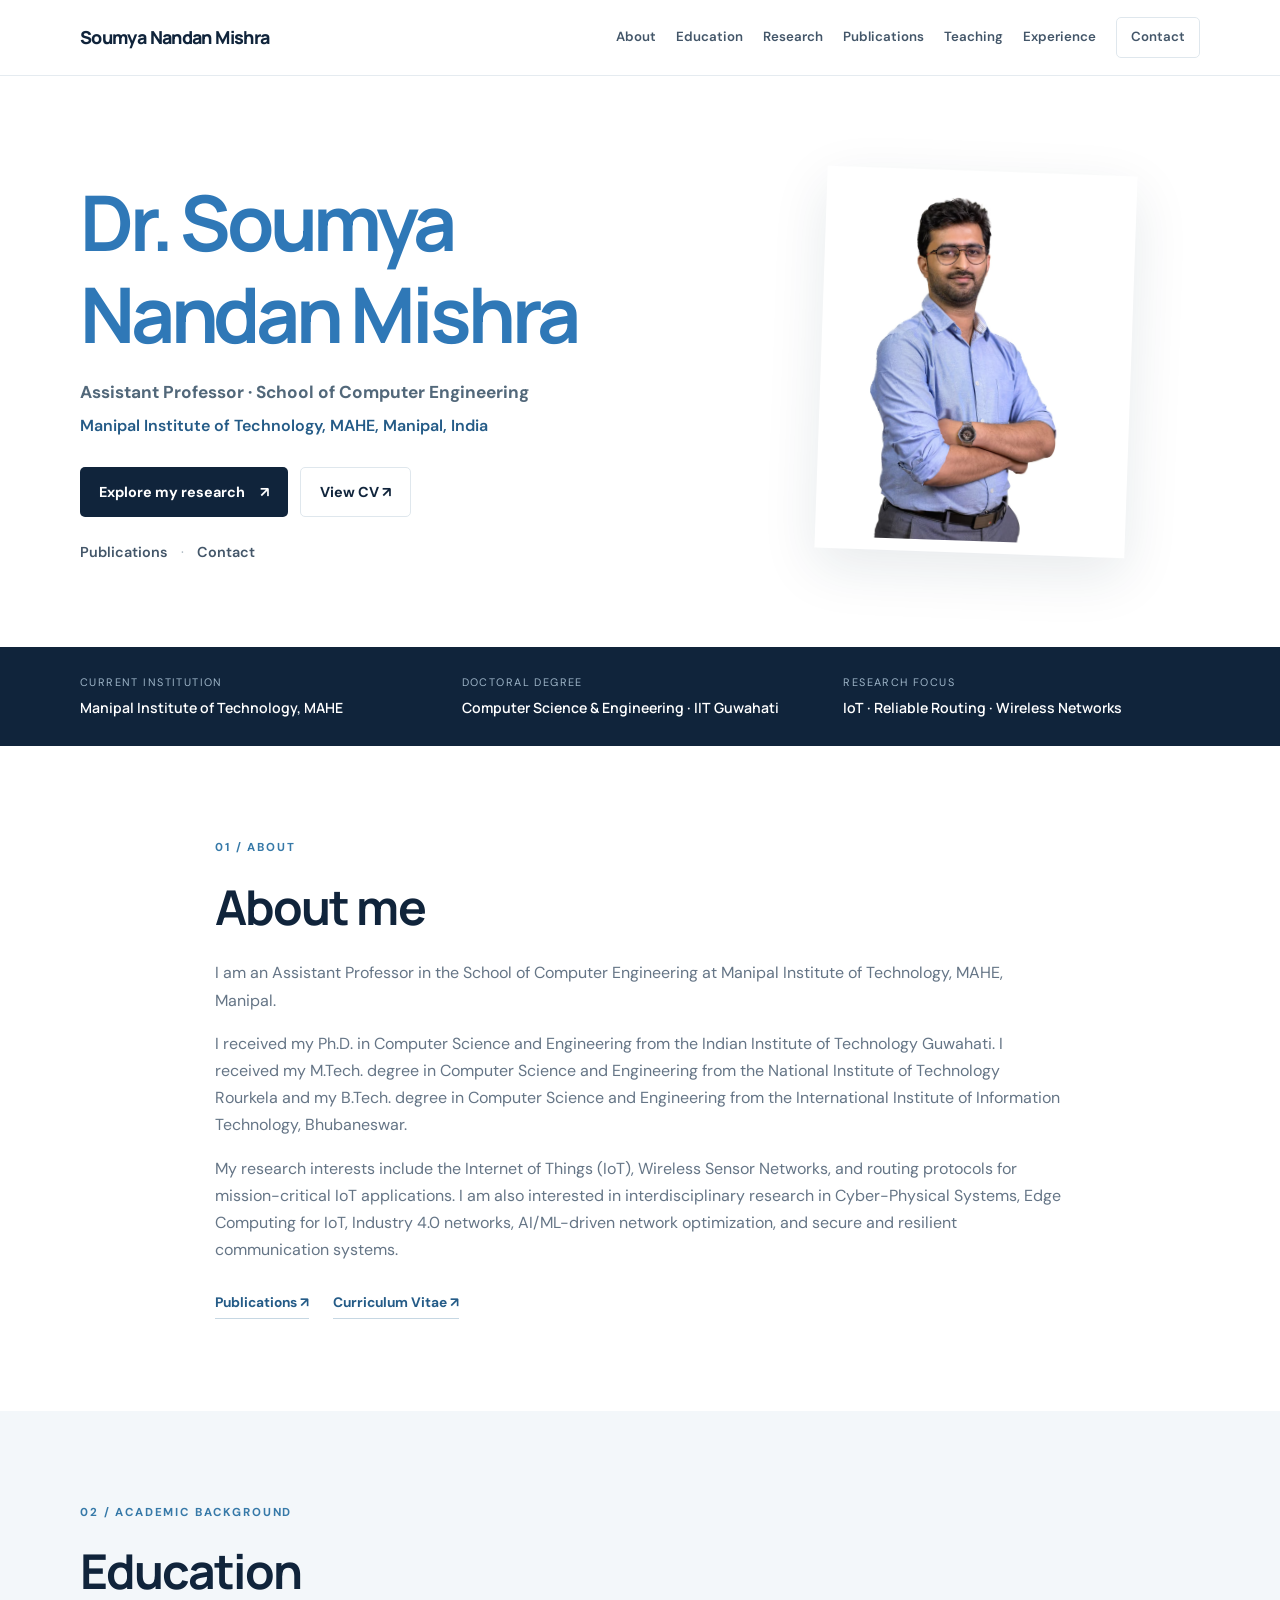
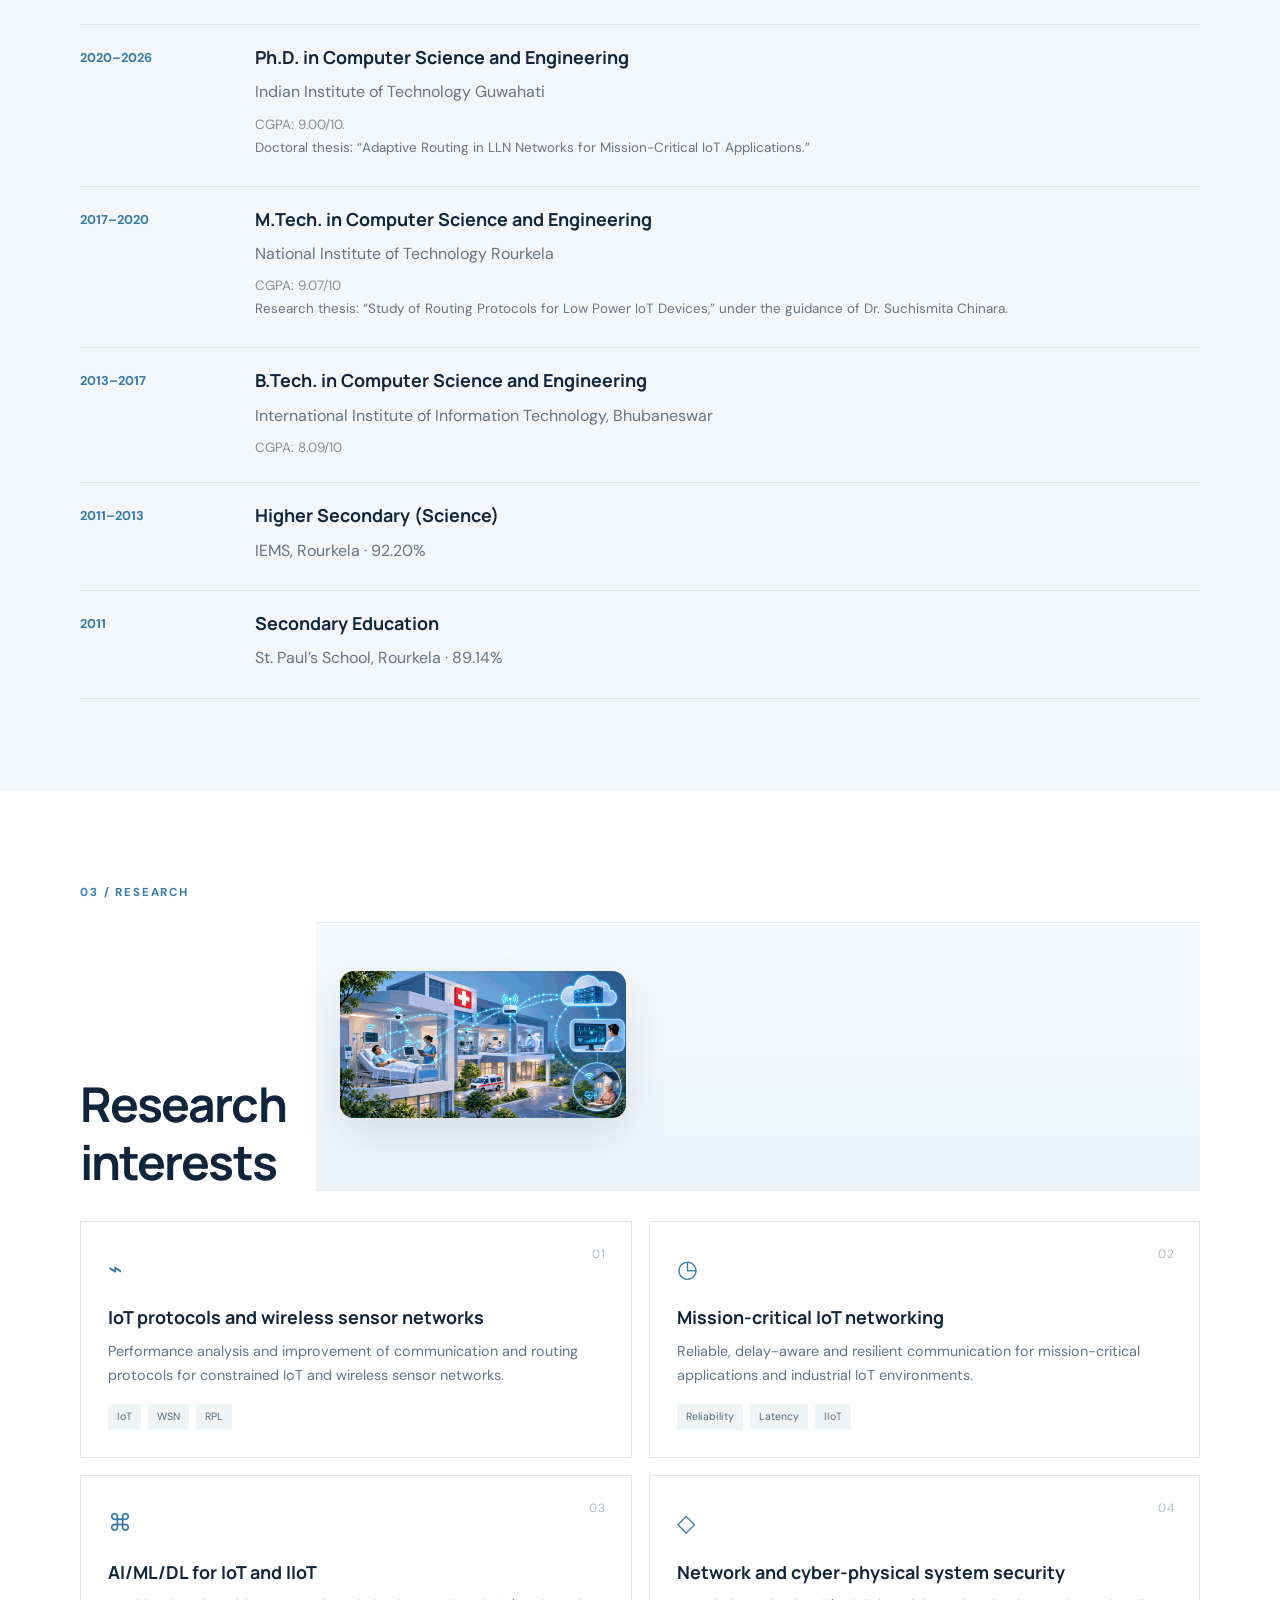
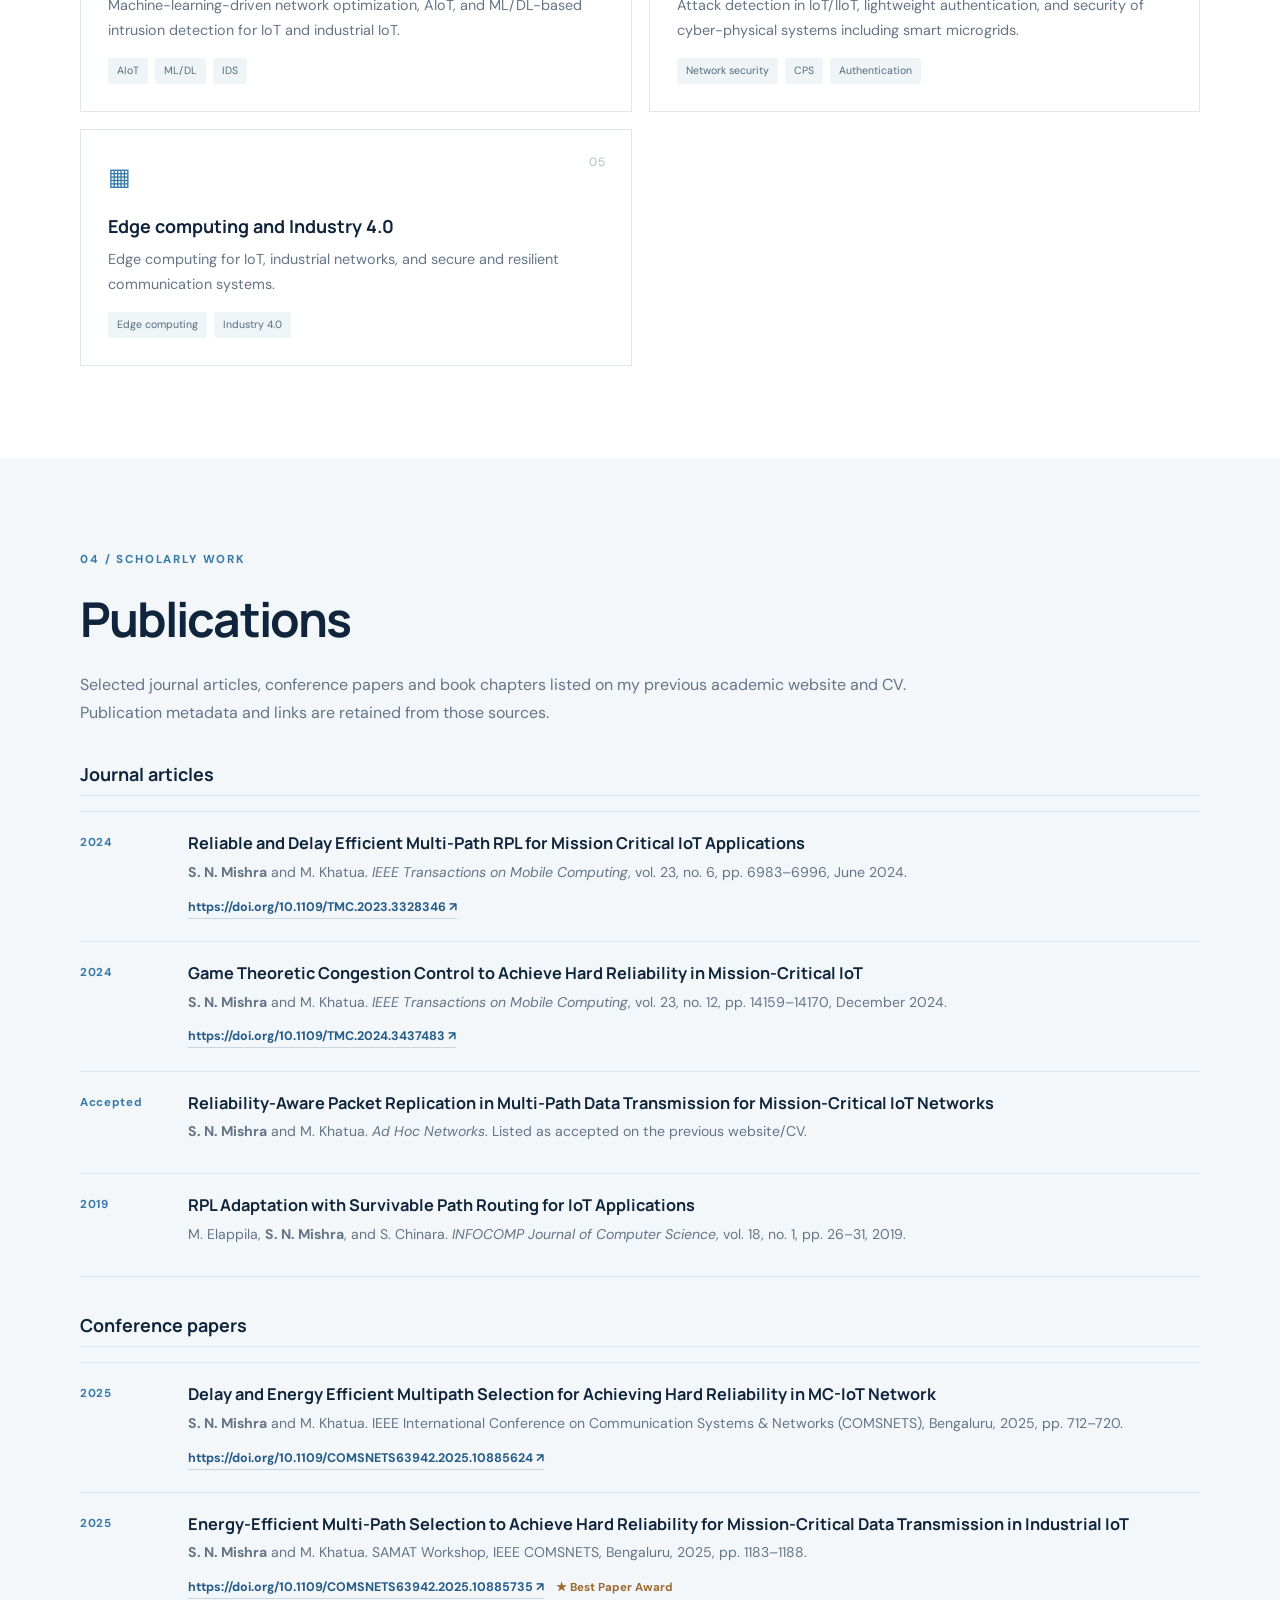
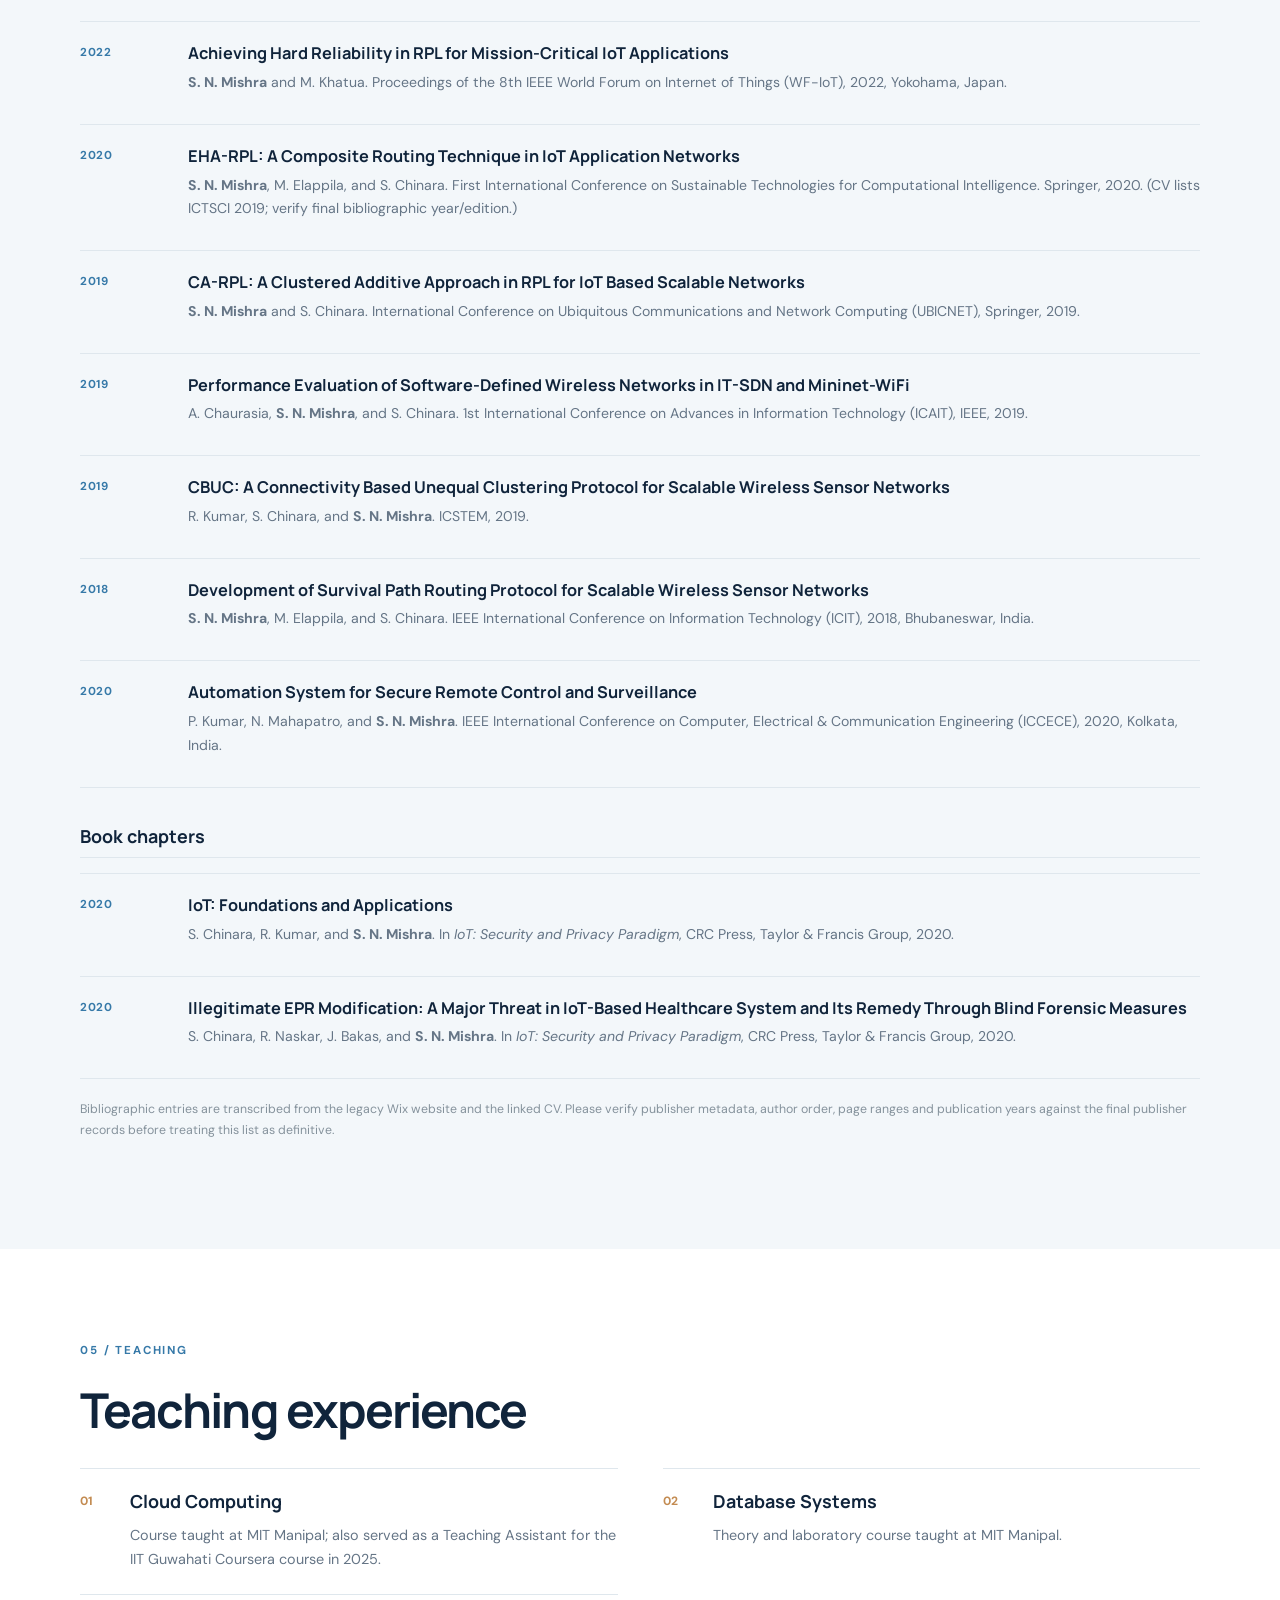
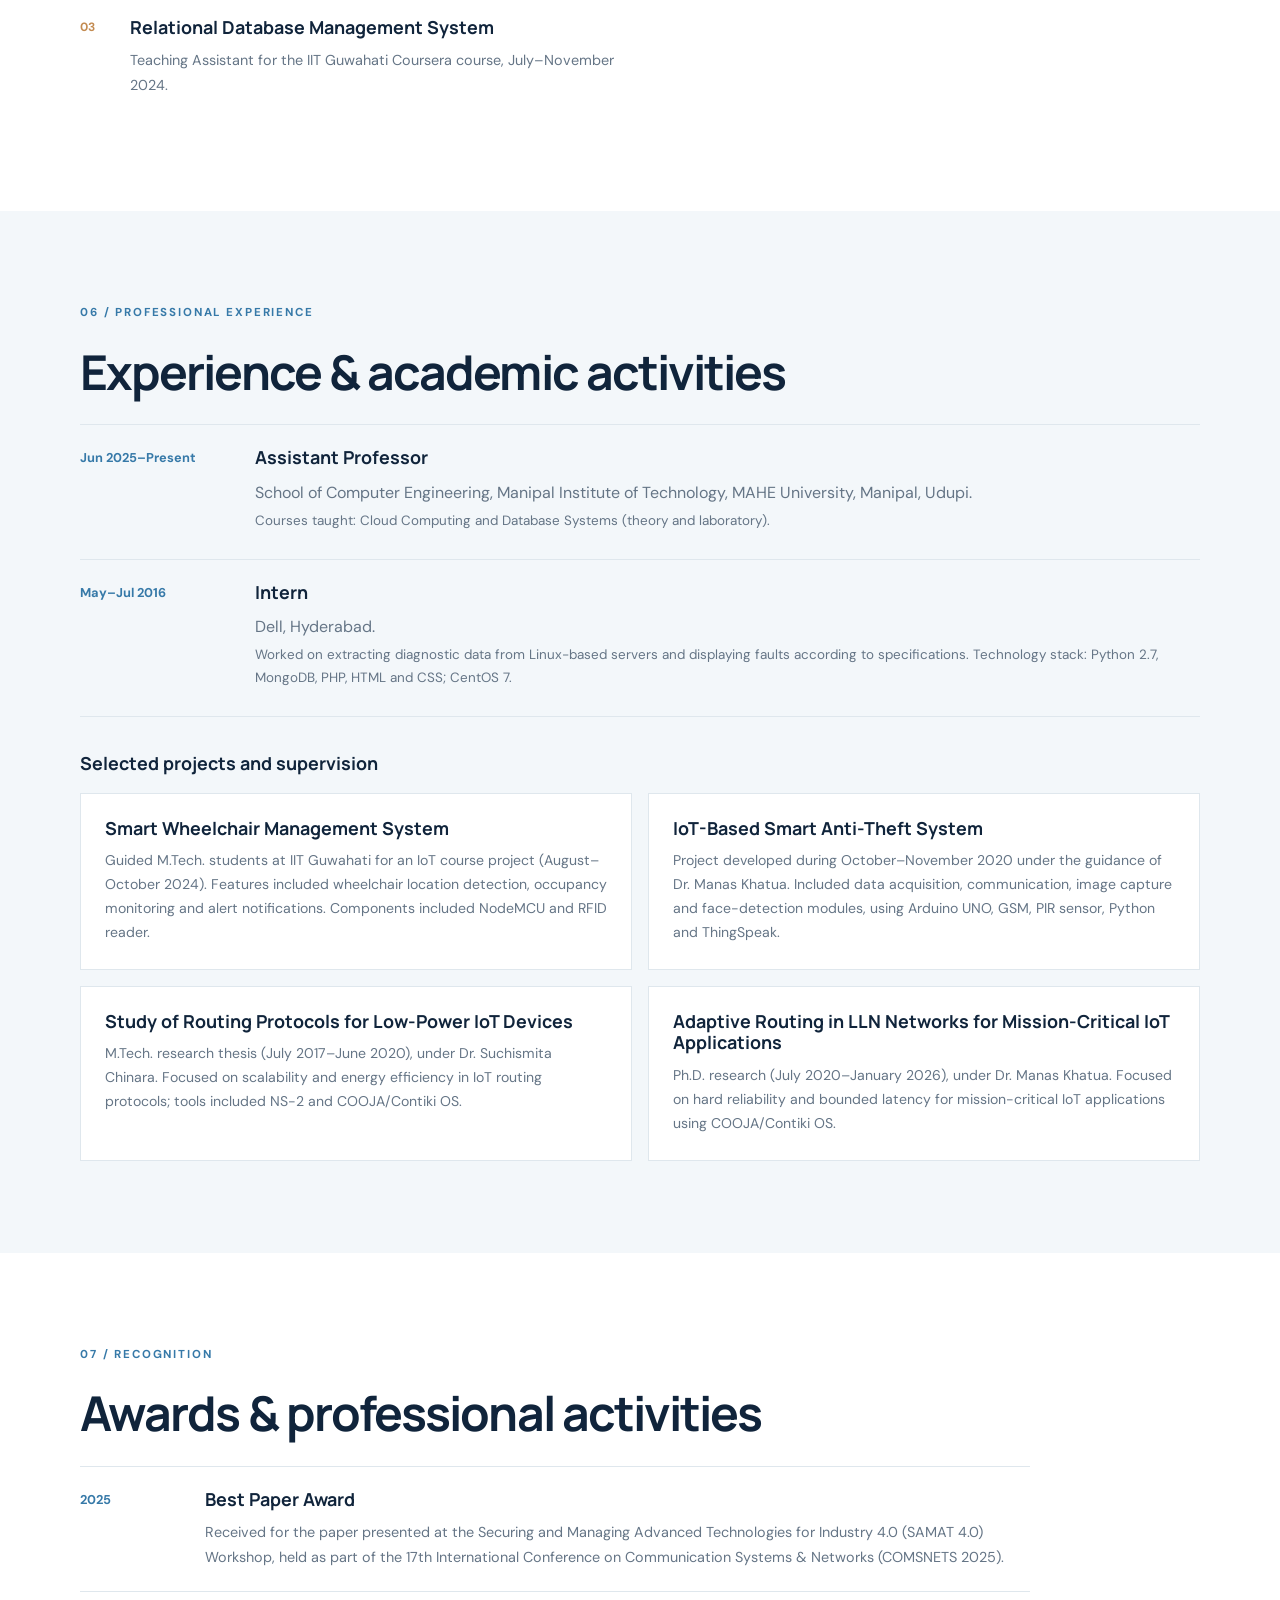
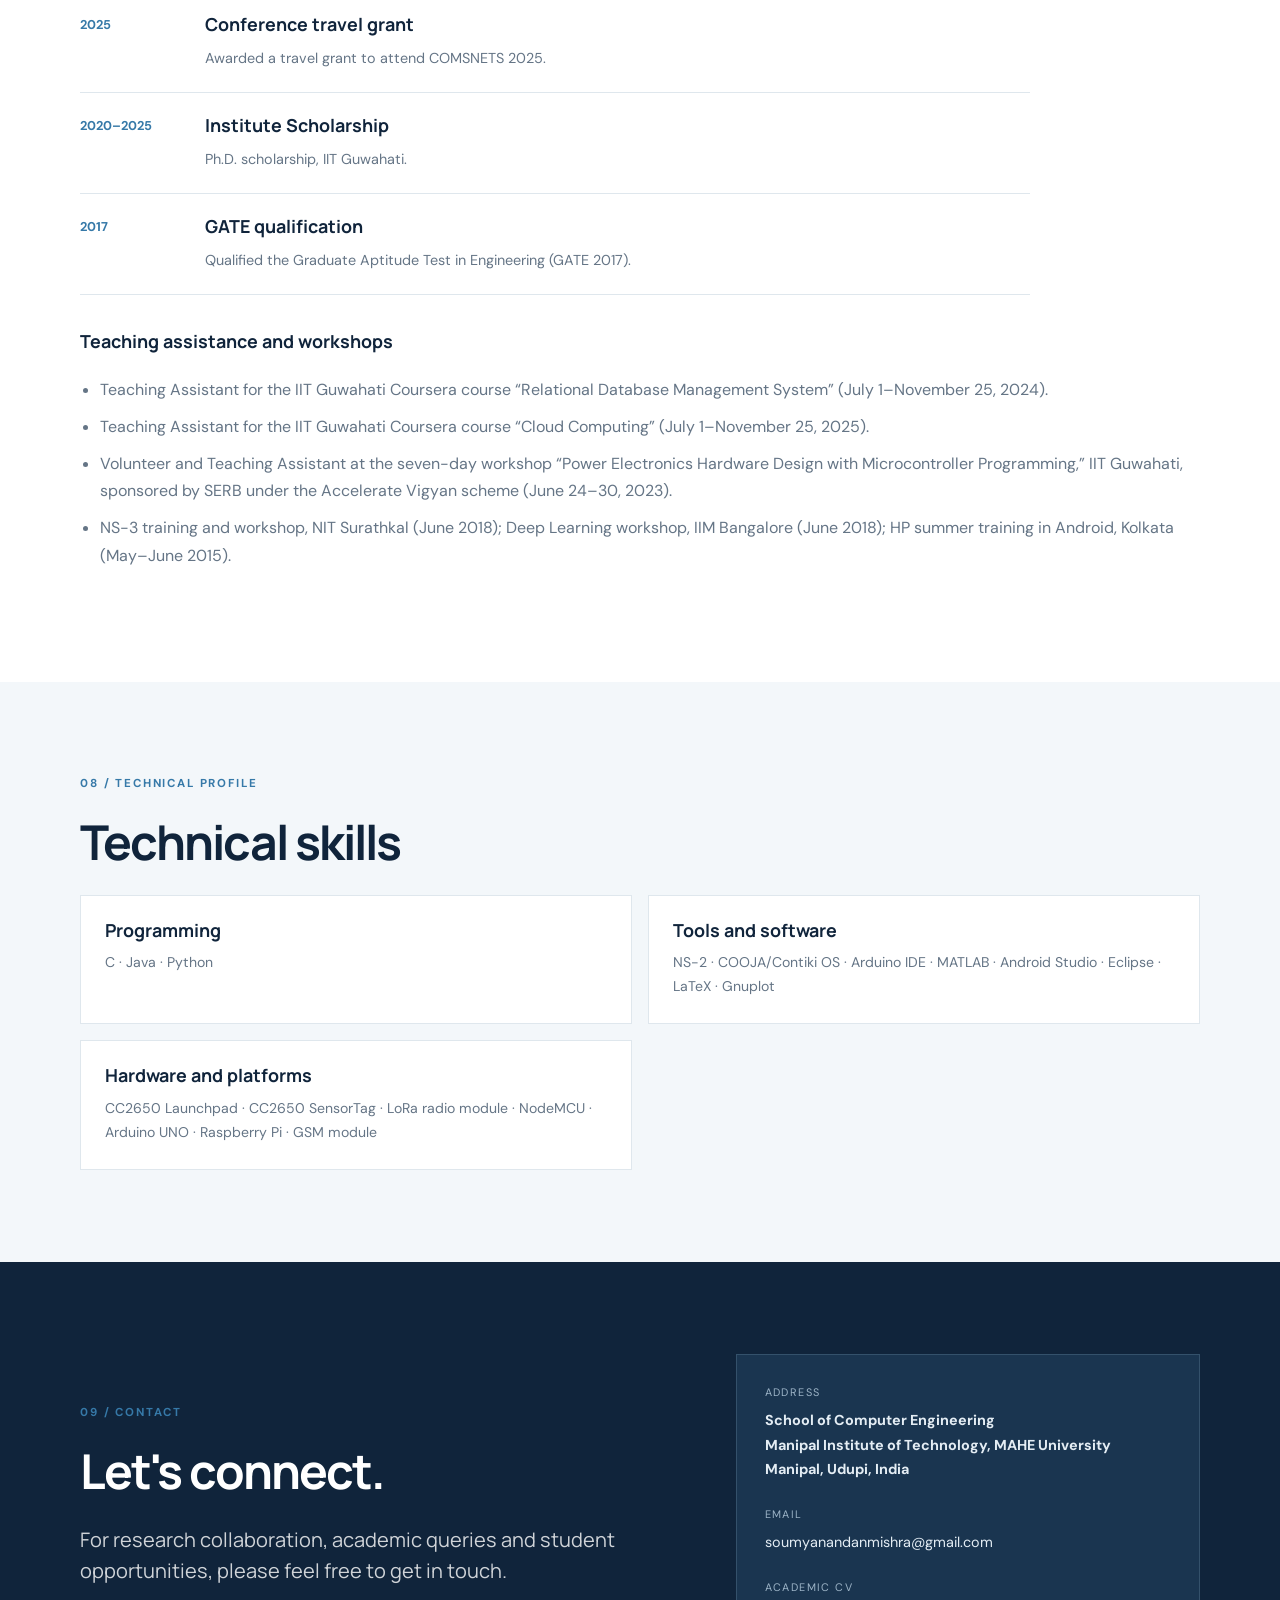
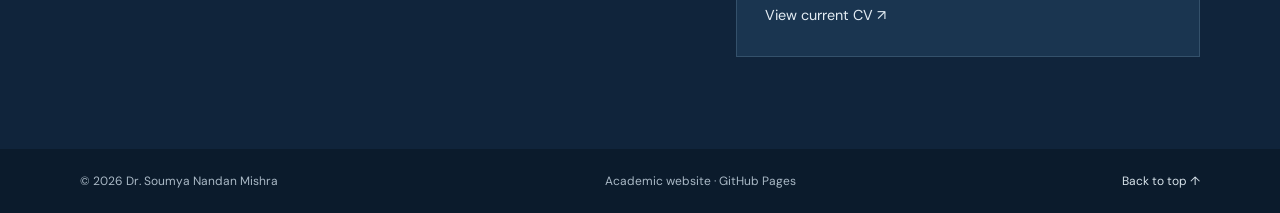
==== index.html @ c81cae7d "Update index.html" ====
<!DOCTYPE html>
<html lang="en">
<head>
<meta charset="UTF-8"><meta name="viewport" content="width=device-width, initial-scale=1">
<meta name="description" content="Academic website of Dr. Soumya Nandan Mishra, Assistant Professor at Manipal Institute of Technology, MAHE University. Research in IoT, reliable routing, mission-critical networks and wireless sensor networks.">
<meta name="author" content="Dr. Soumya Nandan Mishra">
<title>Dr. Soumya Nandan Mishra | Academic Website</title>
<link rel="preconnect" href="https://fonts.googleapis.com"><link rel="preconnect" href="https://fonts.gstatic.com" crossorigin>
<link href="https://fonts.googleapis.com/css2?family=DM+Sans:wght@400;500;600;700&family=Manrope:wght@400;500;600;700;800&display=swap" rel="stylesheet">
<link rel="stylesheet" href="assets/css/style.css"><link rel="icon" href="assets/images/favicon.svg" type="image/svg+xml">
</head>
<body>
<a class="skip-link" href="#main">Skip to content</a>
<header class="site-header"><div class="container nav-wrap">
<a class="brand" href="#home">Soumya Nandan Mishra</a>
<button class="menu-toggle" aria-label="Toggle navigation" aria-expanded="false"><span></span><span></span><span></span></button>
<nav class="nav" aria-label="Main navigation">
<a href="#about">About</a><a href="#education">Education</a><a href="#research">Research</a><a href="#publications">Publications</a><a href="#teaching">Teaching</a><a href="#experience">Experience</a><a href="#contact" class="nav-contact">Contact</a>
</nav></div></header>
<main id="main">
<section class="hero section" id="home"><div class="container hero-grid">
<div class="hero-copy">
<h1><span>Dr. Soumya Nandan Mishra</span></h1>
<p class="hero-role">Assistant Professor · School of Computer Engineering</p>
<p class="hero-institution">Manipal Institute of Technology, MAHE, Manipal, India</p>

<div class="hero-actions"><a class="button button-primary" href="#research">Explore my research <span>↗</span></a><a class="button button-ghost" href="https://6aae7db4-dd1a-4b07-933d-5524485bf740.filesusr.com/ugd/17b2e6_3d7c10d30a52445a918babf3d170c228.pdf?index=true" target="_blank" rel="noopener">View CV ↗</a></div>
<div class="hero-links"><a href="#publications">Publications</a><span>·</span><a href="#contact">Contact</a></div></div>
<div class="hero-visual">
    <div class="portrait-frame">
        <img src="assets/images/profile.jpg" alt="Dr. Soumya Nandan Mishra" class="portrait">
    </div>
</div>
</div></section>

<section class="quick-facts"><div class="container facts-grid">
<div><span class="fact-label">Current institution</span><strong>Manipal Institute of Technology, MAHE</strong></div>
<div><span class="fact-label">Doctoral degree</span><strong>Computer Science &amp; Engineering · IIT Guwahati</strong></div>
<div><span class="fact-label">Research focus</span><strong>IoT · Reliable Routing · Wireless Networks</strong></div>
</div></section>
<section class="section" id="about"><div class="container narrow"><p class="eyebrow">01 / ABOUT</p><h2>About me</h2>
<p>I am an Assistant Professor in the School of Computer Engineering at Manipal Institute of Technology, MAHE, Manipal. </p>
<p>I received my Ph.D. in Computer Science and Engineering from the Indian Institute of Technology Guwahati. I received my M.Tech. degree in Computer Science and Engineering from the National Institute of Technology Rourkela and my B.Tech. degree in Computer Science and Engineering from the International Institute of Information Technology, Bhubaneswar.</p>
<p>My research interests include the Internet of Things (IoT), Wireless Sensor Networks, and routing protocols for mission-critical IoT applications. I am also interested in interdisciplinary research in Cyber-Physical Systems, Edge Computing for IoT, Industry 4.0 networks, AI/ML-driven network optimization, and secure and resilient communication systems.</p>
<div class="profile-links"><a href="#publications">Publications <span>↗</span></a><a href="https://6aae7db4-dd1a-4b07-933d-5524485bf740.filesusr.com/ugd/17b2e6_3d7c10d30a52445a918babf3d170c228.pdf?index=true" target="_blank" rel="noopener">Curriculum Vitae <span>↗</span></a></div>
</div></section>
<section class="section section-tint" id="education"><div class="container"><p class="eyebrow">02 / ACADEMIC BACKGROUND</p><h2>Education</h2>
<div class="timeline">
<article><time>2020–2026</time><div><h3>Ph.D. in Computer Science and Engineering</h3><p>Indian Institute of Technology Guwahati</p><span>CGPA: 9.00/10.</span><p class="detail">Doctoral thesis: “Adaptive Routing in LLN Networks for Mission-Critical IoT Applications.”</p></div></article>
<article><time>2017–2020</time><div><h3>M.Tech. in Computer Science and Engineering</h3><p>National Institute of Technology Rourkela</p><span>CGPA: 9.07/10</span><p class="detail">Research thesis: “Study of Routing Protocols for Low Power IoT Devices,” under the guidance of Dr. Suchismita Chinara.</p></div></article>
<article><time>2013–2017</time><div><h3>B.Tech. in Computer Science and Engineering</h3><p>International Institute of Information Technology, Bhubaneswar</p><span>CGPA: 8.09/10</span></div></article>
<article><time>2011–2013</time><div><h3>Higher Secondary (Science)</h3><p>IEMS, Rourkela · 92.20%</p></div></article>
<article><time>2011</time><div><h3>Secondary Education</h3><p>St. Paul’s School, Rourkela · 89.14%</p></div></article>
</div></div></section>
<section class="section" id="research"><div class="container"><p class="eyebrow">03 / RESEARCH</p><div class="section-heading-row"><h2>Research interests</h2><section class="iot-visual-section" aria-label="Animated smart hospital healthcare network">
  <div class="container iot-visual-wrap">
    <img class="smart-hospital-visual" src="assets/images/smart-hospital-network.gif" alt="Animated smart hospital with connected patient monitoring devices, clinicians and remote healthcare data links" loading="lazy">
  </div>
</section></div>
<div class="research-grid">
<article class="research-card"><span class="card-number">01</span><div class="card-icon">⌁</div><h3>IoT protocols and wireless sensor networks</h3><p>Performance analysis and improvement of communication and routing protocols for constrained IoT and wireless sensor networks.</p><div class="tag-list"><span>IoT</span><span>WSN</span><span>RPL</span></div></article>
<article class="research-card"><span class="card-number">02</span><div class="card-icon">◷</div><h3>Mission-critical IoT networking</h3><p>Reliable, delay-aware and resilient communication for mission-critical applications and industrial IoT environments.</p><div class="tag-list"><span>Reliability</span><span>Latency</span><span>IIoT</span></div></article>
<article class="research-card"><span class="card-number">03</span><div class="card-icon">⌘</div><h3>AI/ML/DL for IoT and IIoT</h3><p>Machine-learning-driven network optimization, AIoT, and ML/DL-based intrusion detection for IoT and industrial IoT.</p><div class="tag-list"><span>AIoT</span><span>ML/DL</span><span>IDS</span></div></article>
<article class="research-card"><span class="card-number">04</span><div class="card-icon">◇</div><h3>Network and cyber-physical system security</h3><p>Attack detection in IoT/IIoT, lightweight authentication, and security of cyber-physical systems including smart microgrids.</p><div class="tag-list"><span>Network security</span><span>CPS</span><span>Authentication</span></div></article>
<article class="research-card"><span class="card-number">05</span><div class="card-icon">▦</div><h3>Edge computing and Industry 4.0</h3><p>Edge computing for IoT, industrial networks, and secure and resilient communication systems.</p><div class="tag-list"><span>Edge computing</span><span>Industry 4.0</span></div></article>
</div></div></section>
<section class="section section-tint" id="publications"><div class="container"><p class="eyebrow">04 / SCHOLARLY WORK</p><h2>Publications</h2><p class="section-intro">Selected journal articles, conference papers and book chapters listed on my previous academic website and CV. Publication metadata and links are retained from those sources.</p>
<h3 class="pub-heading">Journal articles</h3><div class="publication-list">
<article class="publication"><div class="pub-year">2024</div><div class="pub-content"><h3>Reliable and Delay Efficient Multi-Path RPL for Mission Critical IoT Applications</h3><p><strong>S. N. Mishra</strong> and M. Khatua. <em>IEEE Transactions on Mobile Computing</em>, vol. 23, no. 6, pp. 6983–6996, June 2024.</p><a class="doi" href="https://doi.org/10.1109/TMC.2023.3328346" target="_blank" rel="noopener">https://doi.org/10.1109/TMC.2023.3328346 ↗</a></div></article>
<article class="publication"><div class="pub-year">2024</div><div class="pub-content"><h3>Game Theoretic Congestion Control to Achieve Hard Reliability in Mission-Critical IoT</h3><p><strong>S. N. Mishra</strong> and M. Khatua. <em>IEEE Transactions on Mobile Computing</em>, vol. 23, no. 12, pp. 14159–14170, December 2024.</p><a class="doi" href="https://doi.org/10.1109/TMC.2024.3437483" target="_blank" rel="noopener">https://doi.org/10.1109/TMC.2024.3437483 ↗</a></div></article>
<article class="publication"><div class="pub-year">Accepted</div><div class="pub-content"><h3>Reliability-Aware Packet Replication in Multi-Path Data Transmission for Mission-Critical IoT Networks</h3><p><strong>S. N. Mishra</strong> and M. Khatua. <em>Ad Hoc Networks</em>. Listed as accepted on the previous website/CV.</p></div></article>
<article class="publication"><div class="pub-year">2019</div><div class="pub-content"><h3>RPL Adaptation with Survivable Path Routing for IoT Applications</h3><p>M. Elappila, <strong>S. N. Mishra</strong>, and S. Chinara. <em>INFOCOMP Journal of Computer Science</em>, vol. 18, no. 1, pp. 26–31, 2019.</p></div></article>
</div>
<h3 class="pub-heading">Conference papers</h3><div class="publication-list">
<article class="publication"><div class="pub-year">2025</div><div class="pub-content"><h3>Delay and Energy Efficient Multipath Selection for Achieving Hard Reliability in MC-IoT Network</h3><p><strong>S. N. Mishra</strong> and M. Khatua. IEEE International Conference on Communication Systems &amp; Networks (COMSNETS), Bengaluru, 2025, pp. 712–720.</p><a class="doi" href="https://doi.org/10.1109/COMSNETS63942.2025.10885624" target="_blank" rel="noopener">https://doi.org/10.1109/COMSNETS63942.2025.10885624 ↗</a></div></article>
<article class="publication award"><div class="pub-year">2025</div><div class="pub-content"><h3>Energy-Efficient Multi-Path Selection to Achieve Hard Reliability for Mission-Critical Data Transmission in Industrial IoT</h3><p><strong>S. N. Mishra</strong> and M. Khatua. SAMAT Workshop, IEEE COMSNETS, Bengaluru, 2025, pp. 1183–1188.</p><a class="doi" href="https://doi.org/10.1109/COMSNETS63942.2025.10885735" target="_blank" rel="noopener">https://doi.org/10.1109/COMSNETS63942.2025.10885735 ↗</a><span class="award-label">★ Best Paper Award</span></div></article>
<article class="publication"><div class="pub-year">2022</div><div class="pub-content"><h3>Achieving Hard Reliability in RPL for Mission-Critical IoT Applications</h3><p><strong>S. N. Mishra</strong> and M. Khatua. Proceedings of the 8th IEEE World Forum on Internet of Things (WF-IoT), 2022, Yokohama, Japan.</p></div></article>
<article class="publication"><div class="pub-year">2020</div><div class="pub-content"><h3>EHA-RPL: A Composite Routing Technique in IoT Application Networks</h3><p><strong>S. N. Mishra</strong>, M. Elappila, and S. Chinara. First International Conference on Sustainable Technologies for Computational Intelligence. Springer, 2020. (CV lists ICTSCI 2019; verify final bibliographic year/edition.)</p></div></article>
<article class="publication"><div class="pub-year">2019</div><div class="pub-content"><h3>CA-RPL: A Clustered Additive Approach in RPL for IoT Based Scalable Networks</h3><p><strong>S. N. Mishra</strong> and S. Chinara. International Conference on Ubiquitous Communications and Network Computing (UBICNET), Springer, 2019.</p></div></article>
<article class="publication"><div class="pub-year">2019</div><div class="pub-content"><h3>Performance Evaluation of Software-Defined Wireless Networks in IT-SDN and Mininet-WiFi</h3><p>A. Chaurasia, <strong>S. N. Mishra</strong>, and S. Chinara. 1st International Conference on Advances in Information Technology (ICAIT), IEEE, 2019.</p></div></article>
<article class="publication"><div class="pub-year">2019</div><div class="pub-content"><h3>CBUC: A Connectivity Based Unequal Clustering Protocol for Scalable Wireless Sensor Networks</h3><p>R. Kumar, S. Chinara, and <strong>S. N. Mishra</strong>. ICSTEM, 2019.</p></div></article>
<article class="publication"><div class="pub-year">2018</div><div class="pub-content"><h3>Development of Survival Path Routing Protocol for Scalable Wireless Sensor Networks</h3><p><strong>S. N. Mishra</strong>, M. Elappila, and S. Chinara. IEEE International Conference on Information Technology (ICIT), 2018, Bhubaneswar, India.</p></div></article>
<article class="publication"><div class="pub-year">2020</div><div class="pub-content"><h3>Automation System for Secure Remote Control and Surveillance</h3><p>P. Kumar, N. Mahapatro, and <strong>S. N. Mishra</strong>. IEEE International Conference on Computer, Electrical &amp; Communication Engineering (ICCECE), 2020, Kolkata, India.</p></div></article>
</div>
<h3 class="pub-heading">Book chapters</h3><div class="publication-list">
<article class="publication"><div class="pub-year">2020</div><div class="pub-content"><h3>IoT: Foundations and Applications</h3><p>S. Chinara, R. Kumar, and <strong>S. N. Mishra</strong>. In <em>IoT: Security and Privacy Paradigm</em>, CRC Press, Taylor &amp; Francis Group, 2020.</p></div></article>
<article class="publication"><div class="pub-year">2020</div><div class="pub-content"><h3>Illegitimate EPR Modification: A Major Threat in IoT-Based Healthcare System and Its Remedy Through Blind Forensic Measures</h3><p>S. Chinara, R. Naskar, J. Bakas, and <strong>S. N. Mishra</strong>. In <em>IoT: Security and Privacy Paradigm</em>, CRC Press, Taylor &amp; Francis Group, 2020.</p></div></article>
</div>
<p class="small-note">Bibliographic entries are transcribed from the legacy Wix website and the linked CV. Please verify publisher metadata, author order, page ranges and publication years against the final publisher records before treating this list as definitive.</p>
</div></section>
<section class="section" id="teaching"><div class="container"><p class="eyebrow">05 / TEACHING</p><h2>Teaching experience</h2>
<div class="teaching-grid">
<div class="teaching-item"><span>01</span><div><h3>Cloud Computing</h3><p>Course taught at MIT Manipal; also served as a Teaching Assistant for the IIT Guwahati Coursera course in 2025.</p></div></div>
<div class="teaching-item"><span>02</span><div><h3>Database Systems</h3><p>Theory and laboratory course taught at MIT Manipal.</p></div></div>
<div class="teaching-item"><span>03</span><div><h3>Relational Database Management System</h3><p>Teaching Assistant for the IIT Guwahati Coursera course, July–November 2024.</p></div></div>
</div></div></section>
<section class="section section-tint" id="experience"><div class="container"><p class="eyebrow">06 / PROFESSIONAL EXPERIENCE</p><h2>Experience &amp; academic activities</h2>
<div class="timeline">
<article><time>Jun 2025–Present</time><div><h3>Assistant Professor</h3><p>School of Computer Engineering, Manipal Institute of Technology, MAHE University, Manipal, Udupi.</p><p class="detail">Courses taught: Cloud Computing and Database Systems (theory and laboratory).</p></div></article>
<article><time>May–Jul 2016</time><div><h3>Intern</h3><p>Dell, Hyderabad.</p><p class="detail">Worked on extracting diagnostic data from Linux-based servers and displaying faults according to specifications. Technology stack: Python 2.7, MongoDB, PHP, HTML and CSS; CentOS 7.</p></div></article>
</div>
<h3 class="subheading">Selected projects and supervision</h3>
<div class="project-grid">
<article><h3>Smart Wheelchair Management System</h3><p>Guided M.Tech. students at IIT Guwahati for an IoT course project (August–October 2024). Features included wheelchair location detection, occupancy monitoring and alert notifications. Components included NodeMCU and RFID reader.</p></article>
<article><h3>IoT-Based Smart Anti-Theft System</h3><p>Project developed during October–November 2020 under the guidance of Dr. Manas Khatua. Included data acquisition, communication, image capture and face-detection modules, using Arduino UNO, GSM, PIR sensor, Python and ThingSpeak.</p></article>
<article><h3>Study of Routing Protocols for Low-Power IoT Devices</h3><p>M.Tech. research thesis (July 2017–June 2020), under Dr. Suchismita Chinara. Focused on scalability and energy efficiency in IoT routing protocols; tools included NS-2 and COOJA/Contiki OS.</p></article>
<article><h3>Adaptive Routing in LLN Networks for Mission-Critical IoT Applications</h3><p>Ph.D. research (July 2020–January 2026), under Dr. Manas Khatua. Focused on hard reliability and bounded latency for mission-critical IoT applications using COOJA/Contiki OS.</p></article>
</div>
</div></section>
<section class="section" id="awards"><div class="container"><p class="eyebrow">07 / RECOGNITION</p><h2>Awards &amp; professional activities</h2>
<div class="news-list">
<article><time>2025</time><div><h3>Best Paper Award</h3><p>Received for the paper presented at the Securing and Managing Advanced Technologies for Industry 4.0 (SAMAT 4.0) Workshop, held as part of the 17th International Conference on Communication Systems &amp; Networks (COMSNETS 2025).</p></div></article>
<article><time>2025</time><div><h3>Conference travel grant</h3><p>Awarded a travel grant to attend COMSNETS 2025.</p></div></article>
<article><time>2020–2025</time><div><h3>Institute Scholarship</h3><p>Ph.D. scholarship, IIT Guwahati.</p></div></article>
<article><time>2017</time><div><h3>GATE qualification</h3><p>Qualified the Graduate Aptitude Test in Engineering (GATE 2017).</p></div></article>
</div>
<h3 class="subheading">Teaching assistance and workshops</h3>
<ul class="plain-list"><li>Teaching Assistant for the IIT Guwahati Coursera course “Relational Database Management System” (July 1–November 25, 2024).</li><li>Teaching Assistant for the IIT Guwahati Coursera course “Cloud Computing” (July 1–November 25, 2025).</li><li>Volunteer and Teaching Assistant at the seven-day workshop “Power Electronics Hardware Design with Microcontroller Programming,” IIT Guwahati, sponsored by SERB under the Accelerate Vigyan scheme (June 24–30, 2023).</li><li>NS-3 training and workshop, NIT Surathkal (June 2018); Deep Learning workshop, IIM Bangalore (June 2018); HP summer training in Android, Kolkata (May–June 2015).</li></ul>
</div></section>
<section class="section section-tint" id="skills"><div class="container"><p class="eyebrow">08 / TECHNICAL PROFILE</p><h2>Technical skills</h2>
<div class="skills-grid"><div><h3>Programming</h3><p>C · Java · Python</p></div><div><h3>Tools and software</h3><p>NS-2 · COOJA/Contiki OS · Arduino IDE · MATLAB · Android Studio · Eclipse · LaTeX · Gnuplot</p></div><div><h3>Hardware and platforms</h3><p>CC2650 Launchpad · CC2650 SensorTag · LoRa radio module · NodeMCU · Arduino UNO · Raspberry Pi · GSM module</p></div></div>
</div></section>
<section class="section contact-section" id="contact"><div class="container contact-grid"><div><p class="eyebrow">09 / CONTACT</p><h2>Let's connect.</h2><p class="lead">For research collaboration, academic queries and student opportunities, please feel free to get in touch.</p></div>
<div class="contact-card"><div><span class="contact-label">Address</span><strong>School of Computer Engineering<br>Manipal Institute of Technology, MAHE University<br>Manipal, Udupi, India</strong></div><div><span class="contact-label">Email</span><a href="mailto:soumyanandanmishra@gmail.com">soumyanandanmishra@gmail.com</a></div><div><span class="contact-label">Academic CV</span><a href="https://6aae7db4-dd1a-4b07-933d-5524485bf740.filesusr.com/ugd/17b2e6_3d7c10d30a52445a918babf3d170c228.pdf?index=true" target="_blank" rel="noopener">View current CV ↗</a></div></div></div></section>
</main>
<footer class="site-footer"><div class="container footer-inner"><span>© <span id="year"></span> Dr. Soumya Nandan Mishra</span><span>Academic website · GitHub Pages</span><a href="#home">Back to top ↑</a></div></footer>
<script src="assets/js/main.js"></script>
</body></html>
---- assets/css/style.css ----
:root{--navy:#10243b;--blue:#245b87;--blue2:#3679a8;--ink:#263747;--muted:#657586;--line:#dfe7ed;--pale:#f3f7fa;--white:#fff;--accent:#c38b51;--shadow:0 18px 55px rgba(22,49,72,.10)}
*{box-sizing:border-box}html{scroll-behavior:smooth;scroll-padding-top:88px}body{margin:0;color:var(--ink);font-family:"DM Sans",sans-serif;line-height:1.7;background:#fff}h1,h2,h3,.brand{font-family:Manrope,sans-serif;line-height:1.2;color:var(--navy)}h1{font-size:clamp(2.8rem,6vw,5rem);letter-spacing:-.055em;margin:18px 0}h1 span{display:block;color:#2f78b7 !important}h2{font-size:clamp(2rem,4vw,3rem);letter-spacing:-.04em;margin:12px 0 24px}h3{font-size:1.12rem;margin:0 0 10px}p{margin:0 0 16px}.container{width:min(1120px,calc(100% - 48px));margin:auto}.narrow{max-width:850px}.section{padding:92px 0}.section-tint{background:var(--pale)}.site-header{height:76px;position:sticky;top:0;z-index:20;background:rgba(255,255,255,.94);backdrop-filter:blur(12px);border-bottom:1px solid rgba(223,231,237,.8)}.nav-wrap{height:100%;display:flex;align-items:center;justify-content:space-between}.brand{text-decoration:none;font-weight:800;font-size:1.5rem;letter-spacing:-.08em}.brand span{color:var(--accent)}.nav{display:flex;gap:20px;align-items:center}.nav a{font-size:.83rem;color:#435669;text-decoration:none;font-weight:600}.nav a:hover{color:var(--blue2)}.nav .nav-contact{padding:8px 14px;border:1px solid var(--line);border-radius:5px}.menu-toggle{display:none;background:none;border:0}.hero{padding:82px 0;overflow:hidden}.hero-grid{display:grid;grid-template-columns:1.15fr .85fr;gap:65px;align-items:center}.eyebrow{font-size:.72rem;font-weight:700;letter-spacing:.16em;color:var(--blue2);display:flex;align-items:center;gap:10px;margin:0 0 20px}.eyebrow-line{width:28px;height:1px;background:var(--accent)}.hero-role{font-size:1.08rem;font-weight:700;color:#52687a;margin:0 0 4px}.hero-institution{color:var(--blue);font-weight:600}.hero-intro{max-width:600px;font-size:1.06rem;color:var(--muted);line-height:1.85}.hero-actions{display:flex;gap:12px;margin:28px 0 23px;flex-wrap:wrap}.button{display:inline-flex;align-items:center;gap:15px;text-decoration:none;padding:12px 19px;border-radius:5px;font-size:.9rem;font-weight:700}.button-primary{background:var(--navy);color:#fff}.button-primary:hover{background:var(--blue)}.button-ghost{border:1px solid var(--line);color:var(--navy)}.hero-links{display:flex;gap:13px;color:#a4b0ba;font-size:.9rem}.hero-links a{color:#435669;text-decoration:none;font-weight:600}.hero-visual{position:relative;min-height:405px;display:flex;align-items:center;justify-content:center}.portrait-frame{width:min(310px,78%);position:relative;z-index:2;padding:12px;background:#fff;box-shadow:var(--shadow);transform:rotate(2deg)}.portrait{display:block;width:100%;aspect-ratio:4/5;object-fit:cover;object-position:center 18%;background:#fff}.portrait-caption{font-size:.7rem;letter-spacing:.05em;color:var(--muted);padding:12px 3px 3px}.status-dot{display:inline-block;width:7px;height:7px;border-radius:50%;background:#4a9a76;margin-right:7px}.visual-note{position:absolute;z-index:3;bottom:20px;right:0;background:var(--navy);color:white;padding:17px 20px;box-shadow:var(--shadow);font-family:Manrope,sans-serif;font-weight:600;font-size:.85rem;line-height:1.5}.note-mark{font-family:Georgia,serif;font-size:2.8rem;color:#d4a36d;vertical-align:middle;margin-right:8px}.hero-orbit{position:absolute;border:1px solid #d7e3eb;border-radius:50%;z-index:1}.orbit-one{width:390px;height:390px}.orbit-two{width:460px;height:460px;border-style:dashed;opacity:.7}.quick-facts{background:var(--navy);color:white;padding:26px 0}.facts-grid{display:grid;grid-template-columns:repeat(3,1fr);gap:25px}.facts-grid>div{display:flex;flex-direction:column;gap:5px}.fact-label,.contact-label{font-size:.68rem;text-transform:uppercase;letter-spacing:.13em;color:#9db4c7}.facts-grid strong{font-family:Manrope,sans-serif;font-size:.88rem;font-weight:600;color:#fff}.lead{font-family:Manrope,sans-serif;font-size:1.25rem;line-height:1.55;color:var(--navy);max-width:780px;margin-bottom:22px}.narrow>p:not(.eyebrow):not(.lead){color:var(--muted)}.profile-links{display:flex;gap:24px;flex-wrap:wrap;margin-top:28px}.profile-links a,.doi{color:var(--blue);font-size:.86rem;text-decoration:none;font-weight:700;border-bottom:1px solid #c6d7e3;padding-bottom:3px}.section-heading-row{display:flex;justify-content:space-between;align-items:end;gap:30px;margin-bottom:30px}.section-heading-row h2{margin-bottom:0}.section-heading-row>p{max-width:400px;color:var(--muted);font-size:.95rem}.research-grid{display:grid;grid-template-columns:repeat(2,1fr);gap:17px}.research-card{position:relative;background:white;padding:27px;border:1px solid var(--line);min-height:235px;transition:.2s}.research-card:hover{transform:translateY(-3px);box-shadow:var(--shadow)}.card-number{position:absolute;right:24px;top:22px;color:#aebbc5;font-size:.75rem;letter-spacing:.1em}.card-icon{font-size:1.5rem;color:var(--blue2);margin-bottom:18px}.research-card p{color:var(--muted);font-size:.9rem}.tag-list{display:flex;gap:7px;flex-wrap:wrap;margin-top:16px}.tag-list span{font-size:.66rem;padding:4px 9px;background:#eff4f7;color:#526b7d;border-radius:3px}.section-intro{color:var(--muted);max-width:850px}.pub-heading{margin:38px 0 15px;padding-bottom:10px;border-bottom:1px solid var(--line)}.publication-list{border-top:1px solid var(--line)}.publication{display:grid;grid-template-columns:85px 1fr;gap:23px;padding:22px 0;border-bottom:1px solid var(--line);align-items:start}.pub-year{font-size:.72rem;font-weight:700;letter-spacing:.06em;color:var(--blue2);line-height:1.5}.pub-content h3{margin-bottom:7px;font-size:1.02rem}.pub-content p{color:var(--muted);font-size:.88rem;margin-bottom:7px}.doi{font-size:.78rem;overflow-wrap:anywhere}.award-label{display:inline-block;margin-left:12px;color:#9a692e;font-size:.72rem;font-weight:700}.small-note{font-size:.77rem;color:#85929c;margin-top:20px}.timeline{border-top:1px solid var(--line)}.timeline article{display:grid;grid-template-columns:150px 1fr;gap:25px;padding:22px 0;border-bottom:1px solid var(--line)}.timeline time{font-size:.8rem;font-weight:700;color:var(--blue2)}.timeline p{color:var(--muted);margin:0 0 4px}.timeline span,.detail{font-size:.84rem;color:#82909b}.teaching-grid{display:grid;grid-template-columns:repeat(2,1fr);gap:0 45px;margin-top:30px}.teaching-item{display:grid;grid-template-columns:35px 1fr;gap:15px;padding:22px 0;border-top:1px solid var(--line)}.teaching-item>span{font-size:.75rem;color:var(--accent);font-weight:700}.teaching-item p{font-size:.9rem;color:var(--muted);margin:0}.subheading{margin:36px 0 18px}.project-grid,.skills-grid{display:grid;grid-template-columns:repeat(2,1fr);gap:16px}.project-grid article,.skills-grid>div{padding:24px;background:#fff;border:1px solid var(--line)}.project-grid p,.skills-grid p{color:var(--muted);font-size:.88rem;margin:0}.news-list{border-top:1px solid var(--line);max-width:950px}.news-list article{display:grid;grid-template-columns:100px 1fr;gap:25px;padding:22px 0;border-bottom:1px solid var(--line)}.news-list time{font-size:.8rem;font-weight:700;color:var(--blue2)}.news-list p{font-size:.9rem;color:var(--muted);margin:0}.plain-list{color:var(--muted);padding-left:20px}.plain-list li{padding:5px 0}.contact-section{background:var(--navy);color:white}.contact-section h2,.contact-section .lead{color:white}.contact-section .lead{opacity:.8}.contact-grid{display:grid;grid-template-columns:1fr .8fr;gap:75px;align-items:center}.contact-card{background:#1a3550;border:1px solid #34516b;padding:28px;display:grid;gap:23px}.contact-card>div{display:flex;flex-direction:column;gap:7px}.contact-card strong,.contact-card a{font-size:.9rem;color:#e4edf4;text-decoration:none}.site-footer{background:#0b1b2c;color:#aab9c6;padding:22px 0;font-size:.75rem}.footer-inner{display:flex;justify-content:space-between;gap:20px;align-items:center}.footer-inner a{color:#d7e2ea;text-decoration:none}.skip-link{position:absolute;left:-999px;top:10px;background:white;padding:10px;z-index:99}.skip-link:focus{left:10px}
@media(max-width:900px){.nav{gap:12px}.nav a{font-size:.76rem}.hero-grid{gap:35px}.section{padding:75px 0}}
@media(max-width:720px){.container{width:min(100% - 36px,1120px)}.menu-toggle{display:flex;flex-direction:column;gap:5px;padding:8px}.menu-toggle span{width:23px;height:2px;background:var(--navy)}.nav{display:none;position:absolute;top:76px;left:0;right:0;background:white;padding:20px 24px 25px;border-bottom:1px solid var(--line);flex-direction:column;align-items:stretch;gap:14px}.nav.open{display:flex}.nav .nav-contact{text-align:center}.hero-grid,.contact-grid{grid-template-columns:1fr}.hero-visual{min-height:350px}.facts-grid{grid-template-columns:1fr;gap:15px}.section-heading-row{display:block}.section-heading-row>p{margin-top:12px}.research-grid,.teaching-grid,.project-grid,.skills-grid{grid-template-columns:1fr}.timeline article{grid-template-columns:100px 1fr;gap:15px}.publication{grid-template-columns:65px 1fr;gap:14px}.news-list article{grid-template-columns:60px 1fr;gap:15px}.footer-inner{flex-direction:column;align-items:flex-start;gap:7px}.orbit-one{width:320px;height:320px}.orbit-two{width:370px;height:370px}}

/* Updated personal branding and animated IoT network illustration */
.brand{font-size:1.12rem;letter-spacing:-.035em;color:var(--navy);white-space:nowrap}
.brand span{display:none}
.visual-note{display:none!important}
.iot-visual-section{padding:48px 0 72px;background:linear-gradient(180deg,#f7fafc 0%,#eef4f8 100%);border-top:1px solid #e6edf2;border-bottom:1px solid #e6edf2}
.iot-visual-wrap{display:grid;grid-template-columns:.72fr 1.28fr;gap:42px;align-items:center}
.iot-visual-copy h2{font-size:clamp(1.7rem,3vw,2.35rem);margin:10px 0 14px}
.iot-visual-copy>p:not(.eyebrow){font-size:.94rem;color:var(--muted);max-width:390px}
.iot-legend{display:flex;gap:16px;flex-wrap:wrap;margin-top:24px;font-size:.75rem;color:#586c7d}
.iot-legend span{display:flex;align-items:center;gap:7px}
.legend-dot{display:inline-block;width:9px;height:9px;border-radius:50%}
.legend-dot.sensor{background:#4d91b7}.legend-dot.gateway{background:#c38b51}.legend-dot.cloud{background:#648b78}
.iot-diagram-card{background:#fff;border:1px solid #dce7ee;border-radius:12px;padding:14px 16px 10px;box-shadow:0 14px 38px rgba(22,49,72,.08);overflow:hidden}
.iot-diagram{display:block;width:100%;height:auto;min-height:190px}
.network-lines path{opacity:.75}
.network-dashes path{animation:dashFlow 1.4s linear infinite;opacity:.9}
.sensor-node circle{fill:#e9f3f8;stroke:#4d91b7;stroke-width:2}
.sensor-node path{fill:none;stroke:#3679a8;stroke-width:2.4;stroke-linecap:round;stroke-linejoin:round}
.sensor-node text,.gateway-node text,.cloud-node text,.app-node text{font:600 12px "DM Sans",sans-serif;fill:#536a7b;text-anchor:middle}
.gateway-node rect{fill:#fff5e9;stroke:#c38b51;stroke-width:2}
.gateway-node path{fill:none;stroke:#b77c3d;stroke-width:2.6;stroke-linecap:round;stroke-linejoin:round}
.cloud-node rect{fill:#edf5f1;stroke:#648b78;stroke-width:2}
.cloud-node path{fill:none;stroke:#527e68;stroke-width:2.2;stroke-linecap:round;stroke-linejoin:round}
.app-node circle{fill:#eef0fa;stroke:#7786b4;stroke-width:2}
.app-node path{fill:none;stroke:#6475a6;stroke-width:2.4;stroke-linecap:round;stroke-linejoin:round}
.packet{fill:#e29a43;stroke:#fff;stroke-width:1.5}
.p2,.p5{fill:#438bb5}.p3,.p6{fill:#6a9a7d}
.diagram-caption{display:flex;align-items:center;gap:8px;padding:5px 8px 1px;font-size:.7rem;color:#8493a0}
.live-dot{width:7px;height:7px;background:#56a17d;border-radius:50%;box-shadow:0 0 0 4px rgba(86,161,125,.13)}
.caption-separator{color:#c0cbd3}
@keyframes dashFlow{to{stroke-dashoffset:-34}}
@media(max-width:900px){.iot-visual-wrap{grid-template-columns:1fr;gap:22px}.iot-visual-copy>p:not(.eyebrow){max-width:650px}.brand{font-size:1rem}}
@media(max-width:620px){.brand{font-size:.88rem}.iot-visual-section{padding:38px 0 48px}.iot-diagram-card{padding:8px 5px}.iot-diagram{min-height:140px}.diagram-caption{font-size:.62rem}.iot-legend{gap:11px}}
@media(prefers-reduced-motion:reduce){.network-dashes path{animation:none}.packets{display:none}html{scroll-behavior:auto}}

.smart-hospital-visual{display:block;width:100%;height:auto;max-width:1120px;margin:0 auto;border-radius:14px;box-shadow:0 16px 44px rgba(22,49,72,.12)}
@media(max-width:620px){.iot-visual-section{padding:24px 0 30px}.smart-hospital-visual{border-radius:8px}}

.hero h1,.hero h1 span{color:#2f78b7 !important}

.smart-hospital-visual{display:block;width:100%;height:auto;max-width:1200px;margin:0 auto;border-radius:14px;box-shadow:0 16px 44px rgba(22,49,72,.12)}
.hero-orbit {
    display: none !important;
}

.smart-hospital-visual {
    display: block;
    width: 100% !important;
    max-width: none !important;
    height: auto;
    margin: 0 auto;
    border-radius: 14px;
}
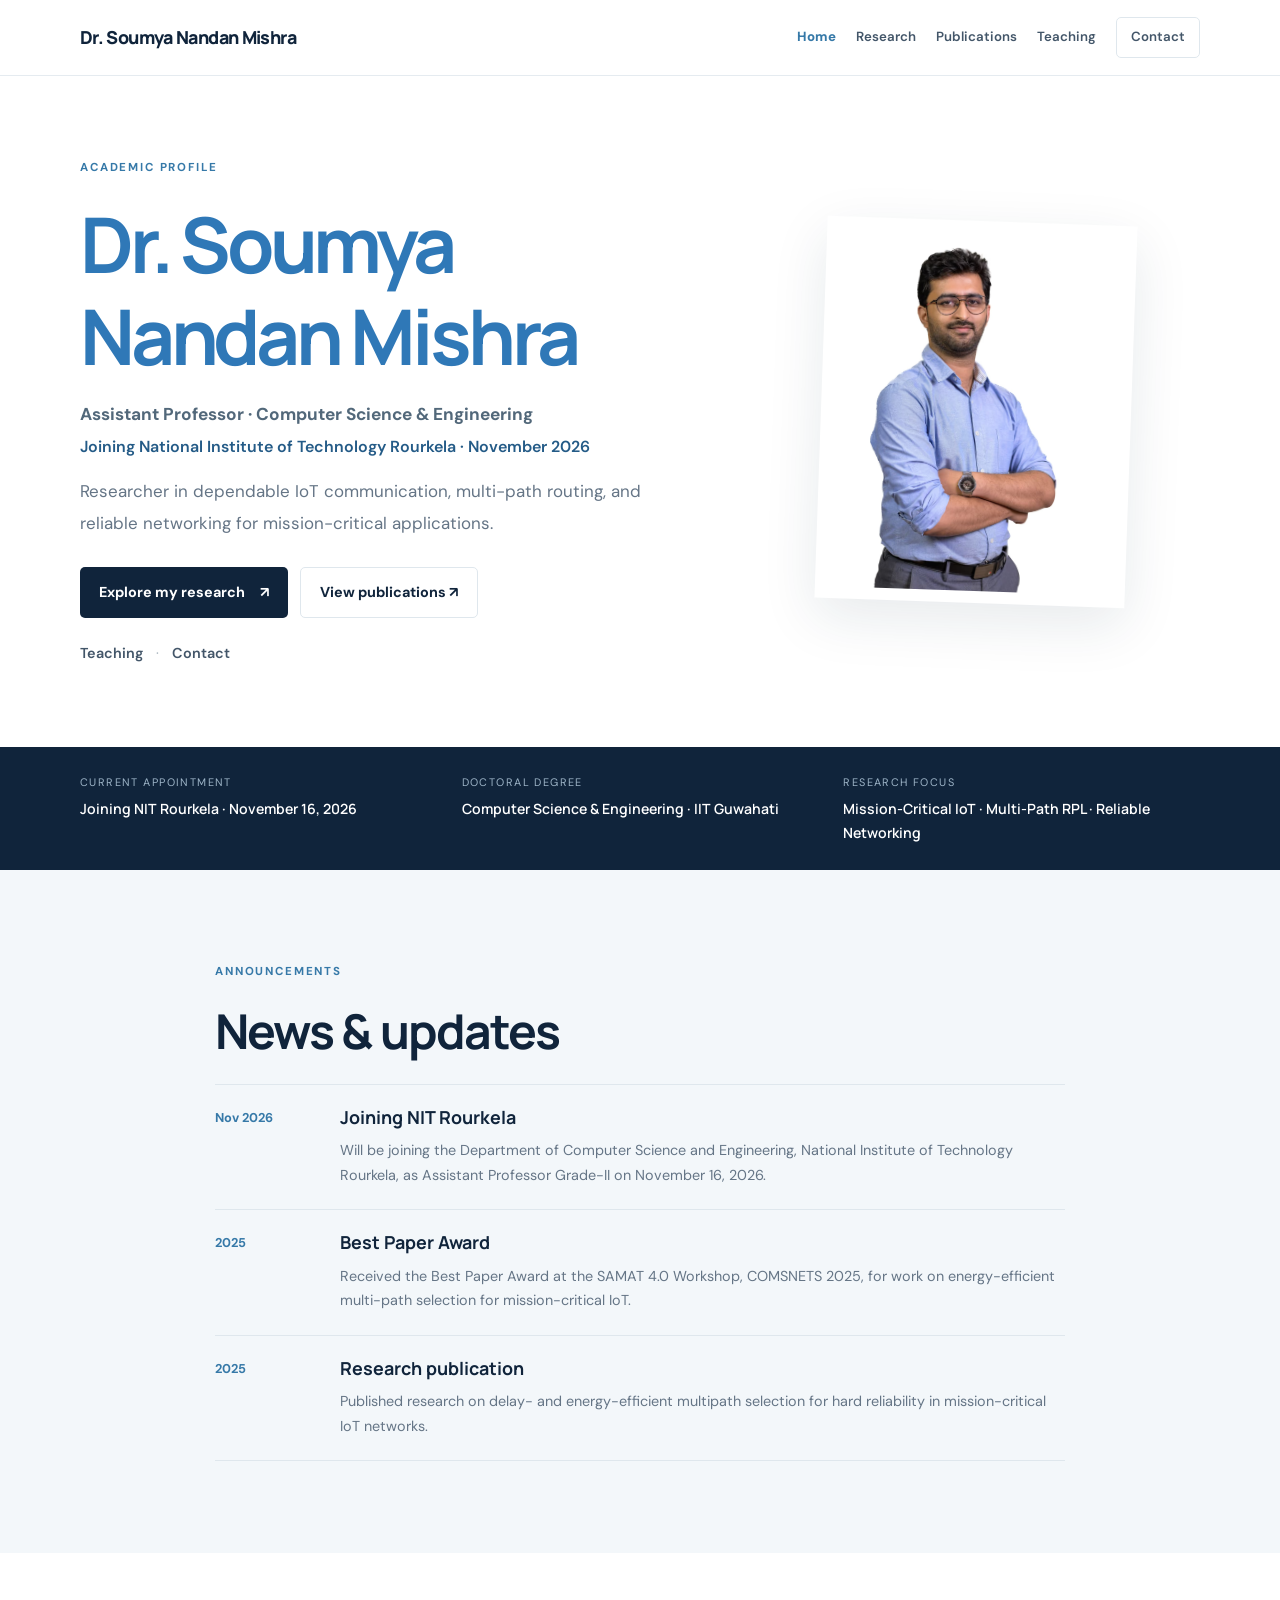
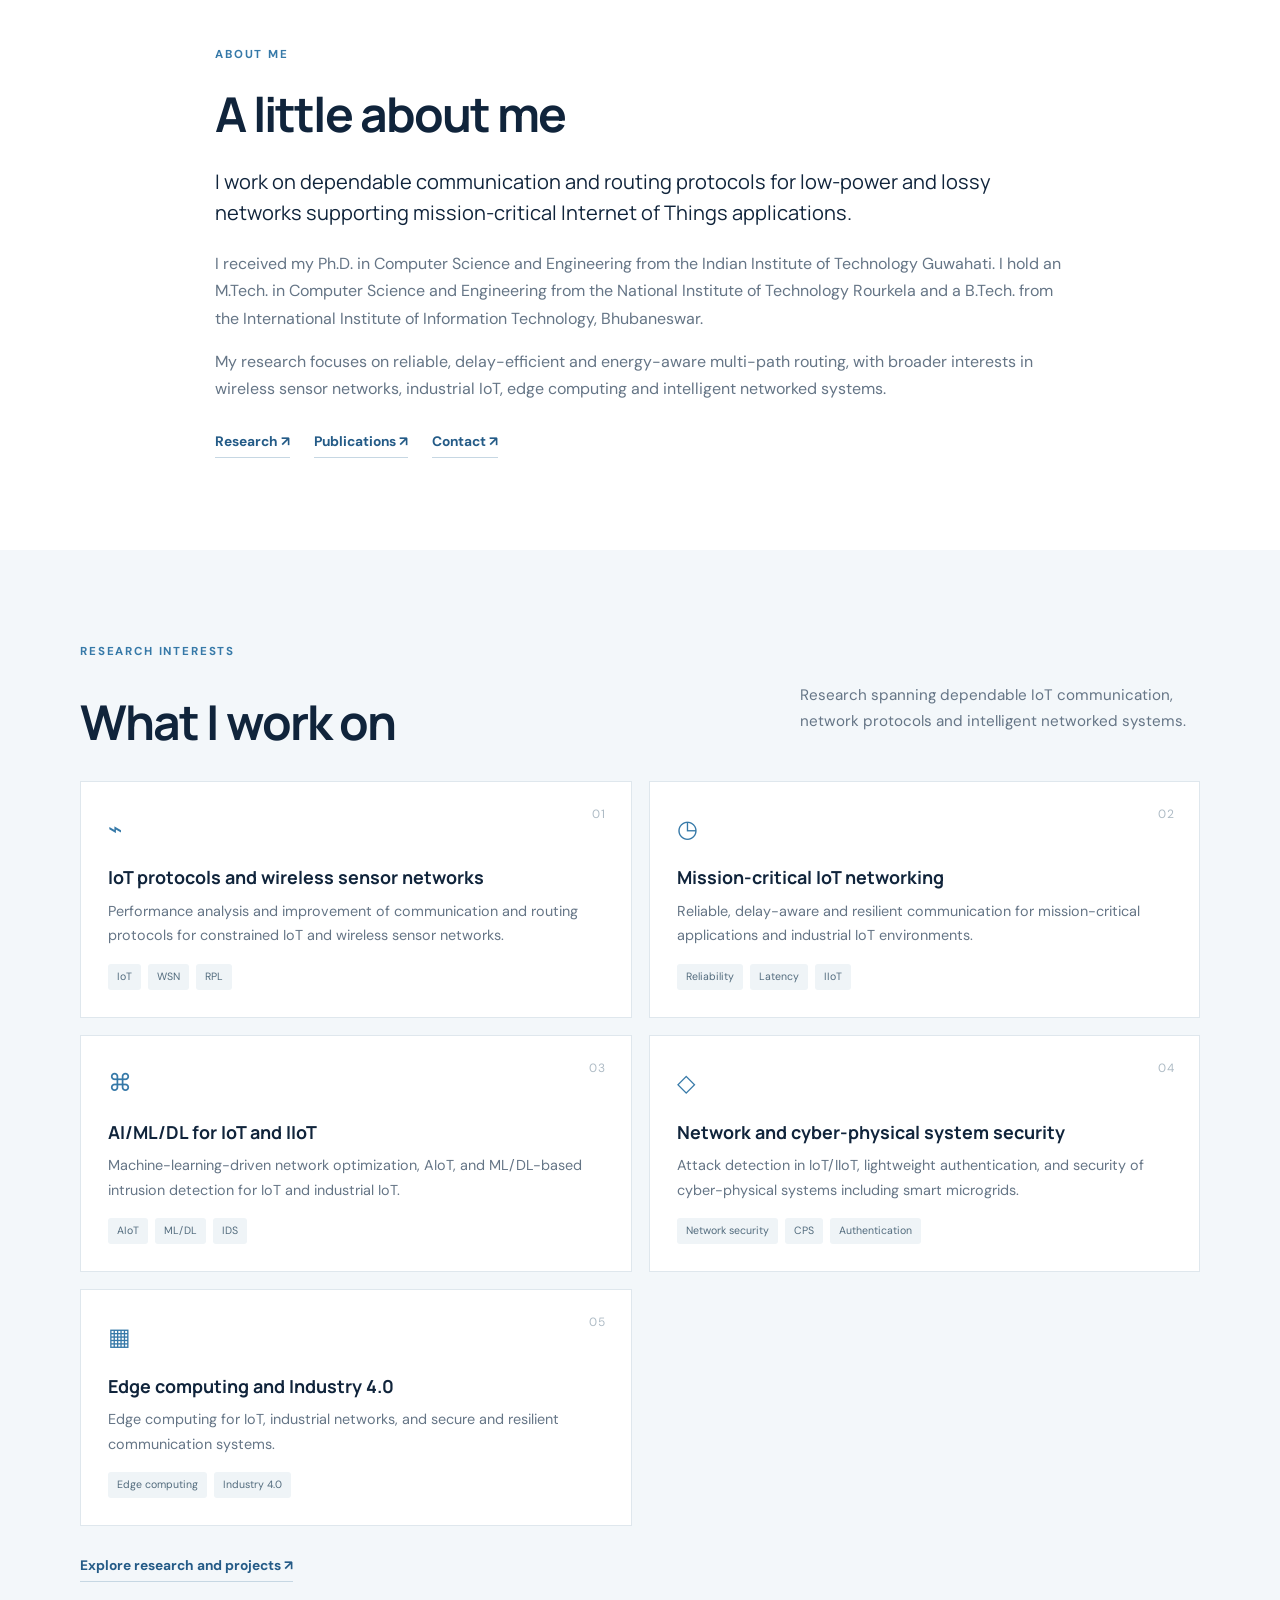
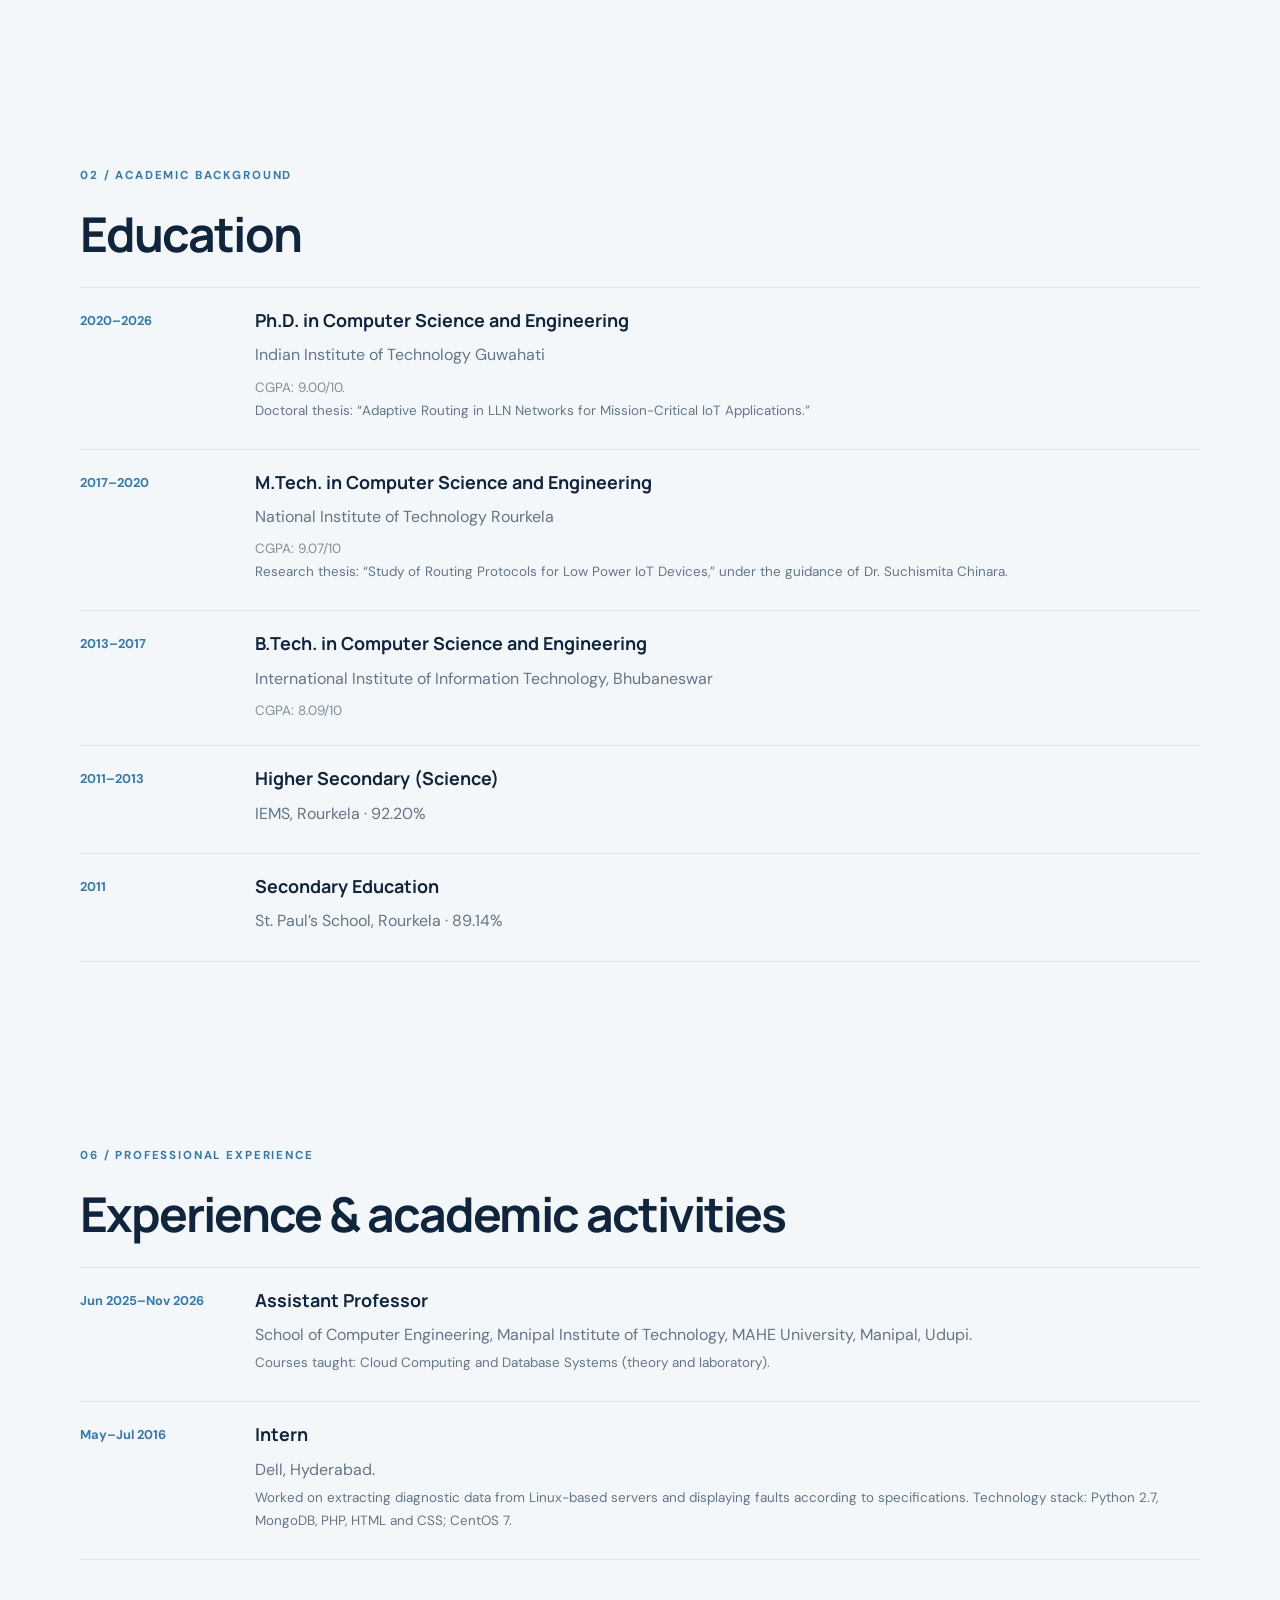
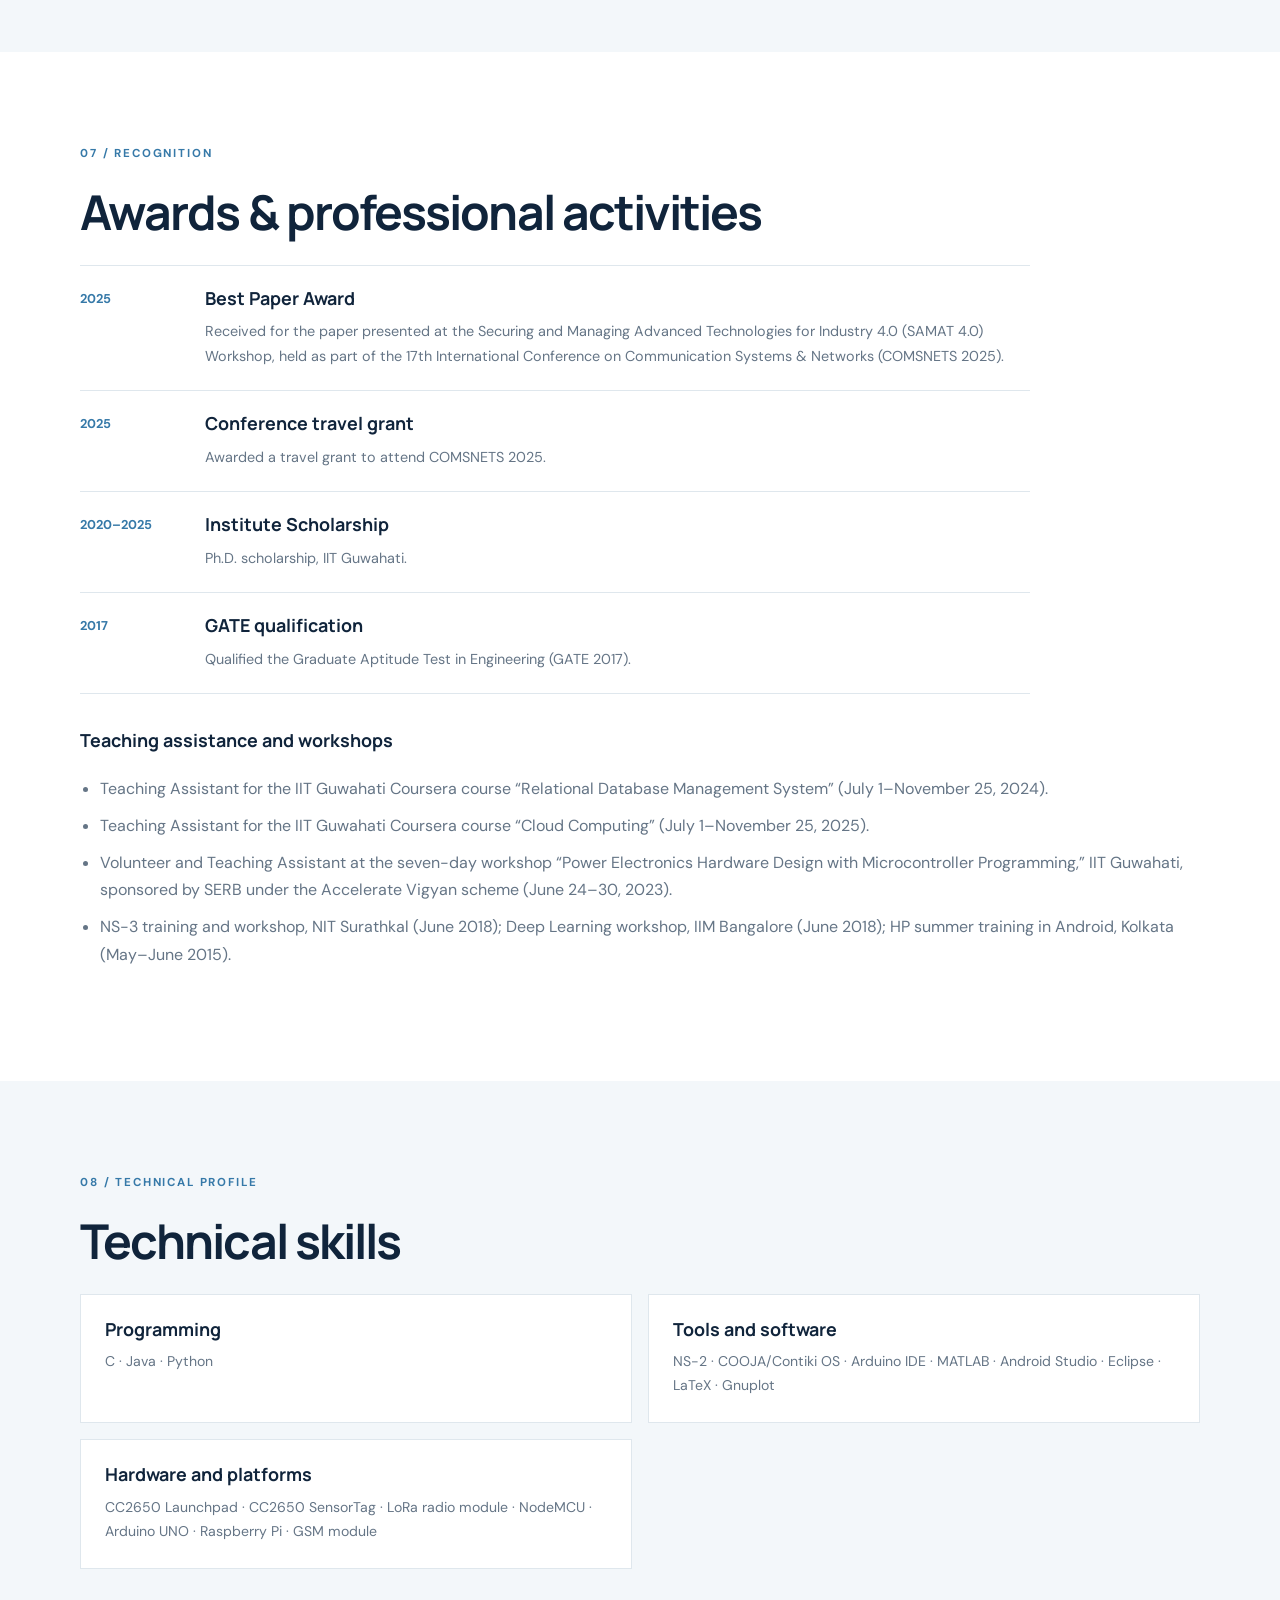
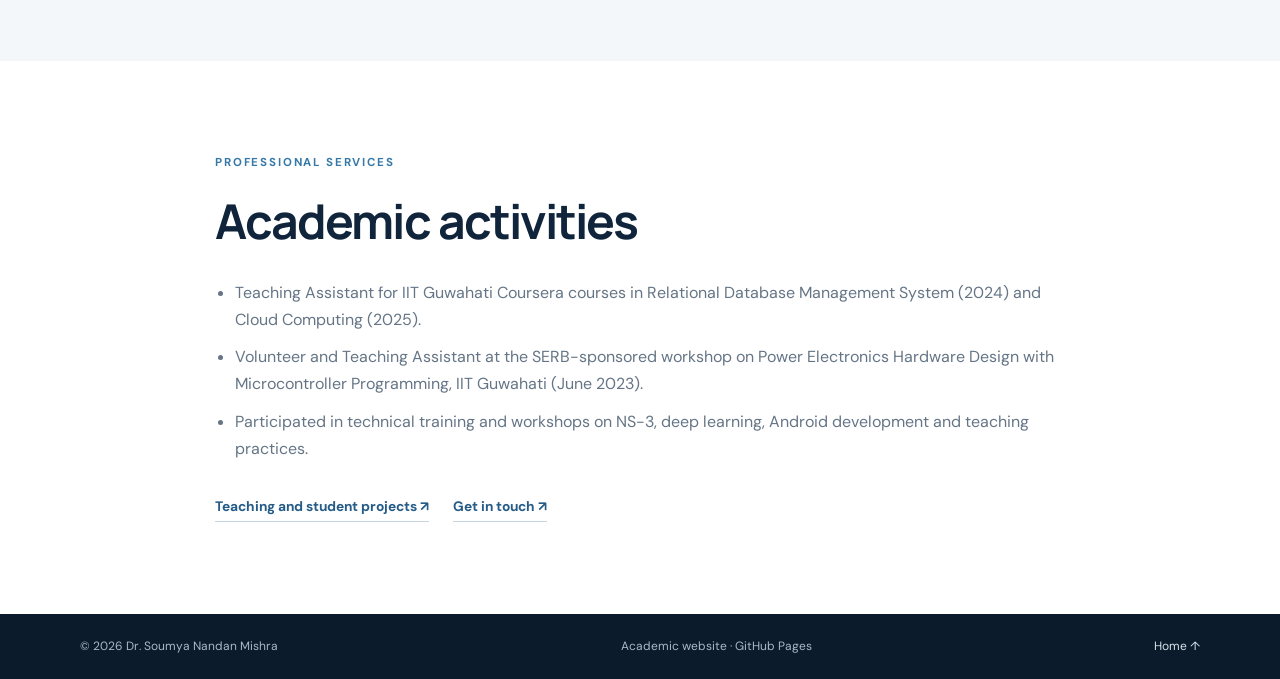
==== commit 9b6e7f39: "Add files via upload" ====
--- a/index.html
+++ b/index.html
@@ -1,113 +1,45 @@
-<!DOCTYPE html>
-<html lang="en">
-<head>
-<meta charset="UTF-8"><meta name="viewport" content="width=device-width, initial-scale=1">
-<meta name="description" content="Academic website of Dr. Soumya Nandan Mishra, Assistant Professor at Manipal Institute of Technology, MAHE University. Research in IoT, reliable routing, mission-critical networks and wireless sensor networks.">
-<meta name="author" content="Dr. Soumya Nandan Mishra">
-<title>Dr. Soumya Nandan Mishra | Academic Website</title>
-<link rel="preconnect" href="https://fonts.googleapis.com"><link rel="preconnect" href="https://fonts.gstatic.com" crossorigin>
-<link href="https://fonts.googleapis.com/css2?family=DM+Sans:wght@400;500;600;700&family=Manrope:wght@400;500;600;700;800&display=swap" rel="stylesheet">
-<link rel="stylesheet" href="assets/css/style.css"><link rel="icon" href="assets/images/favicon.svg" type="image/svg+xml">
-</head>
-<body>
-<a class="skip-link" href="#main">Skip to content</a>
-<header class="site-header"><div class="container nav-wrap">
-<a class="brand" href="#home">Soumya Nandan Mishra</a>
+<!DOCTYPE html><html lang="en"><head>
+<meta charset="utf-8"/><meta content="width=device-width, initial-scale=1" name="viewport"/>
+<meta content="Academic website of Dr. Soumya Nandan Mishra, Assistant Professor at NIT Rourkela. Research in IoT, reliable routing, mission-critical networks and wireless sensor networks." name="description"/>
+<meta content="Dr. Soumya Nandan Mishra" name="author"/>
+<title>Home | Dr. Soumya Nandan Mishra</title>
+<link href="https://fonts.googleapis.com" rel="preconnect"/><link crossorigin="" href="https://fonts.gstatic.com" rel="preconnect"/>
+<link href="https://fonts.googleapis.com/css2?family=DM+Sans:wght@400;500;600;700&amp;family=Manrope:wght@400;500;600;700;800&amp;display=swap" rel="stylesheet"/>
+<link href="assets/css/style.css" rel="stylesheet"/><link href="assets/images/favicon.svg" rel="icon" type="image/svg+xml"/>
+</head><body><a class="skip-link" href="#main">Skip to content</a><header class="site-header"><div class="container nav-wrap">
+<a class="brand" href="index.html">Dr. Soumya Nandan Mishra</a>
 <button class="menu-toggle" aria-label="Toggle navigation" aria-expanded="false"><span></span><span></span><span></span></button>
 <nav class="nav" aria-label="Main navigation">
-<a href="#about">About</a><a href="#education">Education</a><a href="#research">Research</a><a href="#publications">Publications</a><a href="#teaching">Teaching</a><a href="#experience">Experience</a><a href="#contact" class="nav-contact">Contact</a>
-</nav></div></header>
-<main id="main">
-<section class="hero section" id="home"><div class="container hero-grid">
-<div class="hero-copy">
-<h1><span>Dr. Soumya Nandan Mishra</span></h1>
-<p class="hero-role">Assistant Professor · School of Computer Engineering</p>
-<p class="hero-institution">Manipal Institute of Technology, MAHE, Manipal, India</p>
-
-<div class="hero-actions"><a class="button button-primary" href="#research">Explore my research <span>↗</span></a><a class="button button-ghost" href="https://6aae7db4-dd1a-4b07-933d-5524485bf740.filesusr.com/ugd/17b2e6_3d7c10d30a52445a918babf3d170c228.pdf?index=true" target="_blank" rel="noopener">View CV ↗</a></div>
-<div class="hero-links"><a href="#publications">Publications</a><span>·</span><a href="#contact">Contact</a></div></div>
-<div class="hero-visual">
-    <div class="portrait-frame">
-        <img src="assets/images/profile.jpg" alt="Dr. Soumya Nandan Mishra" class="portrait">
-    </div>
-</div>
-</div></section>
-
-<section class="quick-facts"><div class="container facts-grid">
-<div><span class="fact-label">Current institution</span><strong>Manipal Institute of Technology, MAHE</strong></div>
-<div><span class="fact-label">Doctoral degree</span><strong>Computer Science &amp; Engineering · IIT Guwahati</strong></div>
-<div><span class="fact-label">Research focus</span><strong>IoT · Reliable Routing · Wireless Networks</strong></div>
-</div></section>
-<section class="section" id="about"><div class="container narrow"><p class="eyebrow">01 / ABOUT</p><h2>About me</h2>
-<p>I am an Assistant Professor in the School of Computer Engineering at Manipal Institute of Technology, MAHE, Manipal. </p>
-<p>I received my Ph.D. in Computer Science and Engineering from the Indian Institute of Technology Guwahati. I received my M.Tech. degree in Computer Science and Engineering from the National Institute of Technology Rourkela and my B.Tech. degree in Computer Science and Engineering from the International Institute of Information Technology, Bhubaneswar.</p>
-<p>My research interests include the Internet of Things (IoT), Wireless Sensor Networks, and routing protocols for mission-critical IoT applications. I am also interested in interdisciplinary research in Cyber-Physical Systems, Edge Computing for IoT, Industry 4.0 networks, AI/ML-driven network optimization, and secure and resilient communication systems.</p>
-<div class="profile-links"><a href="#publications">Publications <span>↗</span></a><a href="https://6aae7db4-dd1a-4b07-933d-5524485bf740.filesusr.com/ugd/17b2e6_3d7c10d30a52445a918babf3d170c228.pdf?index=true" target="_blank" rel="noopener">Curriculum Vitae <span>↗</span></a></div>
-</div></section>
-<section class="section section-tint" id="education"><div class="container"><p class="eyebrow">02 / ACADEMIC BACKGROUND</p><h2>Education</h2>
+<a href="index.html">Home</a><a href="research.html">Research</a><a href="publications.html">Publications</a><a href="teaching.html">Teaching</a><a href="contact.html" class="nav-contact">Contact</a>
+</nav></div></header><main id="main"><section class="hero section" id="home"><div class="container hero-grid"><div class="hero-copy">
+<p class="eyebrow">ACADEMIC PROFILE</p><h1><span>Dr. Soumya Nandan Mishra</span></h1>
+<p class="hero-role">Assistant Professor · Computer Science &amp; Engineering</p><p class="hero-institution">Joining National Institute of Technology Rourkela · November 2026</p>
+<p class="hero-intro">Researcher in dependable IoT communication, multi-path routing, and reliable networking for mission-critical applications.</p>
+<div class="hero-actions"><a class="button button-primary" href="research.html">Explore my research <span>↗</span></a><a class="button button-ghost" href="publications.html">View publications ↗</a></div>
+<div class="hero-links"><a href="teaching.html">Teaching</a><span>·</span><a href="contact.html">Contact</a></div></div>
+<div class="hero-visual"><div class="portrait-frame"><img src="assets/images/profile.jpg" alt="Dr. Soumya Nandan Mishra" class="portrait"></div></div></div></section>
+<section class="quick-facts"><div class="container facts-grid"><div><span class="fact-label">Current appointment</span><strong>Joining NIT Rourkela · November 16, 2026</strong></div><div><span class="fact-label">Doctoral degree</span><strong>Computer Science &amp; Engineering · IIT Guwahati</strong></div><div><span class="fact-label">Research focus</span><strong>Mission-Critical IoT · Multi-Path RPL · Reliable Networking</strong></div></div></section><section class="section section-tint"><div class="container narrow"><p class="eyebrow">ANNOUNCEMENTS</p><h2>News &amp; updates</h2><div class="news-list">
+<article><time>Nov 2026</time><div><h3>Joining NIT Rourkela</h3><p>Will be joining the Department of Computer Science and Engineering, National Institute of Technology Rourkela, as Assistant Professor Grade-II on November 16, 2026.</p></div></article>
+<article><time>2025</time><div><h3>Best Paper Award</h3><p>Received the Best Paper Award at the SAMAT 4.0 Workshop, COMSNETS 2025, for work on energy-efficient multi-path selection for mission-critical IoT.</p></div></article>
+<article><time>2025</time><div><h3>Research publication</h3><p>Published research on delay- and energy-efficient multipath selection for hard reliability in mission-critical IoT networks.</p></div></article>
+</div></div></section><section class="section"><div class="container narrow"><p class="eyebrow">ABOUT ME</p><h2>A little about me</h2>
+<p class="lead">I work on dependable communication and routing protocols for low-power and lossy networks supporting mission-critical Internet of Things applications.</p>
+<p>I received my Ph.D. in Computer Science and Engineering from the Indian Institute of Technology Guwahati. I hold an M.Tech. in Computer Science and Engineering from the National Institute of Technology Rourkela and a B.Tech. from the International Institute of Information Technology, Bhubaneswar.</p>
+<p>My research focuses on reliable, delay-efficient and energy-aware multi-path routing, with broader interests in wireless sensor networks, industrial IoT, edge computing and intelligent networked systems.</p><div class="profile-links"><a href="research.html">Research <span>↗</span></a><a href="publications.html">Publications <span>↗</span></a><a href="contact.html">Contact <span>↗</span></a></div></div></section><section class="section section-tint"><div class="container"><p class="eyebrow">RESEARCH INTERESTS</p><div class="section-heading-row"><h2>What I work on</h2><p>Research spanning dependable IoT communication, network protocols and intelligent networked systems.</p></div><div class="research-grid"><article class="research-card"><span class="card-number">01</span><div class="card-icon">⌁</div><h3>IoT protocols and wireless sensor networks</h3><p>Performance analysis and improvement of communication and routing protocols for constrained IoT and wireless sensor networks.</p><div class="tag-list"><span>IoT</span><span>WSN</span><span>RPL</span></div></article><article class="research-card"><span class="card-number">02</span><div class="card-icon">◷</div><h3>Mission-critical IoT networking</h3><p>Reliable, delay-aware and resilient communication for mission-critical applications and industrial IoT environments.</p><div class="tag-list"><span>Reliability</span><span>Latency</span><span>IIoT</span></div></article><article class="research-card"><span class="card-number">03</span><div class="card-icon">⌘</div><h3>AI/ML/DL for IoT and IIoT</h3><p>Machine-learning-driven network optimization, AIoT, and ML/DL-based intrusion detection for IoT and industrial IoT.</p><div class="tag-list"><span>AIoT</span><span>ML/DL</span><span>IDS</span></div></article><article class="research-card"><span class="card-number">04</span><div class="card-icon">◇</div><h3>Network and cyber-physical system security</h3><p>Attack detection in IoT/IIoT, lightweight authentication, and security of cyber-physical systems including smart microgrids.</p><div class="tag-list"><span>Network security</span><span>CPS</span><span>Authentication</span></div></article><article class="research-card"><span class="card-number">05</span><div class="card-icon">▦</div><h3>Edge computing and Industry 4.0</h3><p>Edge computing for IoT, industrial networks, and secure and resilient communication systems.</p><div class="tag-list"><span>Edge computing</span><span>Industry 4.0</span></div></article></div><div class="profile-links"><a href="research.html">Explore research and projects ↗</a></div></div></section><section class="section section-tint" id="education"><div class="container"><p class="eyebrow">02 / ACADEMIC BACKGROUND</p><h2>Education</h2>
 <div class="timeline">
 <article><time>2020–2026</time><div><h3>Ph.D. in Computer Science and Engineering</h3><p>Indian Institute of Technology Guwahati</p><span>CGPA: 9.00/10.</span><p class="detail">Doctoral thesis: “Adaptive Routing in LLN Networks for Mission-Critical IoT Applications.”</p></div></article>
 <article><time>2017–2020</time><div><h3>M.Tech. in Computer Science and Engineering</h3><p>National Institute of Technology Rourkela</p><span>CGPA: 9.07/10</span><p class="detail">Research thesis: “Study of Routing Protocols for Low Power IoT Devices,” under the guidance of Dr. Suchismita Chinara.</p></div></article>
 <article><time>2013–2017</time><div><h3>B.Tech. in Computer Science and Engineering</h3><p>International Institute of Information Technology, Bhubaneswar</p><span>CGPA: 8.09/10</span></div></article>
 <article><time>2011–2013</time><div><h3>Higher Secondary (Science)</h3><p>IEMS, Rourkela · 92.20%</p></div></article>
 <article><time>2011</time><div><h3>Secondary Education</h3><p>St. Paul’s School, Rourkela · 89.14%</p></div></article>
-</div></div></section>
-<section class="section" id="research"><div class="container"><p class="eyebrow">03 / RESEARCH</p><div class="section-heading-row"><h2>Research interests</h2><section class="iot-visual-section" aria-label="Animated smart hospital healthcare network">
-  <div class="container iot-visual-wrap">
-    <img class="smart-hospital-visual" src="assets/images/smart-hospital-network.gif" alt="Animated smart hospital with connected patient monitoring devices, clinicians and remote healthcare data links" loading="lazy">
-  </div>
-</section></div>
-<div class="research-grid">
-<article class="research-card"><span class="card-number">01</span><div class="card-icon">⌁</div><h3>IoT protocols and wireless sensor networks</h3><p>Performance analysis and improvement of communication and routing protocols for constrained IoT and wireless sensor networks.</p><div class="tag-list"><span>IoT</span><span>WSN</span><span>RPL</span></div></article>
-<article class="research-card"><span class="card-number">02</span><div class="card-icon">◷</div><h3>Mission-critical IoT networking</h3><p>Reliable, delay-aware and resilient communication for mission-critical applications and industrial IoT environments.</p><div class="tag-list"><span>Reliability</span><span>Latency</span><span>IIoT</span></div></article>
-<article class="research-card"><span class="card-number">03</span><div class="card-icon">⌘</div><h3>AI/ML/DL for IoT and IIoT</h3><p>Machine-learning-driven network optimization, AIoT, and ML/DL-based intrusion detection for IoT and industrial IoT.</p><div class="tag-list"><span>AIoT</span><span>ML/DL</span><span>IDS</span></div></article>
-<article class="research-card"><span class="card-number">04</span><div class="card-icon">◇</div><h3>Network and cyber-physical system security</h3><p>Attack detection in IoT/IIoT, lightweight authentication, and security of cyber-physical systems including smart microgrids.</p><div class="tag-list"><span>Network security</span><span>CPS</span><span>Authentication</span></div></article>
-<article class="research-card"><span class="card-number">05</span><div class="card-icon">▦</div><h3>Edge computing and Industry 4.0</h3><p>Edge computing for IoT, industrial networks, and secure and resilient communication systems.</p><div class="tag-list"><span>Edge computing</span><span>Industry 4.0</span></div></article>
-</div></div></section>
-<section class="section section-tint" id="publications"><div class="container"><p class="eyebrow">04 / SCHOLARLY WORK</p><h2>Publications</h2><p class="section-intro">Selected journal articles, conference papers and book chapters listed on my previous academic website and CV. Publication metadata and links are retained from those sources.</p>
-<h3 class="pub-heading">Journal articles</h3><div class="publication-list">
-<article class="publication"><div class="pub-year">2024</div><div class="pub-content"><h3>Reliable and Delay Efficient Multi-Path RPL for Mission Critical IoT Applications</h3><p><strong>S. N. Mishra</strong> and M. Khatua. <em>IEEE Transactions on Mobile Computing</em>, vol. 23, no. 6, pp. 6983–6996, June 2024.</p><a class="doi" href="https://doi.org/10.1109/TMC.2023.3328346" target="_blank" rel="noopener">https://doi.org/10.1109/TMC.2023.3328346 ↗</a></div></article>
-<article class="publication"><div class="pub-year">2024</div><div class="pub-content"><h3>Game Theoretic Congestion Control to Achieve Hard Reliability in Mission-Critical IoT</h3><p><strong>S. N. Mishra</strong> and M. Khatua. <em>IEEE Transactions on Mobile Computing</em>, vol. 23, no. 12, pp. 14159–14170, December 2024.</p><a class="doi" href="https://doi.org/10.1109/TMC.2024.3437483" target="_blank" rel="noopener">https://doi.org/10.1109/TMC.2024.3437483 ↗</a></div></article>
-<article class="publication"><div class="pub-year">Accepted</div><div class="pub-content"><h3>Reliability-Aware Packet Replication in Multi-Path Data Transmission for Mission-Critical IoT Networks</h3><p><strong>S. N. Mishra</strong> and M. Khatua. <em>Ad Hoc Networks</em>. Listed as accepted on the previous website/CV.</p></div></article>
-<article class="publication"><div class="pub-year">2019</div><div class="pub-content"><h3>RPL Adaptation with Survivable Path Routing for IoT Applications</h3><p>M. Elappila, <strong>S. N. Mishra</strong>, and S. Chinara. <em>INFOCOMP Journal of Computer Science</em>, vol. 18, no. 1, pp. 26–31, 2019.</p></div></article>
-</div>
-<h3 class="pub-heading">Conference papers</h3><div class="publication-list">
-<article class="publication"><div class="pub-year">2025</div><div class="pub-content"><h3>Delay and Energy Efficient Multipath Selection for Achieving Hard Reliability in MC-IoT Network</h3><p><strong>S. N. Mishra</strong> and M. Khatua. IEEE International Conference on Communication Systems &amp; Networks (COMSNETS), Bengaluru, 2025, pp. 712–720.</p><a class="doi" href="https://doi.org/10.1109/COMSNETS63942.2025.10885624" target="_blank" rel="noopener">https://doi.org/10.1109/COMSNETS63942.2025.10885624 ↗</a></div></article>
-<article class="publication award"><div class="pub-year">2025</div><div class="pub-content"><h3>Energy-Efficient Multi-Path Selection to Achieve Hard Reliability for Mission-Critical Data Transmission in Industrial IoT</h3><p><strong>S. N. Mishra</strong> and M. Khatua. SAMAT Workshop, IEEE COMSNETS, Bengaluru, 2025, pp. 1183–1188.</p><a class="doi" href="https://doi.org/10.1109/COMSNETS63942.2025.10885735" target="_blank" rel="noopener">https://doi.org/10.1109/COMSNETS63942.2025.10885735 ↗</a><span class="award-label">★ Best Paper Award</span></div></article>
-<article class="publication"><div class="pub-year">2022</div><div class="pub-content"><h3>Achieving Hard Reliability in RPL for Mission-Critical IoT Applications</h3><p><strong>S. N. Mishra</strong> and M. Khatua. Proceedings of the 8th IEEE World Forum on Internet of Things (WF-IoT), 2022, Yokohama, Japan.</p></div></article>
-<article class="publication"><div class="pub-year">2020</div><div class="pub-content"><h3>EHA-RPL: A Composite Routing Technique in IoT Application Networks</h3><p><strong>S. N. Mishra</strong>, M. Elappila, and S. Chinara. First International Conference on Sustainable Technologies for Computational Intelligence. Springer, 2020. (CV lists ICTSCI 2019; verify final bibliographic year/edition.)</p></div></article>
-<article class="publication"><div class="pub-year">2019</div><div class="pub-content"><h3>CA-RPL: A Clustered Additive Approach in RPL for IoT Based Scalable Networks</h3><p><strong>S. N. Mishra</strong> and S. Chinara. International Conference on Ubiquitous Communications and Network Computing (UBICNET), Springer, 2019.</p></div></article>
-<article class="publication"><div class="pub-year">2019</div><div class="pub-content"><h3>Performance Evaluation of Software-Defined Wireless Networks in IT-SDN and Mininet-WiFi</h3><p>A. Chaurasia, <strong>S. N. Mishra</strong>, and S. Chinara. 1st International Conference on Advances in Information Technology (ICAIT), IEEE, 2019.</p></div></article>
-<article class="publication"><div class="pub-year">2019</div><div class="pub-content"><h3>CBUC: A Connectivity Based Unequal Clustering Protocol for Scalable Wireless Sensor Networks</h3><p>R. Kumar, S. Chinara, and <strong>S. N. Mishra</strong>. ICSTEM, 2019.</p></div></article>
-<article class="publication"><div class="pub-year">2018</div><div class="pub-content"><h3>Development of Survival Path Routing Protocol for Scalable Wireless Sensor Networks</h3><p><strong>S. N. Mishra</strong>, M. Elappila, and S. Chinara. IEEE International Conference on Information Technology (ICIT), 2018, Bhubaneswar, India.</p></div></article>
-<article class="publication"><div class="pub-year">2020</div><div class="pub-content"><h3>Automation System for Secure Remote Control and Surveillance</h3><p>P. Kumar, N. Mahapatro, and <strong>S. N. Mishra</strong>. IEEE International Conference on Computer, Electrical &amp; Communication Engineering (ICCECE), 2020, Kolkata, India.</p></div></article>
-</div>
-<h3 class="pub-heading">Book chapters</h3><div class="publication-list">
-<article class="publication"><div class="pub-year">2020</div><div class="pub-content"><h3>IoT: Foundations and Applications</h3><p>S. Chinara, R. Kumar, and <strong>S. N. Mishra</strong>. In <em>IoT: Security and Privacy Paradigm</em>, CRC Press, Taylor &amp; Francis Group, 2020.</p></div></article>
-<article class="publication"><div class="pub-year">2020</div><div class="pub-content"><h3>Illegitimate EPR Modification: A Major Threat in IoT-Based Healthcare System and Its Remedy Through Blind Forensic Measures</h3><p>S. Chinara, R. Naskar, J. Bakas, and <strong>S. N. Mishra</strong>. In <em>IoT: Security and Privacy Paradigm</em>, CRC Press, Taylor &amp; Francis Group, 2020.</p></div></article>
-</div>
-<p class="small-note">Bibliographic entries are transcribed from the legacy Wix website and the linked CV. Please verify publisher metadata, author order, page ranges and publication years against the final publisher records before treating this list as definitive.</p>
-</div></section>
-<section class="section" id="teaching"><div class="container"><p class="eyebrow">05 / TEACHING</p><h2>Teaching experience</h2>
-<div class="teaching-grid">
-<div class="teaching-item"><span>01</span><div><h3>Cloud Computing</h3><p>Course taught at MIT Manipal; also served as a Teaching Assistant for the IIT Guwahati Coursera course in 2025.</p></div></div>
-<div class="teaching-item"><span>02</span><div><h3>Database Systems</h3><p>Theory and laboratory course taught at MIT Manipal.</p></div></div>
-<div class="teaching-item"><span>03</span><div><h3>Relational Database Management System</h3><p>Teaching Assistant for the IIT Guwahati Coursera course, July–November 2024.</p></div></div>
-</div></div></section>
-<section class="section section-tint" id="experience"><div class="container"><p class="eyebrow">06 / PROFESSIONAL EXPERIENCE</p><h2>Experience &amp; academic activities</h2>
+</div></div></section><section class="section section-tint" id="experience"><div class="container"><p class="eyebrow">06 / PROFESSIONAL EXPERIENCE</p><h2>Experience &amp; academic activities</h2>
 <div class="timeline">
-<article><time>Jun 2025–Present</time><div><h3>Assistant Professor</h3><p>School of Computer Engineering, Manipal Institute of Technology, MAHE University, Manipal, Udupi.</p><p class="detail">Courses taught: Cloud Computing and Database Systems (theory and laboratory).</p></div></article>
+<article><time>Jun 2025–Nov 2026</time><div><h3>Assistant Professor</h3><p>School of Computer Engineering, Manipal Institute of Technology, MAHE University, Manipal, Udupi.</p><p class="detail">Courses taught: Cloud Computing and Database Systems (theory and laboratory).</p></div></article>
 <article><time>May–Jul 2016</time><div><h3>Intern</h3><p>Dell, Hyderabad.</p><p class="detail">Worked on extracting diagnostic data from Linux-based servers and displaying faults according to specifications. Technology stack: Python 2.7, MongoDB, PHP, HTML and CSS; CentOS 7.</p></div></article>
 </div>
-<h3 class="subheading">Selected projects and supervision</h3>
-<div class="project-grid">
-<article><h3>Smart Wheelchair Management System</h3><p>Guided M.Tech. students at IIT Guwahati for an IoT course project (August–October 2024). Features included wheelchair location detection, occupancy monitoring and alert notifications. Components included NodeMCU and RFID reader.</p></article>
-<article><h3>IoT-Based Smart Anti-Theft System</h3><p>Project developed during October–November 2020 under the guidance of Dr. Manas Khatua. Included data acquisition, communication, image capture and face-detection modules, using Arduino UNO, GSM, PIR sensor, Python and ThingSpeak.</p></article>
-<article><h3>Study of Routing Protocols for Low-Power IoT Devices</h3><p>M.Tech. research thesis (July 2017–June 2020), under Dr. Suchismita Chinara. Focused on scalability and energy efficiency in IoT routing protocols; tools included NS-2 and COOJA/Contiki OS.</p></article>
-<article><h3>Adaptive Routing in LLN Networks for Mission-Critical IoT Applications</h3><p>Ph.D. research (July 2020–January 2026), under Dr. Manas Khatua. Focused on hard reliability and bounded latency for mission-critical IoT applications using COOJA/Contiki OS.</p></article>
-</div>
-</div></section>
-<section class="section" id="awards"><div class="container"><p class="eyebrow">07 / RECOGNITION</p><h2>Awards &amp; professional activities</h2>
+
+
+</div></section><section class="section" id="awards"><div class="container"><p class="eyebrow">07 / RECOGNITION</p><h2>Awards &amp; professional activities</h2>
 <div class="news-list">
 <article><time>2025</time><div><h3>Best Paper Award</h3><p>Received for the paper presented at the Securing and Managing Advanced Technologies for Industry 4.0 (SAMAT 4.0) Workshop, held as part of the 17th International Conference on Communication Systems &amp; Networks (COMSNETS 2025).</p></div></article>
 <article><time>2025</time><div><h3>Conference travel grant</h3><p>Awarded a travel grant to attend COMSNETS 2025.</p></div></article>
@@ -116,13 +48,6 @@
 </div>
 <h3 class="subheading">Teaching assistance and workshops</h3>
 <ul class="plain-list"><li>Teaching Assistant for the IIT Guwahati Coursera course “Relational Database Management System” (July 1–November 25, 2024).</li><li>Teaching Assistant for the IIT Guwahati Coursera course “Cloud Computing” (July 1–November 25, 2025).</li><li>Volunteer and Teaching Assistant at the seven-day workshop “Power Electronics Hardware Design with Microcontroller Programming,” IIT Guwahati, sponsored by SERB under the Accelerate Vigyan scheme (June 24–30, 2023).</li><li>NS-3 training and workshop, NIT Surathkal (June 2018); Deep Learning workshop, IIM Bangalore (June 2018); HP summer training in Android, Kolkata (May–June 2015).</li></ul>
-</div></section>
-<section class="section section-tint" id="skills"><div class="container"><p class="eyebrow">08 / TECHNICAL PROFILE</p><h2>Technical skills</h2>
+</div></section><section class="section section-tint" id="skills"><div class="container"><p class="eyebrow">08 / TECHNICAL PROFILE</p><h2>Technical skills</h2>
 <div class="skills-grid"><div><h3>Programming</h3><p>C · Java · Python</p></div><div><h3>Tools and software</h3><p>NS-2 · COOJA/Contiki OS · Arduino IDE · MATLAB · Android Studio · Eclipse · LaTeX · Gnuplot</p></div><div><h3>Hardware and platforms</h3><p>CC2650 Launchpad · CC2650 SensorTag · LoRa radio module · NodeMCU · Arduino UNO · Raspberry Pi · GSM module</p></div></div>
-</div></section>
-<section class="section contact-section" id="contact"><div class="container contact-grid"><div><p class="eyebrow">09 / CONTACT</p><h2>Let's connect.</h2><p class="lead">For research collaboration, academic queries and student opportunities, please feel free to get in touch.</p></div>
-<div class="contact-card"><div><span class="contact-label">Address</span><strong>School of Computer Engineering<br>Manipal Institute of Technology, MAHE University<br>Manipal, Udupi, India</strong></div><div><span class="contact-label">Email</span><a href="mailto:soumyanandanmishra@gmail.com">soumyanandanmishra@gmail.com</a></div><div><span class="contact-label">Academic CV</span><a href="https://6aae7db4-dd1a-4b07-933d-5524485bf740.filesusr.com/ugd/17b2e6_3d7c10d30a52445a918babf3d170c228.pdf?index=true" target="_blank" rel="noopener">View current CV ↗</a></div></div></div></section>
-</main>
-<footer class="site-footer"><div class="container footer-inner"><span>© <span id="year"></span> Dr. Soumya Nandan Mishra</span><span>Academic website · GitHub Pages</span><a href="#home">Back to top ↑</a></div></footer>
-<script src="assets/js/main.js"></script>
-</body></html>
+</div></section><section class="section"><div class="container narrow"><p class="eyebrow">PROFESSIONAL SERVICES</p><h2>Academic activities</h2><ul class="plain-list"><li>Teaching Assistant for IIT Guwahati Coursera courses in Relational Database Management System (2024) and Cloud Computing (2025).</li><li>Volunteer and Teaching Assistant at the SERB-sponsored workshop on Power Electronics Hardware Design with Microcontroller Programming, IIT Guwahati (June 2023).</li><li>Participated in technical training and workshops on NS-3, deep learning, Android development and teaching practices.</li></ul><div class="profile-links"><a href="teaching.html">Teaching and student projects ↗</a><a href="contact.html">Get in touch ↗</a></div></div></section></main><footer class="site-footer"><div class="container footer-inner"><span>© <span id="year"></span> Dr. Soumya Nandan Mishra</span><span>Academic website · GitHub Pages</span><a href="index.html">Home ↑</a></div></footer><script src="assets/js/main.js"></script></body></html>
--- a/assets/css/style.css
+++ b/assets/css/style.css
@@ -56,3 +56,9 @@
     margin: 0 auto;
     border-radius: 14px;
 }
+
+/* Multi-page academic website navigation */
+.nav a[aria-current="page"]{color:var(--blue2);font-weight:800}
+.page-heading{padding:76px 0 30px;background:var(--pale)}
+.page-heading h1{font-size:clamp(2.4rem,5vw,3.8rem)}
+@media(max-width:720px){.page-heading{padding:52px 0 22px}}
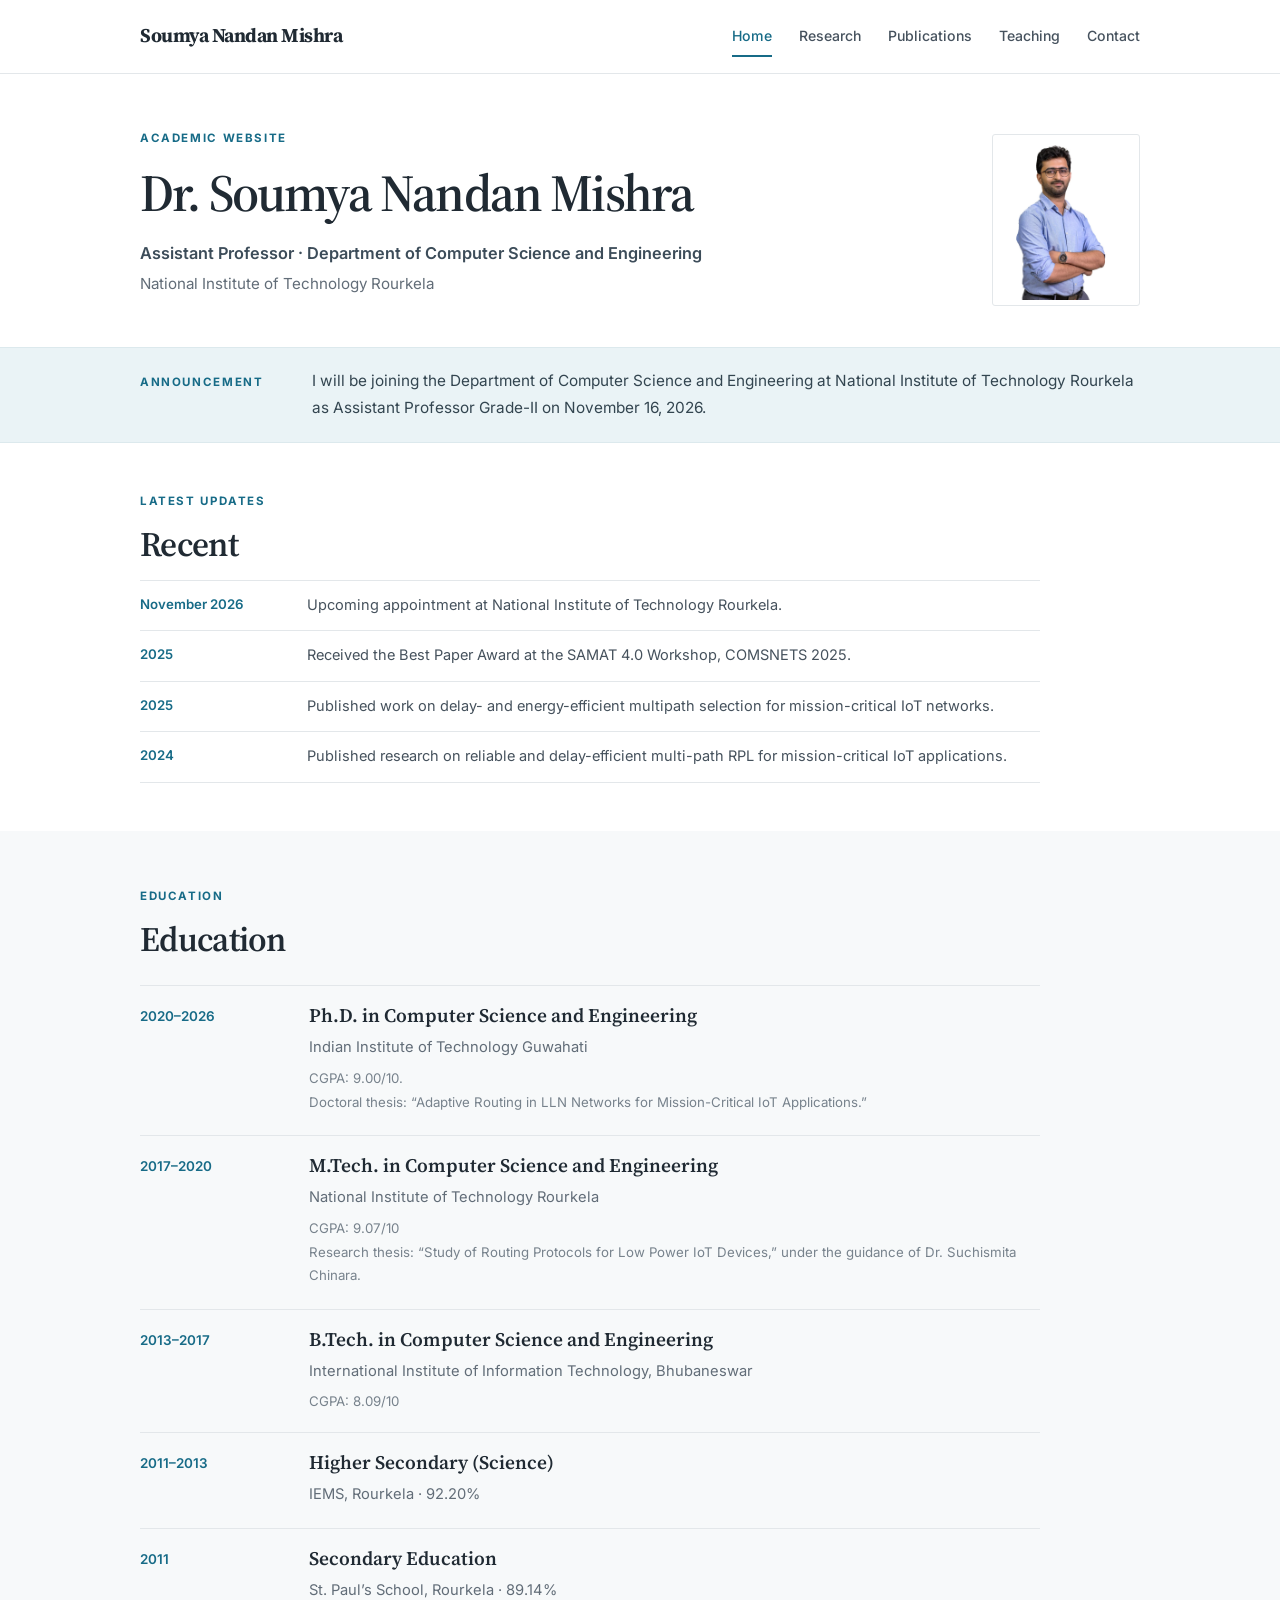
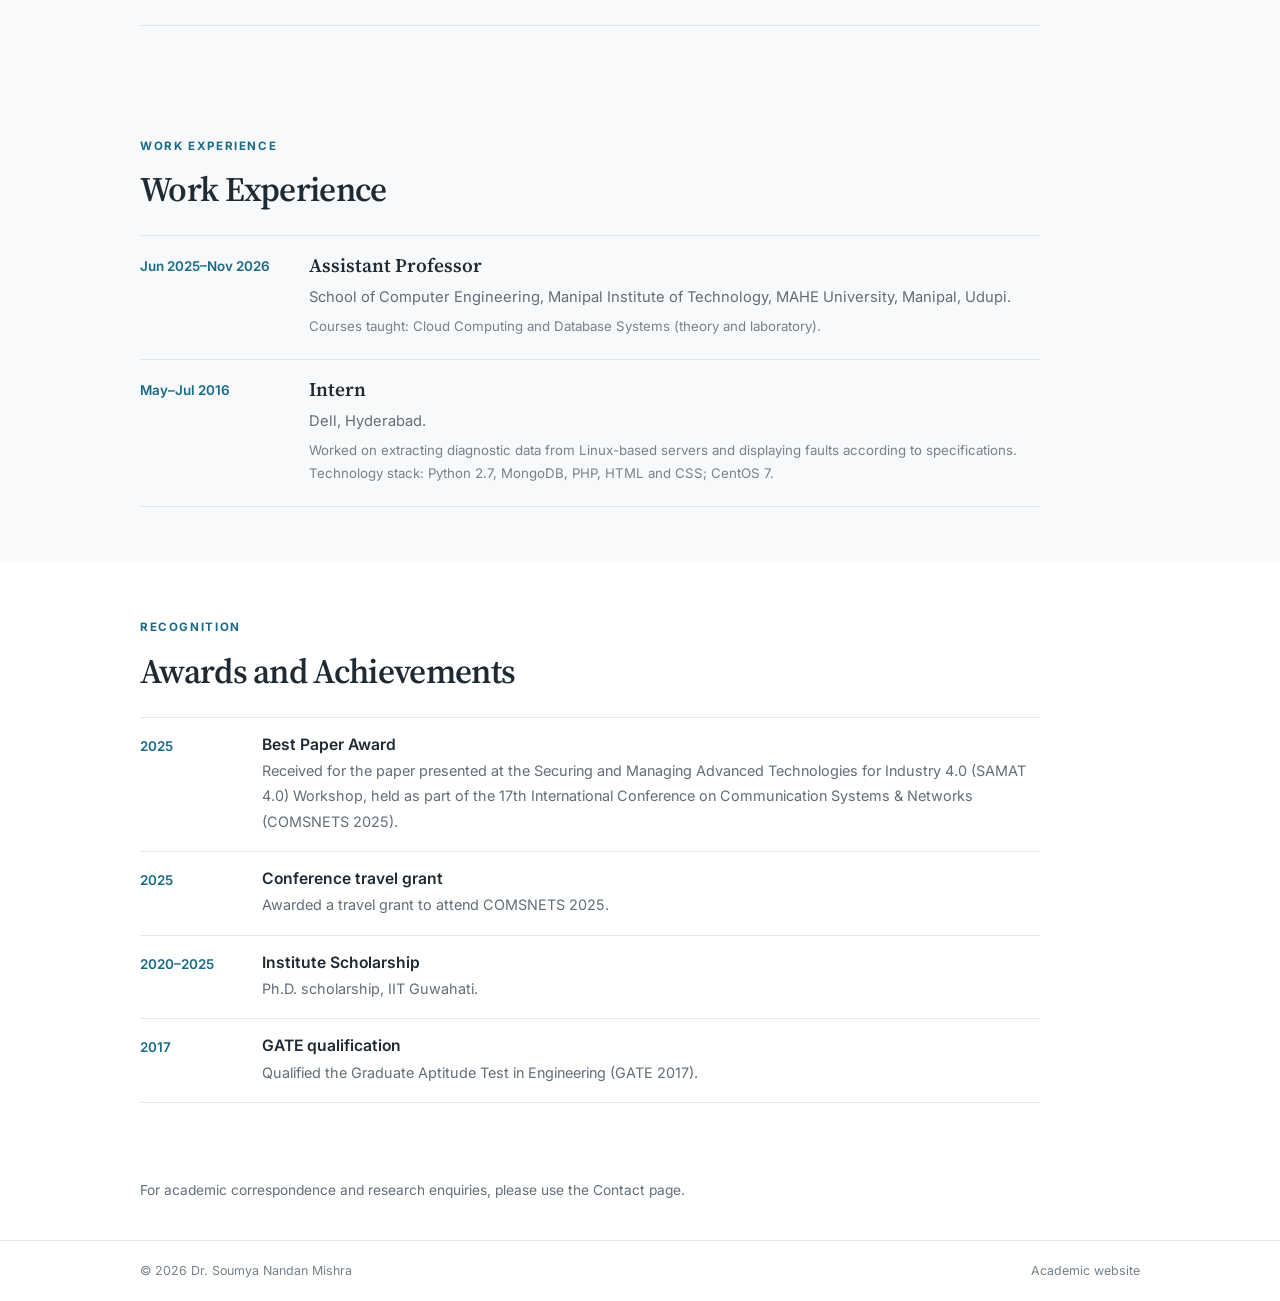
==== commit 7c7d14c1: "Add files via upload" ====
--- a/index.html
+++ b/index.html
@@ -1,53 +1,76 @@
-<!DOCTYPE html><html lang="en"><head>
-<meta charset="utf-8"/><meta content="width=device-width, initial-scale=1" name="viewport"/>
-<meta content="Academic website of Dr. Soumya Nandan Mishra, Assistant Professor at NIT Rourkela. Research in IoT, reliable routing, mission-critical networks and wireless sensor networks." name="description"/>
-<meta content="Dr. Soumya Nandan Mishra" name="author"/>
-<title>Home | Dr. Soumya Nandan Mishra</title>
-<link href="https://fonts.googleapis.com" rel="preconnect"/><link crossorigin="" href="https://fonts.gstatic.com" rel="preconnect"/>
-<link href="https://fonts.googleapis.com/css2?family=DM+Sans:wght@400;500;600;700&amp;family=Manrope:wght@400;500;600;700;800&amp;display=swap" rel="stylesheet"/>
-<link href="assets/css/style.css" rel="stylesheet"/><link href="assets/images/favicon.svg" rel="icon" type="image/svg+xml"/>
-</head><body><a class="skip-link" href="#main">Skip to content</a><header class="site-header"><div class="container nav-wrap">
-<a class="brand" href="index.html">Dr. Soumya Nandan Mishra</a>
+<!DOCTYPE html>
+<html lang="en">
+<head>
+<meta charset="UTF-8"><meta name="viewport" content="width=device-width, initial-scale=1">
+<meta name="description" content="Academic website of Dr. Soumya Nandan Mishra, Assistant Professor in Computer Science and Engineering at NIT Rourkela.">
+<meta name="author" content="Dr. Soumya Nandan Mishra">
+<title>Dr. Soumya Nandan Mishra | Home</title>
+<link rel="preconnect" href="https://fonts.googleapis.com"><link rel="preconnect" href="https://fonts.gstatic.com" crossorigin>
+<link href="https://fonts.googleapis.com/css2?family=Inter:wght@400;500;600;700&family=Source+Serif+4:wght@400;500;600;700&display=swap" rel="stylesheet">
+<link rel="stylesheet" href="assets/css/style.css"><link rel="icon" href="assets/images/favicon.svg" type="image/svg+xml">
+</head>
+<body>
+<a class="skip-link" href="#main">Skip to content</a>
+<header class="site-header"><div class="container nav-wrap">
+<a class="brand" href="index.html">Soumya Nandan Mishra</a>
 <button class="menu-toggle" aria-label="Toggle navigation" aria-expanded="false"><span></span><span></span><span></span></button>
 <nav class="nav" aria-label="Main navigation">
-<a href="index.html">Home</a><a href="research.html">Research</a><a href="publications.html">Publications</a><a href="teaching.html">Teaching</a><a href="contact.html" class="nav-contact">Contact</a>
-</nav></div></header><main id="main"><section class="hero section" id="home"><div class="container hero-grid"><div class="hero-copy">
-<p class="eyebrow">ACADEMIC PROFILE</p><h1><span>Dr. Soumya Nandan Mishra</span></h1>
-<p class="hero-role">Assistant Professor · Computer Science &amp; Engineering</p><p class="hero-institution">Joining National Institute of Technology Rourkela · November 2026</p>
-<p class="hero-intro">Researcher in dependable IoT communication, multi-path routing, and reliable networking for mission-critical applications.</p>
-<div class="hero-actions"><a class="button button-primary" href="research.html">Explore my research <span>↗</span></a><a class="button button-ghost" href="publications.html">View publications ↗</a></div>
-<div class="hero-links"><a href="teaching.html">Teaching</a><span>·</span><a href="contact.html">Contact</a></div></div>
-<div class="hero-visual"><div class="portrait-frame"><img src="assets/images/profile.jpg" alt="Dr. Soumya Nandan Mishra" class="portrait"></div></div></div></section>
-<section class="quick-facts"><div class="container facts-grid"><div><span class="fact-label">Current appointment</span><strong>Joining NIT Rourkela · November 16, 2026</strong></div><div><span class="fact-label">Doctoral degree</span><strong>Computer Science &amp; Engineering · IIT Guwahati</strong></div><div><span class="fact-label">Research focus</span><strong>Mission-Critical IoT · Multi-Path RPL · Reliable Networking</strong></div></div></section><section class="section section-tint"><div class="container narrow"><p class="eyebrow">ANNOUNCEMENTS</p><h2>News &amp; updates</h2><div class="news-list">
-<article><time>Nov 2026</time><div><h3>Joining NIT Rourkela</h3><p>Will be joining the Department of Computer Science and Engineering, National Institute of Technology Rourkela, as Assistant Professor Grade-II on November 16, 2026.</p></div></article>
-<article><time>2025</time><div><h3>Best Paper Award</h3><p>Received the Best Paper Award at the SAMAT 4.0 Workshop, COMSNETS 2025, for work on energy-efficient multi-path selection for mission-critical IoT.</p></div></article>
-<article><time>2025</time><div><h3>Research publication</h3><p>Published research on delay- and energy-efficient multipath selection for hard reliability in mission-critical IoT networks.</p></div></article>
-</div></div></section><section class="section"><div class="container narrow"><p class="eyebrow">ABOUT ME</p><h2>A little about me</h2>
-<p class="lead">I work on dependable communication and routing protocols for low-power and lossy networks supporting mission-critical Internet of Things applications.</p>
-<p>I received my Ph.D. in Computer Science and Engineering from the Indian Institute of Technology Guwahati. I hold an M.Tech. in Computer Science and Engineering from the National Institute of Technology Rourkela and a B.Tech. from the International Institute of Information Technology, Bhubaneswar.</p>
-<p>My research focuses on reliable, delay-efficient and energy-aware multi-path routing, with broader interests in wireless sensor networks, industrial IoT, edge computing and intelligent networked systems.</p><div class="profile-links"><a href="research.html">Research <span>↗</span></a><a href="publications.html">Publications <span>↗</span></a><a href="contact.html">Contact <span>↗</span></a></div></div></section><section class="section section-tint"><div class="container"><p class="eyebrow">RESEARCH INTERESTS</p><div class="section-heading-row"><h2>What I work on</h2><p>Research spanning dependable IoT communication, network protocols and intelligent networked systems.</p></div><div class="research-grid"><article class="research-card"><span class="card-number">01</span><div class="card-icon">⌁</div><h3>IoT protocols and wireless sensor networks</h3><p>Performance analysis and improvement of communication and routing protocols for constrained IoT and wireless sensor networks.</p><div class="tag-list"><span>IoT</span><span>WSN</span><span>RPL</span></div></article><article class="research-card"><span class="card-number">02</span><div class="card-icon">◷</div><h3>Mission-critical IoT networking</h3><p>Reliable, delay-aware and resilient communication for mission-critical applications and industrial IoT environments.</p><div class="tag-list"><span>Reliability</span><span>Latency</span><span>IIoT</span></div></article><article class="research-card"><span class="card-number">03</span><div class="card-icon">⌘</div><h3>AI/ML/DL for IoT and IIoT</h3><p>Machine-learning-driven network optimization, AIoT, and ML/DL-based intrusion detection for IoT and industrial IoT.</p><div class="tag-list"><span>AIoT</span><span>ML/DL</span><span>IDS</span></div></article><article class="research-card"><span class="card-number">04</span><div class="card-icon">◇</div><h3>Network and cyber-physical system security</h3><p>Attack detection in IoT/IIoT, lightweight authentication, and security of cyber-physical systems including smart microgrids.</p><div class="tag-list"><span>Network security</span><span>CPS</span><span>Authentication</span></div></article><article class="research-card"><span class="card-number">05</span><div class="card-icon">▦</div><h3>Edge computing and Industry 4.0</h3><p>Edge computing for IoT, industrial networks, and secure and resilient communication systems.</p><div class="tag-list"><span>Edge computing</span><span>Industry 4.0</span></div></article></div><div class="profile-links"><a href="research.html">Explore research and projects ↗</a></div></div></section><section class="section section-tint" id="education"><div class="container"><p class="eyebrow">02 / ACADEMIC BACKGROUND</p><h2>Education</h2>
+<a href="index.html">Home</a><a href="research.html">Research</a><a href="publications.html">Publications</a><a href="teaching.html">Teaching</a><a href="contact.html">Contact</a>
+</nav></div></header>
+<main id="main">
+<section class="home-intro">
+  <div class="container home-intro-grid">
+    <div class="home-intro-copy">
+      <p class="eyebrow">ACADEMIC WEBSITE</p>
+      <h1>Dr. Soumya Nandan Mishra</h1>
+      <p class="home-role">Assistant Professor · Department of Computer Science and Engineering</p>
+      <p class="home-affiliation">National Institute of Technology Rourkela</p>
+    </div>
+    <img class="home-profile" src="assets/images/profile.jpg" alt="Dr. Soumya Nandan Mishra">
+  </div>
+</section>
+<section class="announcement-section">
+  <div class="container">
+    <div class="section-kicker">Announcement</div>
+    <p class="announcement-text">I will be joining the Department of Computer Science and Engineering at National Institute of Technology Rourkela as Assistant Professor Grade-II on November 16, 2026.</p>
+  </div>
+</section>
+<section class="section home-recent">
+  <div class="container">
+    <p class="eyebrow">LATEST UPDATES</p>
+    <h2>Recent</h2>
+    <ul class="recent-list">
+      <li><time>November 2026</time><span>Upcoming appointment at National Institute of Technology Rourkela.</span></li>
+      <li><time>2025</time><span>Received the Best Paper Award at the SAMAT 4.0 Workshop, COMSNETS 2025.</span></li>
+      <li><time>2025</time><span>Published work on delay- and energy-efficient multipath selection for mission-critical IoT networks.</span></li>
+      <li><time>2024</time><span>Published research on reliable and delay-efficient multi-path RPL for mission-critical IoT applications.</span></li>
+    </ul>
+  </div>
+</section>
+<section class="section section-tint" id="education"><div class="container"><p class="eyebrow">EDUCATION</p><h2>Education</h2>
 <div class="timeline">
 <article><time>2020–2026</time><div><h3>Ph.D. in Computer Science and Engineering</h3><p>Indian Institute of Technology Guwahati</p><span>CGPA: 9.00/10.</span><p class="detail">Doctoral thesis: “Adaptive Routing in LLN Networks for Mission-Critical IoT Applications.”</p></div></article>
 <article><time>2017–2020</time><div><h3>M.Tech. in Computer Science and Engineering</h3><p>National Institute of Technology Rourkela</p><span>CGPA: 9.07/10</span><p class="detail">Research thesis: “Study of Routing Protocols for Low Power IoT Devices,” under the guidance of Dr. Suchismita Chinara.</p></div></article>
 <article><time>2013–2017</time><div><h3>B.Tech. in Computer Science and Engineering</h3><p>International Institute of Information Technology, Bhubaneswar</p><span>CGPA: 8.09/10</span></div></article>
 <article><time>2011–2013</time><div><h3>Higher Secondary (Science)</h3><p>IEMS, Rourkela · 92.20%</p></div></article>
 <article><time>2011</time><div><h3>Secondary Education</h3><p>St. Paul’s School, Rourkela · 89.14%</p></div></article>
-</div></div></section><section class="section section-tint" id="experience"><div class="container"><p class="eyebrow">06 / PROFESSIONAL EXPERIENCE</p><h2>Experience &amp; academic activities</h2>
+</div></div></section><section class="section section-tint" id="experience"><div class="container"><p class="eyebrow">WORK EXPERIENCE</p><h2>Work Experience</h2>
 <div class="timeline">
 <article><time>Jun 2025–Nov 2026</time><div><h3>Assistant Professor</h3><p>School of Computer Engineering, Manipal Institute of Technology, MAHE University, Manipal, Udupi.</p><p class="detail">Courses taught: Cloud Computing and Database Systems (theory and laboratory).</p></div></article>
 <article><time>May–Jul 2016</time><div><h3>Intern</h3><p>Dell, Hyderabad.</p><p class="detail">Worked on extracting diagnostic data from Linux-based servers and displaying faults according to specifications. Technology stack: Python 2.7, MongoDB, PHP, HTML and CSS; CentOS 7.</p></div></article>
 </div>
-
-
-</div></section><section class="section" id="awards"><div class="container"><p class="eyebrow">07 / RECOGNITION</p><h2>Awards &amp; professional activities</h2>
+</div></section><section class="section" id="awards"><div class="container"><p class="eyebrow">RECOGNITION</p><h2>Awards and Achievements</h2>
 <div class="news-list">
 <article><time>2025</time><div><h3>Best Paper Award</h3><p>Received for the paper presented at the Securing and Managing Advanced Technologies for Industry 4.0 (SAMAT 4.0) Workshop, held as part of the 17th International Conference on Communication Systems &amp; Networks (COMSNETS 2025).</p></div></article>
 <article><time>2025</time><div><h3>Conference travel grant</h3><p>Awarded a travel grant to attend COMSNETS 2025.</p></div></article>
 <article><time>2020–2025</time><div><h3>Institute Scholarship</h3><p>Ph.D. scholarship, IIT Guwahati.</p></div></article>
 <article><time>2017</time><div><h3>GATE qualification</h3><p>Qualified the Graduate Aptitude Test in Engineering (GATE 2017).</p></div></article>
 </div>
-<h3 class="subheading">Teaching assistance and workshops</h3>
-<ul class="plain-list"><li>Teaching Assistant for the IIT Guwahati Coursera course “Relational Database Management System” (July 1–November 25, 2024).</li><li>Teaching Assistant for the IIT Guwahati Coursera course “Cloud Computing” (July 1–November 25, 2025).</li><li>Volunteer and Teaching Assistant at the seven-day workshop “Power Electronics Hardware Design with Microcontroller Programming,” IIT Guwahati, sponsored by SERB under the Accelerate Vigyan scheme (June 24–30, 2023).</li><li>NS-3 training and workshop, NIT Surathkal (June 2018); Deep Learning workshop, IIM Bangalore (June 2018); HP summer training in Android, Kolkata (May–June 2015).</li></ul>
-</div></section><section class="section section-tint" id="skills"><div class="container"><p class="eyebrow">08 / TECHNICAL PROFILE</p><h2>Technical skills</h2>
-<div class="skills-grid"><div><h3>Programming</h3><p>C · Java · Python</p></div><div><h3>Tools and software</h3><p>NS-2 · COOJA/Contiki OS · Arduino IDE · MATLAB · Android Studio · Eclipse · LaTeX · Gnuplot</p></div><div><h3>Hardware and platforms</h3><p>CC2650 Launchpad · CC2650 SensorTag · LoRa radio module · NodeMCU · Arduino UNO · Raspberry Pi · GSM module</p></div></div>
-</div></section><section class="section"><div class="container narrow"><p class="eyebrow">PROFESSIONAL SERVICES</p><h2>Academic activities</h2><ul class="plain-list"><li>Teaching Assistant for IIT Guwahati Coursera courses in Relational Database Management System (2024) and Cloud Computing (2025).</li><li>Volunteer and Teaching Assistant at the SERB-sponsored workshop on Power Electronics Hardware Design with Microcontroller Programming, IIT Guwahati (June 2023).</li><li>Participated in technical training and workshops on NS-3, deep learning, Android development and teaching practices.</li></ul><div class="profile-links"><a href="teaching.html">Teaching and student projects ↗</a><a href="contact.html">Get in touch ↗</a></div></div></section></main><footer class="site-footer"><div class="container footer-inner"><span>© <span id="year"></span> Dr. Soumya Nandan Mishra</span><span>Academic website · GitHub Pages</span><a href="index.html">Home ↑</a></div></footer><script src="assets/js/main.js"></script></body></html>+
+
+</div></section>
+<section class="home-contact-note"><div class="container"><p>For academic correspondence and research enquiries, please use the Contact page.</p></div></section>
+</main>
+<footer class="site-footer"><div class="container footer-inner"><span>© <span id="year"></span> Dr. Soumya Nandan Mishra</span><span>Academic website</span></div></footer>
+<script src="assets/js/main.js"></script>
+</body></html>
--- a/assets/css/style.css
+++ b/assets/css/style.css
@@ -1,64 +1,146 @@
- :root{--navy:#10243b;--blue:#245b87;--blue2:#3679a8;--ink:#263747;--muted:#657586;--line:#dfe7ed;--pale:#f3f7fa;--white:#fff;--accent:#c38b51;--shadow:0 18px 55px rgba(22,49,72,.10)}
-*{box-sizing:border-box}html{scroll-behavior:smooth;scroll-padding-top:88px}body{margin:0;color:var(--ink);font-family:"DM Sans",sans-serif;line-height:1.7;background:#fff}h1,h2,h3,.brand{font-family:Manrope,sans-serif;line-height:1.2;color:var(--navy)}h1{font-size:clamp(2.8rem,6vw,5rem);letter-spacing:-.055em;margin:18px 0}h1 span{display:block;color:#2f78b7 !important}h2{font-size:clamp(2rem,4vw,3rem);letter-spacing:-.04em;margin:12px 0 24px}h3{font-size:1.12rem;margin:0 0 10px}p{margin:0 0 16px}.container{width:min(1120px,calc(100% - 48px));margin:auto}.narrow{max-width:850px}.section{padding:92px 0}.section-tint{background:var(--pale)}.site-header{height:76px;position:sticky;top:0;z-index:20;background:rgba(255,255,255,.94);backdrop-filter:blur(12px);border-bottom:1px solid rgba(223,231,237,.8)}.nav-wrap{height:100%;display:flex;align-items:center;justify-content:space-between}.brand{text-decoration:none;font-weight:800;font-size:1.5rem;letter-spacing:-.08em}.brand span{color:var(--accent)}.nav{display:flex;gap:20px;align-items:center}.nav a{font-size:.83rem;color:#435669;text-decoration:none;font-weight:600}.nav a:hover{color:var(--blue2)}.nav .nav-contact{padding:8px 14px;border:1px solid var(--line);border-radius:5px}.menu-toggle{display:none;background:none;border:0}.hero{padding:82px 0;overflow:hidden}.hero-grid{display:grid;grid-template-columns:1.15fr .85fr;gap:65px;align-items:center}.eyebrow{font-size:.72rem;font-weight:700;letter-spacing:.16em;color:var(--blue2);display:flex;align-items:center;gap:10px;margin:0 0 20px}.eyebrow-line{width:28px;height:1px;background:var(--accent)}.hero-role{font-size:1.08rem;font-weight:700;color:#52687a;margin:0 0 4px}.hero-institution{color:var(--blue);font-weight:600}.hero-intro{max-width:600px;font-size:1.06rem;color:var(--muted);line-height:1.85}.hero-actions{display:flex;gap:12px;margin:28px 0 23px;flex-wrap:wrap}.button{display:inline-flex;align-items:center;gap:15px;text-decoration:none;padding:12px 19px;border-radius:5px;font-size:.9rem;font-weight:700}.button-primary{background:var(--navy);color:#fff}.button-primary:hover{background:var(--blue)}.button-ghost{border:1px solid var(--line);color:var(--navy)}.hero-links{display:flex;gap:13px;color:#a4b0ba;font-size:.9rem}.hero-links a{color:#435669;text-decoration:none;font-weight:600}.hero-visual{position:relative;min-height:405px;display:flex;align-items:center;justify-content:center}.portrait-frame{width:min(310px,78%);position:relative;z-index:2;padding:12px;background:#fff;box-shadow:var(--shadow);transform:rotate(2deg)}.portrait{display:block;width:100%;aspect-ratio:4/5;object-fit:cover;object-position:center 18%;background:#fff}.portrait-caption{font-size:.7rem;letter-spacing:.05em;color:var(--muted);padding:12px 3px 3px}.status-dot{display:inline-block;width:7px;height:7px;border-radius:50%;background:#4a9a76;margin-right:7px}.visual-note{position:absolute;z-index:3;bottom:20px;right:0;background:var(--navy);color:white;padding:17px 20px;box-shadow:var(--shadow);font-family:Manrope,sans-serif;font-weight:600;font-size:.85rem;line-height:1.5}.note-mark{font-family:Georgia,serif;font-size:2.8rem;color:#d4a36d;vertical-align:middle;margin-right:8px}.hero-orbit{position:absolute;border:1px solid #d7e3eb;border-radius:50%;z-index:1}.orbit-one{width:390px;height:390px}.orbit-two{width:460px;height:460px;border-style:dashed;opacity:.7}.quick-facts{background:var(--navy);color:white;padding:26px 0}.facts-grid{display:grid;grid-template-columns:repeat(3,1fr);gap:25px}.facts-grid>div{display:flex;flex-direction:column;gap:5px}.fact-label,.contact-label{font-size:.68rem;text-transform:uppercase;letter-spacing:.13em;color:#9db4c7}.facts-grid strong{font-family:Manrope,sans-serif;font-size:.88rem;font-weight:600;color:#fff}.lead{font-family:Manrope,sans-serif;font-size:1.25rem;line-height:1.55;color:var(--navy);max-width:780px;margin-bottom:22px}.narrow>p:not(.eyebrow):not(.lead){color:var(--muted)}.profile-links{display:flex;gap:24px;flex-wrap:wrap;margin-top:28px}.profile-links a,.doi{color:var(--blue);font-size:.86rem;text-decoration:none;font-weight:700;border-bottom:1px solid #c6d7e3;padding-bottom:3px}.section-heading-row{display:flex;justify-content:space-between;align-items:end;gap:30px;margin-bottom:30px}.section-heading-row h2{margin-bottom:0}.section-heading-row>p{max-width:400px;color:var(--muted);font-size:.95rem}.research-grid{display:grid;grid-template-columns:repeat(2,1fr);gap:17px}.research-card{position:relative;background:white;padding:27px;border:1px solid var(--line);min-height:235px;transition:.2s}.research-card:hover{transform:translateY(-3px);box-shadow:var(--shadow)}.card-number{position:absolute;right:24px;top:22px;color:#aebbc5;font-size:.75rem;letter-spacing:.1em}.card-icon{font-size:1.5rem;color:var(--blue2);margin-bottom:18px}.research-card p{color:var(--muted);font-size:.9rem}.tag-list{display:flex;gap:7px;flex-wrap:wrap;margin-top:16px}.tag-list span{font-size:.66rem;padding:4px 9px;background:#eff4f7;color:#526b7d;border-radius:3px}.section-intro{color:var(--muted);max-width:850px}.pub-heading{margin:38px 0 15px;padding-bottom:10px;border-bottom:1px solid var(--line)}.publication-list{border-top:1px solid var(--line)}.publication{display:grid;grid-template-columns:85px 1fr;gap:23px;padding:22px 0;border-bottom:1px solid var(--line);align-items:start}.pub-year{font-size:.72rem;font-weight:700;letter-spacing:.06em;color:var(--blue2);line-height:1.5}.pub-content h3{margin-bottom:7px;font-size:1.02rem}.pub-content p{color:var(--muted);font-size:.88rem;margin-bottom:7px}.doi{font-size:.78rem;overflow-wrap:anywhere}.award-label{display:inline-block;margin-left:12px;color:#9a692e;font-size:.72rem;font-weight:700}.small-note{font-size:.77rem;color:#85929c;margin-top:20px}.timeline{border-top:1px solid var(--line)}.timeline article{display:grid;grid-template-columns:150px 1fr;gap:25px;padding:22px 0;border-bottom:1px solid var(--line)}.timeline time{font-size:.8rem;font-weight:700;color:var(--blue2)}.timeline p{color:var(--muted);margin:0 0 4px}.timeline span,.detail{font-size:.84rem;color:#82909b}.teaching-grid{display:grid;grid-template-columns:repeat(2,1fr);gap:0 45px;margin-top:30px}.teaching-item{display:grid;grid-template-columns:35px 1fr;gap:15px;padding:22px 0;border-top:1px solid var(--line)}.teaching-item>span{font-size:.75rem;color:var(--accent);font-weight:700}.teaching-item p{font-size:.9rem;color:var(--muted);margin:0}.subheading{margin:36px 0 18px}.project-grid,.skills-grid{display:grid;grid-template-columns:repeat(2,1fr);gap:16px}.project-grid article,.skills-grid>div{padding:24px;background:#fff;border:1px solid var(--line)}.project-grid p,.skills-grid p{color:var(--muted);font-size:.88rem;margin:0}.news-list{border-top:1px solid var(--line);max-width:950px}.news-list article{display:grid;grid-template-columns:100px 1fr;gap:25px;padding:22px 0;border-bottom:1px solid var(--line)}.news-list time{font-size:.8rem;font-weight:700;color:var(--blue2)}.news-list p{font-size:.9rem;color:var(--muted);margin:0}.plain-list{color:var(--muted);padding-left:20px}.plain-list li{padding:5px 0}.contact-section{background:var(--navy);color:white}.contact-section h2,.contact-section .lead{color:white}.contact-section .lead{opacity:.8}.contact-grid{display:grid;grid-template-columns:1fr .8fr;gap:75px;align-items:center}.contact-card{background:#1a3550;border:1px solid #34516b;padding:28px;display:grid;gap:23px}.contact-card>div{display:flex;flex-direction:column;gap:7px}.contact-card strong,.contact-card a{font-size:.9rem;color:#e4edf4;text-decoration:none}.site-footer{background:#0b1b2c;color:#aab9c6;padding:22px 0;font-size:.75rem}.footer-inner{display:flex;justify-content:space-between;gap:20px;align-items:center}.footer-inner a{color:#d7e2ea;text-decoration:none}.skip-link{position:absolute;left:-999px;top:10px;background:white;padding:10px;z-index:99}.skip-link:focus{left:10px}
-@media(max-width:900px){.nav{gap:12px}.nav a{font-size:.76rem}.hero-grid{gap:35px}.section{padding:75px 0}}
-@media(max-width:720px){.container{width:min(100% - 36px,1120px)}.menu-toggle{display:flex;flex-direction:column;gap:5px;padding:8px}.menu-toggle span{width:23px;height:2px;background:var(--navy)}.nav{display:none;position:absolute;top:76px;left:0;right:0;background:white;padding:20px 24px 25px;border-bottom:1px solid var(--line);flex-direction:column;align-items:stretch;gap:14px}.nav.open{display:flex}.nav .nav-contact{text-align:center}.hero-grid,.contact-grid{grid-template-columns:1fr}.hero-visual{min-height:350px}.facts-grid{grid-template-columns:1fr;gap:15px}.section-heading-row{display:block}.section-heading-row>p{margin-top:12px}.research-grid,.teaching-grid,.project-grid,.skills-grid{grid-template-columns:1fr}.timeline article{grid-template-columns:100px 1fr;gap:15px}.publication{grid-template-columns:65px 1fr;gap:14px}.news-list article{grid-template-columns:60px 1fr;gap:15px}.footer-inner{flex-direction:column;align-items:flex-start;gap:7px}.orbit-one{width:320px;height:320px}.orbit-two{width:370px;height:370px}}
 
-/* Updated personal branding and animated IoT network illustration */
-.brand{font-size:1.12rem;letter-spacing:-.035em;color:var(--navy);white-space:nowrap}
-.brand span{display:none}
-.visual-note{display:none!important}
-.iot-visual-section{padding:48px 0 72px;background:linear-gradient(180deg,#f7fafc 0%,#eef4f8 100%);border-top:1px solid #e6edf2;border-bottom:1px solid #e6edf2}
-.iot-visual-wrap{display:grid;grid-template-columns:.72fr 1.28fr;gap:42px;align-items:center}
-.iot-visual-copy h2{font-size:clamp(1.7rem,3vw,2.35rem);margin:10px 0 14px}
-.iot-visual-copy>p:not(.eyebrow){font-size:.94rem;color:var(--muted);max-width:390px}
-.iot-legend{display:flex;gap:16px;flex-wrap:wrap;margin-top:24px;font-size:.75rem;color:#586c7d}
-.iot-legend span{display:flex;align-items:center;gap:7px}
-.legend-dot{display:inline-block;width:9px;height:9px;border-radius:50%}
-.legend-dot.sensor{background:#4d91b7}.legend-dot.gateway{background:#c38b51}.legend-dot.cloud{background:#648b78}
-.iot-diagram-card{background:#fff;border:1px solid #dce7ee;border-radius:12px;padding:14px 16px 10px;box-shadow:0 14px 38px rgba(22,49,72,.08);overflow:hidden}
-.iot-diagram{display:block;width:100%;height:auto;min-height:190px}
-.network-lines path{opacity:.75}
-.network-dashes path{animation:dashFlow 1.4s linear infinite;opacity:.9}
-.sensor-node circle{fill:#e9f3f8;stroke:#4d91b7;stroke-width:2}
-.sensor-node path{fill:none;stroke:#3679a8;stroke-width:2.4;stroke-linecap:round;stroke-linejoin:round}
-.sensor-node text,.gateway-node text,.cloud-node text,.app-node text{font:600 12px "DM Sans",sans-serif;fill:#536a7b;text-anchor:middle}
-.gateway-node rect{fill:#fff5e9;stroke:#c38b51;stroke-width:2}
-.gateway-node path{fill:none;stroke:#b77c3d;stroke-width:2.6;stroke-linecap:round;stroke-linejoin:round}
-.cloud-node rect{fill:#edf5f1;stroke:#648b78;stroke-width:2}
-.cloud-node path{fill:none;stroke:#527e68;stroke-width:2.2;stroke-linecap:round;stroke-linejoin:round}
-.app-node circle{fill:#eef0fa;stroke:#7786b4;stroke-width:2}
-.app-node path{fill:none;stroke:#6475a6;stroke-width:2.4;stroke-linecap:round;stroke-linejoin:round}
-.packet{fill:#e29a43;stroke:#fff;stroke-width:1.5}
-.p2,.p5{fill:#438bb5}.p3,.p6{fill:#6a9a7d}
-.diagram-caption{display:flex;align-items:center;gap:8px;padding:5px 8px 1px;font-size:.7rem;color:#8493a0}
-.live-dot{width:7px;height:7px;background:#56a17d;border-radius:50%;box-shadow:0 0 0 4px rgba(86,161,125,.13)}
-.caption-separator{color:#c0cbd3}
-@keyframes dashFlow{to{stroke-dashoffset:-34}}
-@media(max-width:900px){.iot-visual-wrap{grid-template-columns:1fr;gap:22px}.iot-visual-copy>p:not(.eyebrow){max-width:650px}.brand{font-size:1rem}}
-@media(max-width:620px){.brand{font-size:.88rem}.iot-visual-section{padding:38px 0 48px}.iot-diagram-card{padding:8px 5px}.iot-diagram{min-height:140px}.diagram-caption{font-size:.62rem}.iot-legend{gap:11px}}
-@media(prefers-reduced-motion:reduce){.network-dashes path{animation:none}.packets{display:none}html{scroll-behavior:auto}}
-
-.smart-hospital-visual{display:block;width:100%;height:auto;max-width:1120px;margin:0 auto;border-radius:14px;box-shadow:0 16px 44px rgba(22,49,72,.12)}
-@media(max-width:620px){.iot-visual-section{padding:24px 0 30px}.smart-hospital-visual{border-radius:8px}}
-
-.hero h1,.hero h1 span{color:#2f78b7 !important}
-
-.smart-hospital-visual{display:block;width:100%;height:auto;max-width:1200px;margin:0 auto;border-radius:14px;box-shadow:0 16px 44px rgba(22,49,72,.12)}
-.hero-orbit {
-    display: none !important;
+:root{
+  --ink:#242b33;--muted:#626d78;--accent:#176b87;--accent-soft:#eaf3f6;
+  --line:#e3e7ea;--paper:#fff;--wash:#f7f9fa;--navy:#183247;
 }
-
-.smart-hospital-visual {
-    display: block;
-    width: 100% !important;
-    max-width: none !important;
-    height: auto;
-    margin: 0 auto;
-    border-radius: 14px;
+*{box-sizing:border-box}
+html{scroll-behavior:smooth;scroll-padding-top:90px}
+body{margin:0;background:var(--paper);color:var(--ink);font-family:Inter,Arial,sans-serif;font-size:15px;line-height:1.75}
+a{color:var(--accent);text-decoration:none}
+a:hover{text-decoration:underline;color:#104d63}
+h1,h2,h3,.brand{font-family:"Source Serif 4",Georgia,serif;color:#202a33;line-height:1.25}
+h1{font-size:clamp(2.1rem,4.5vw,3.25rem);font-weight:600;letter-spacing:-.035em;margin:0 0 13px}
+h2{font-size:clamp(1.65rem,3vw,2.15rem);font-weight:600;margin:0 0 24px;letter-spacing:-.02em}
+h3{font-size:1.2rem;font-weight:600;margin:0 0 8px}
+p{margin:0 0 14px}
+.container{width:min(100% - 48px,1000px);margin:0 auto}
+.narrow{max-width:850px}
+.site-header{height:auto;min-height:72px;background:#fff;border-bottom:1px solid var(--line);position:sticky;top:0;z-index:50}
+.nav-wrap{min-height:72px;display:flex;align-items:center;justify-content:space-between;gap:30px}
+.brand{font-size:1.22rem;font-weight:700;letter-spacing:-.025em;color:#202a33;white-space:nowrap}
+.brand:hover{text-decoration:none;color:var(--accent)}
+.nav{display:flex;align-items:center;gap:27px}
+.nav a{font-size:.88rem;font-weight:500;color:#46525e;padding:24px 0;position:relative}
+.nav a:hover,.nav a[aria-current="page"]{color:var(--accent);text-decoration:none}
+.nav a[aria-current="page"]:after{content:"";position:absolute;left:0;right:0;bottom:16px;height:2px;background:var(--accent)}
+.menu-toggle{display:none;border:0;background:none;padding:8px;cursor:pointer}
+.menu-toggle span{display:block;width:23px;height:2px;background:var(--ink);margin:5px}
+.skip-link{position:absolute;left:-999px;top:8px;background:#fff;padding:8px;z-index:100}
+.skip-link:focus{left:8px}
+.eyebrow,.section-kicker{font-size:.72rem;text-transform:uppercase;letter-spacing:.14em;color:var(--accent);font-weight:700;margin:0 0 12px}
+.section{padding:55px 0}
+.section-tint{background:var(--wash)}
+.home-intro{padding:54px 0 35px}
+.home-intro-grid{display:flex;align-items:center;justify-content:space-between;gap:45px}
+.home-intro-copy{flex:1}
+.home-intro h1{margin-bottom:14px}
+.home-role{font-size:1.02rem;color:#3c4c59;font-weight:600;margin-bottom:4px}
+.home-affiliation{color:var(--muted);font-size:.95rem}
+.home-profile{width:148px;height:172px;object-fit:cover;object-position:center 18%;border-radius:3px;border:1px solid var(--line);padding:5px;background:#fff}
+.announcement-section{padding:20px 0;background:var(--accent-soft);border-top:1px solid #dce9ed;border-bottom:1px solid #dce9ed}
+.announcement-section .container{display:grid;grid-template-columns:150px 1fr;gap:22px;align-items:start}
+.announcement-section .section-kicker{margin:4px 0 0}
+.announcement-text{font-size:.96rem;margin:0;color:#334550}
+.home-recent{padding-top:48px;padding-bottom:48px}
+.home-recent h2{margin-bottom:14px}
+.recent-list{list-style:none;padding:0;margin:0;border-top:1px solid var(--line);max-width:900px}
+.recent-list li{display:grid;grid-template-columns:145px 1fr;gap:22px;padding:12px 0;border-bottom:1px solid var(--line);font-size:.91rem}
+.recent-list time{font-weight:600;color:var(--accent);font-size:.83rem}
+.recent-list span{color:#46525d}
+.timeline{border-top:1px solid var(--line);max-width:900px}
+.timeline article{display:grid;grid-template-columns:145px 1fr;gap:24px;padding:17px 0;border-bottom:1px solid var(--line)}
+.timeline time{font-size:.84rem;font-weight:600;color:var(--accent);padding-top:2px}
+.timeline article p{color:var(--muted);margin:0 0 4px;font-size:.92rem}
+.timeline .detail,.timeline span{font-size:.83rem;color:#77828c}
+.news-list{border-top:1px solid var(--line);max-width:900px}
+.news-list article{display:grid;grid-template-columns:100px 1fr;gap:22px;padding:17px 0;border-bottom:1px solid var(--line)}
+.news-list time{font-size:.84rem;font-weight:600;color:var(--accent)}
+.news-list h3{font-family:Inter,Arial,sans-serif;font-size:.98rem;margin:0 0 4px}
+.news-list p{font-size:.9rem;color:var(--muted);margin:0}
+.home-contact-note{padding:20px 0 38px;color:var(--muted);font-size:.86rem}
+.home-contact-note p{margin:0}
+.site-footer{border-top:1px solid var(--line);padding:19px 0;color:#75808a;font-size:.78rem;background:#fff}
+.footer-inner{display:flex;align-items:center;justify-content:space-between;gap:15px}
+.footer-inner a{color:var(--accent)}
+/* Secondary pages */
+main>.section:first-child{padding-top:58px}
+.section-intro{color:var(--muted);max-width:850px;margin-bottom:25px}
+.section-heading-row{display:flex;align-items:end;justify-content:space-between;gap:28px;margin-bottom:25px}
+.section-heading-row h2{margin:0}
+.section-heading-row>p{max-width:400px;color:var(--muted);font-size:.92rem;margin:0}
+.research-grid{display:grid;grid-template-columns:repeat(2,minmax(0,1fr));gap:15px}
+.research-card{padding:21px 22px;border:1px solid var(--line);background:#fff;transition:border-color .2s,transform .2s}
+.research-card:hover{border-color:#9ab9c5;transform:translateY(-2px)}
+.card-number{float:right;color:#a1abb3;font-size:.75rem}
+.card-icon{font-size:1.3rem;color:var(--accent);margin-bottom:10px}
+.research-card h3{font-family:Inter,Arial,sans-serif;font-size:1rem}
+.research-card p,.project-grid p,.skills-grid p{color:var(--muted);font-size:.88rem;margin:0}
+.tag-list{display:flex;flex-wrap:wrap;gap:6px;margin-top:13px}
+.tag-list span{background:var(--accent-soft);color:#3c6574;padding:3px 8px;font-size:.68rem;border-radius:2px}
+.pub-heading{font-family:Inter,Arial,sans-serif;font-size:1.08rem;margin:34px 0 12px;padding-bottom:9px;border-bottom:1px solid var(--line)}
+.publication-list{border-top:1px solid var(--line)}
+.publication{display:grid;grid-template-columns:90px 1fr;gap:20px;padding:17px 0;border-bottom:1px solid var(--line)}
+.pub-year{font-size:.8rem;font-weight:700;color:var(--accent)}
+.pub-content h3{font-family:Inter,Arial,sans-serif;font-size:.98rem;margin:0 0 5px}
+.pub-content p{font-size:.88rem;color:var(--muted);margin:0 0 5px}
+.doi{font-size:.8rem;overflow-wrap:anywhere}
+.award-label{display:inline-block;margin-left:10px;color:#9a692e;font-size:.75rem;font-weight:700}
+.small-note{font-size:.77rem;color:#7c8790;margin-top:20px}
+.teaching-grid{display:grid;grid-template-columns:repeat(2,1fr);gap:0 38px;margin-top:22px}
+.teaching-item{display:grid;grid-template-columns:30px 1fr;gap:14px;padding:19px 0;border-top:1px solid var(--line)}
+.teaching-item>span{font-size:.76rem;color:var(--accent);font-weight:700}
+.teaching-item h3{font-family:Inter,Arial,sans-serif;font-size:1rem}
+.teaching-item p{font-size:.89rem;color:var(--muted);margin:0}
+.project-grid,.skills-grid{display:grid;grid-template-columns:repeat(2,minmax(0,1fr));gap:14px}
+.project-grid article,.skills-grid>div{padding:20px;border:1px solid var(--line);background:#fff}
+.project-grid h3,.skills-grid h3{font-family:Inter,Arial,sans-serif;font-size:1rem}
+.subheading{font-family:Inter,Arial,sans-serif;margin:32px 0 15px}
+.plain-list{color:var(--muted);padding-left:20px}
+.plain-list li{padding:5px 0}
+.profile-links{display:flex;gap:20px;flex-wrap:wrap;margin-top:20px}
+.profile-links a{font-size:.86rem;font-weight:600;border-bottom:1px solid #bfd2d9;padding-bottom:3px}
+.contact-section{background:#f5f8f9;color:var(--ink);padding:60px 0}
+.contact-section h2,.contact-section .lead{color:var(--ink)}
+.contact-grid{display:grid;grid-template-columns:1fr .8fr;gap:55px;align-items:start}
+.contact-card{background:#fff;border:1px solid var(--line);padding:25px;display:grid;gap:20px}
+.contact-card>div{display:flex;flex-direction:column;gap:5px}
+.contact-label{font-size:.68rem;text-transform:uppercase;letter-spacing:.12em;color:var(--accent);font-weight:700}
+.contact-card strong,.contact-card a{font-size:.9rem;color:#43515c}
+.lead{font-family:"Source Serif 4",Georgia,serif;font-size:1.18rem;line-height:1.55;color:#33434e;max-width:780px}
+.iot-visual-section{padding:45px 0;background:var(--wash)}
+.iot-visual-wrap{display:grid;grid-template-columns:.7fr 1.3fr;gap:28px;align-items:center}
+.iot-visual-copy h2{margin:0 0 10px}
+.iot-visual-copy>p:not(.eyebrow){font-size:.9rem;color:var(--muted)}
+.smart-hospital-visual{display:block;width:100%;height:auto;max-width:100%;border:1px solid var(--line);border-radius:5px}
+@media(max-width:760px){
+ .container{width:min(100% - 34px,1000px)}
+ .nav-wrap{min-height:66px}
+ .menu-toggle{display:block}
+ .nav{display:none;position:absolute;top:66px;left:0;right:0;background:#fff;border-bottom:1px solid var(--line);padding:8px 24px 18px;flex-direction:column;align-items:stretch;gap:0}
+ .nav.open{display:flex}
+ .nav a{padding:10px 0}
+ .nav a[aria-current="page"]:after{bottom:5px;right:auto;width:30px}
+ .home-intro{padding:40px 0 27px}
+ .home-intro-grid{gap:20px}
+ .home-profile{width:112px;height:135px}
+ .announcement-section .container{grid-template-columns:1fr;gap:5px}
+ .section{padding:42px 0}
+ .timeline article{grid-template-columns:105px 1fr;gap:14px}
+ .recent-list li{grid-template-columns:105px 1fr;gap:14px}
+ .news-list article{grid-template-columns:75px 1fr;gap:14px}
+ .research-grid,.teaching-grid,.project-grid,.skills-grid,.contact-grid,.iot-visual-wrap{grid-template-columns:1fr}
+ .section-heading-row{display:block}
+ .section-heading-row>p{margin-top:10px}
+ .publication{grid-template-columns:68px 1fr;gap:13px}
+ .footer-inner{flex-direction:column;align-items:flex-start}
 }
-
-/* Multi-page academic website navigation */
-.nav a[aria-current="page"]{color:var(--blue2);font-weight:800}
-.page-heading{padding:76px 0 30px;background:var(--pale)}
-.page-heading h1{font-size:clamp(2.4rem,5vw,3.8rem)}
-@media(max-width:720px){.page-heading{padding:52px 0 22px}}
+@media(max-width:480px){
+ .home-intro-grid{align-items:flex-start}
+ .home-profile{width:88px;height:110px}
+ .home-intro h1{font-size:2rem}
+ .timeline article{grid-template-columns:1fr;gap:4px}
+ .recent-list li{grid-template-columns:1fr;gap:2px}
+ .news-list article{grid-template-columns:1fr;gap:3px}
+ .publication{grid-template-columns:1fr;gap:4px}
+}
+@media(prefers-reduced-motion:reduce){html{scroll-behavior:auto}*{transition:none!important}}
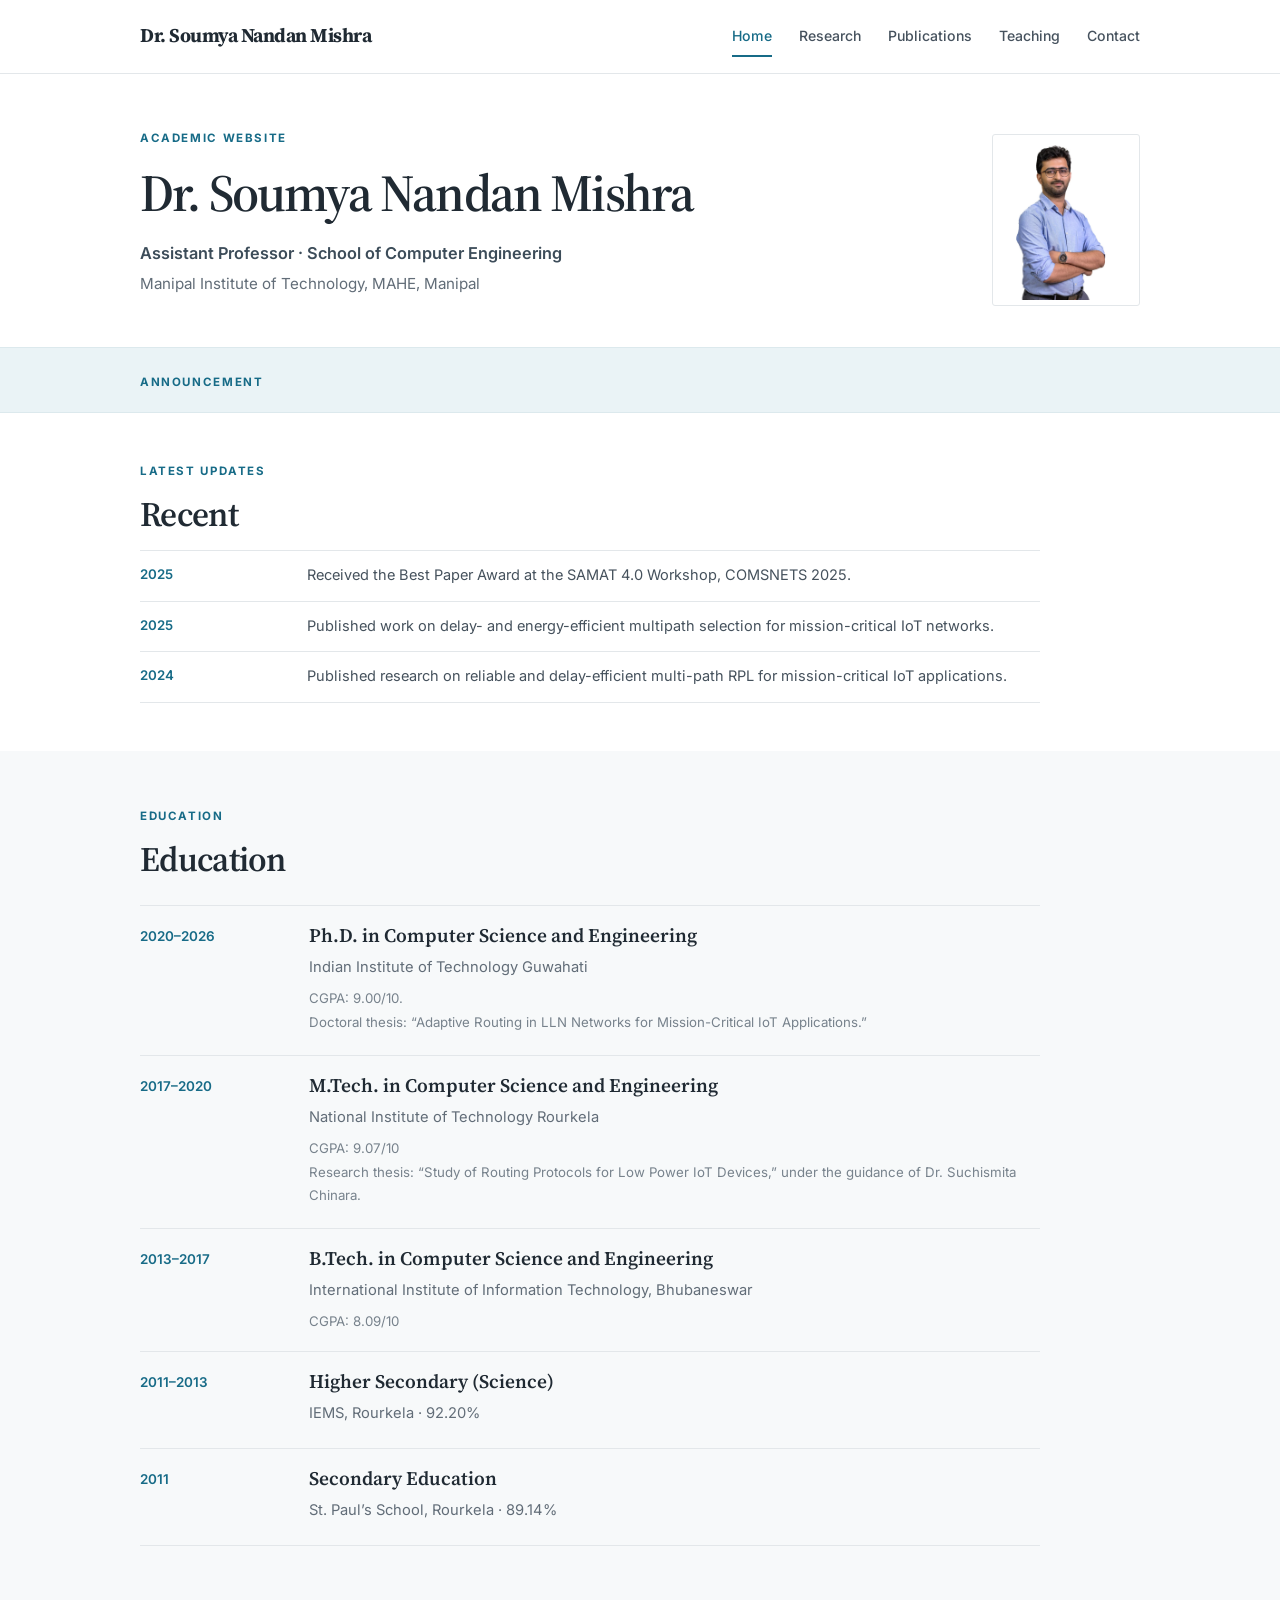
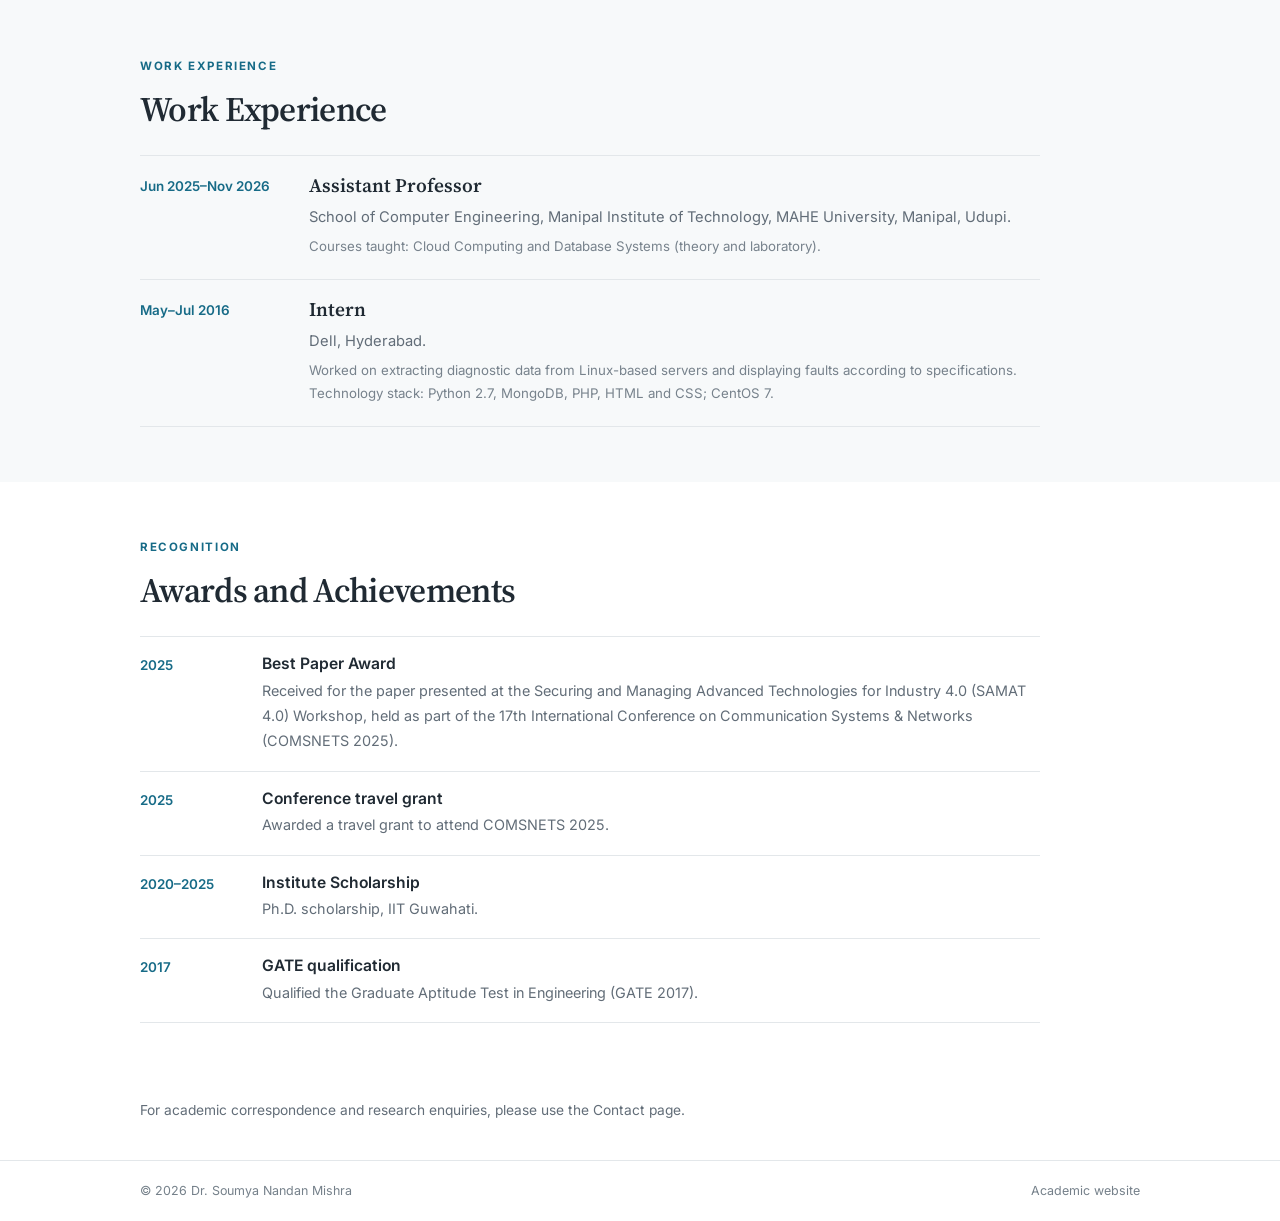
==== commit eaceb80e: "Update index.html" ====
--- a/index.html
+++ b/index.html
@@ -12,7 +12,7 @@
 <body>
 <a class="skip-link" href="#main">Skip to content</a>
 <header class="site-header"><div class="container nav-wrap">
-<a class="brand" href="index.html">Soumya Nandan Mishra</a>
+<a class="brand" href="index.html">Dr. Soumya Nandan Mishra</a>
 <button class="menu-toggle" aria-label="Toggle navigation" aria-expanded="false"><span></span><span></span><span></span></button>
 <nav class="nav" aria-label="Main navigation">
 <a href="index.html">Home</a><a href="research.html">Research</a><a href="publications.html">Publications</a><a href="teaching.html">Teaching</a><a href="contact.html">Contact</a>
@@ -23,8 +23,8 @@
     <div class="home-intro-copy">
       <p class="eyebrow">ACADEMIC WEBSITE</p>
       <h1>Dr. Soumya Nandan Mishra</h1>
-      <p class="home-role">Assistant Professor · Department of Computer Science and Engineering</p>
-      <p class="home-affiliation">National Institute of Technology Rourkela</p>
+      <p class="home-role">Assistant Professor · School of Computer Engineering</p>
+      <p class="home-affiliation">Manipal Institute of Technology, MAHE, Manipal</p>
     </div>
     <img class="home-profile" src="assets/images/profile.jpg" alt="Dr. Soumya Nandan Mishra">
   </div>
@@ -32,7 +32,7 @@
 <section class="announcement-section">
   <div class="container">
     <div class="section-kicker">Announcement</div>
-    <p class="announcement-text">I will be joining the Department of Computer Science and Engineering at National Institute of Technology Rourkela as Assistant Professor Grade-II on November 16, 2026.</p>
+    <p class="announcement-text"></p>
   </div>
 </section>
 <section class="section home-recent">
@@ -40,7 +40,7 @@
     <p class="eyebrow">LATEST UPDATES</p>
     <h2>Recent</h2>
     <ul class="recent-list">
-      <li><time>November 2026</time><span>Upcoming appointment at National Institute of Technology Rourkela.</span></li>
+     
       <li><time>2025</time><span>Received the Best Paper Award at the SAMAT 4.0 Workshop, COMSNETS 2025.</span></li>
       <li><time>2025</time><span>Published work on delay- and energy-efficient multipath selection for mission-critical IoT networks.</span></li>
       <li><time>2024</time><span>Published research on reliable and delay-efficient multi-path RPL for mission-critical IoT applications.</span></li>
@@ -73,4 +73,4 @@
 </main>
 <footer class="site-footer"><div class="container footer-inner"><span>© <span id="year"></span> Dr. Soumya Nandan Mishra</span><span>Academic website</span></div></footer>
 <script src="assets/js/main.js"></script>
-</body></html>+</body></html>
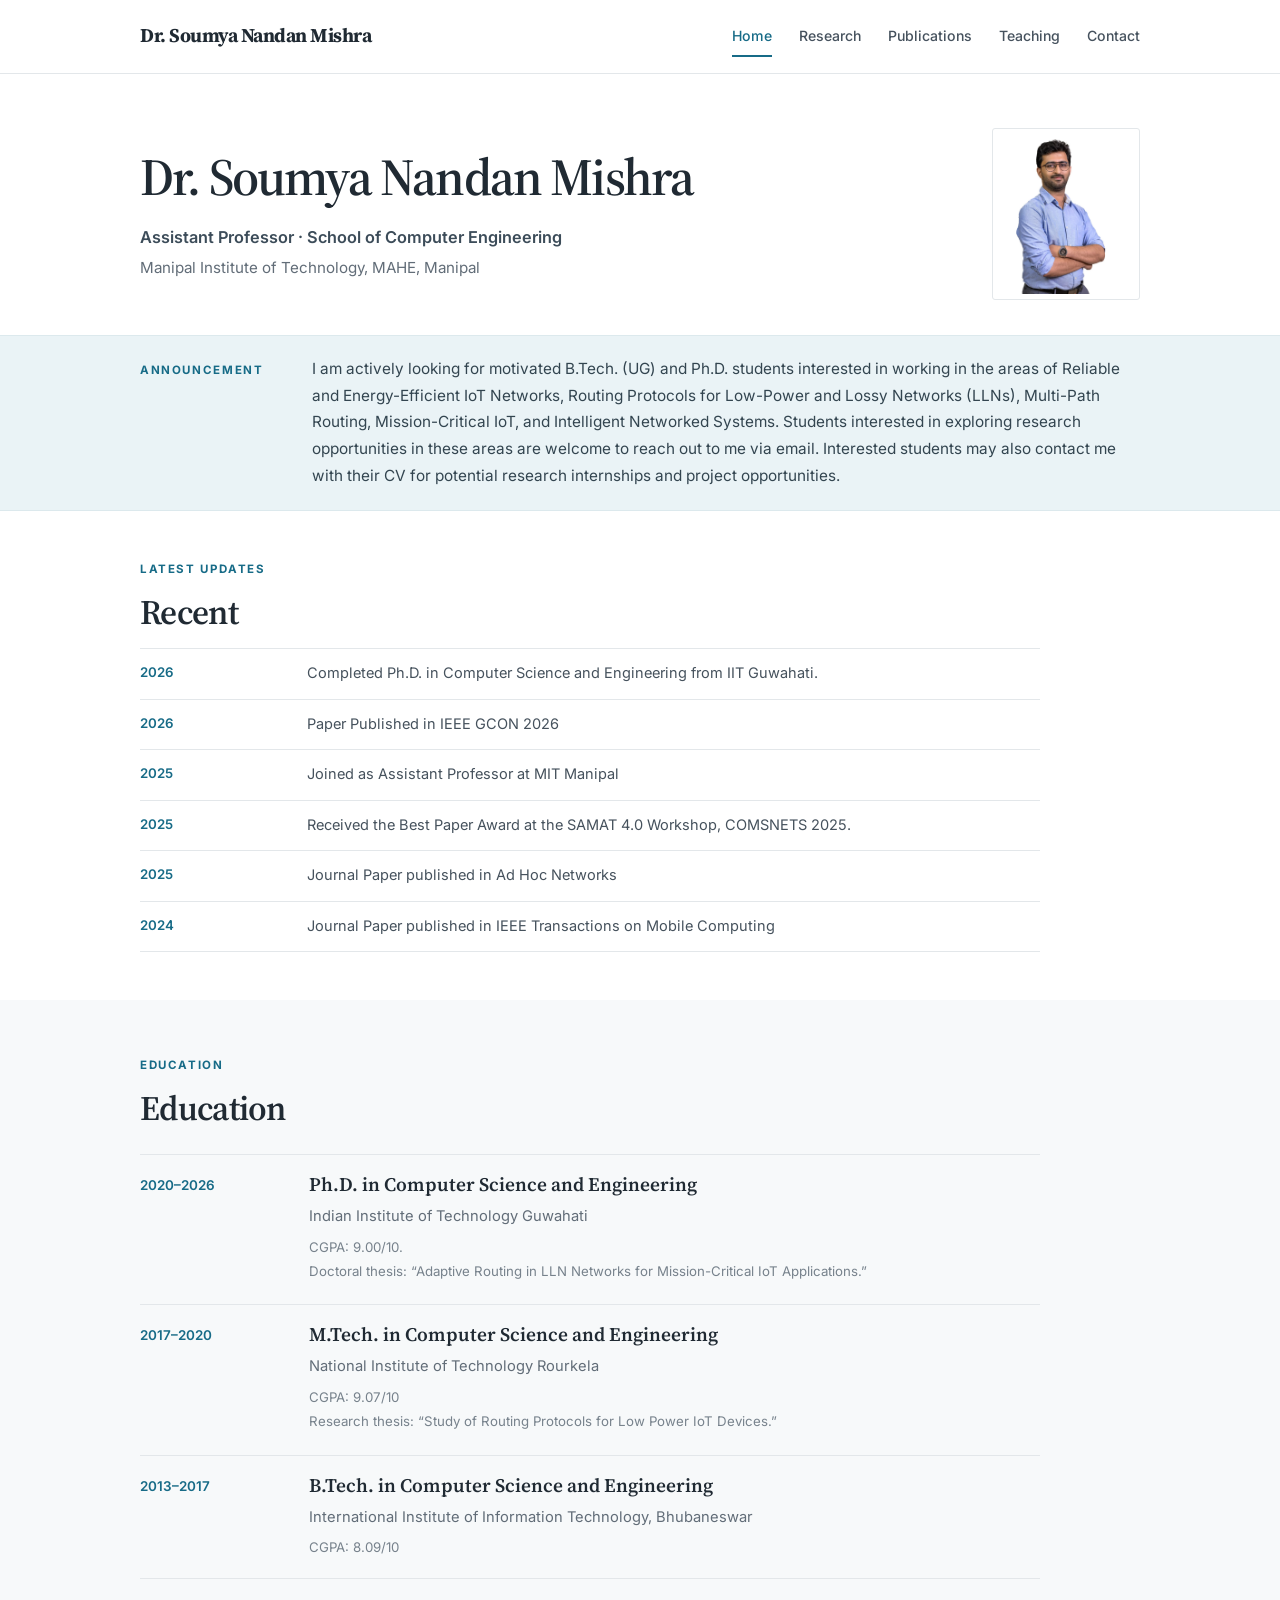
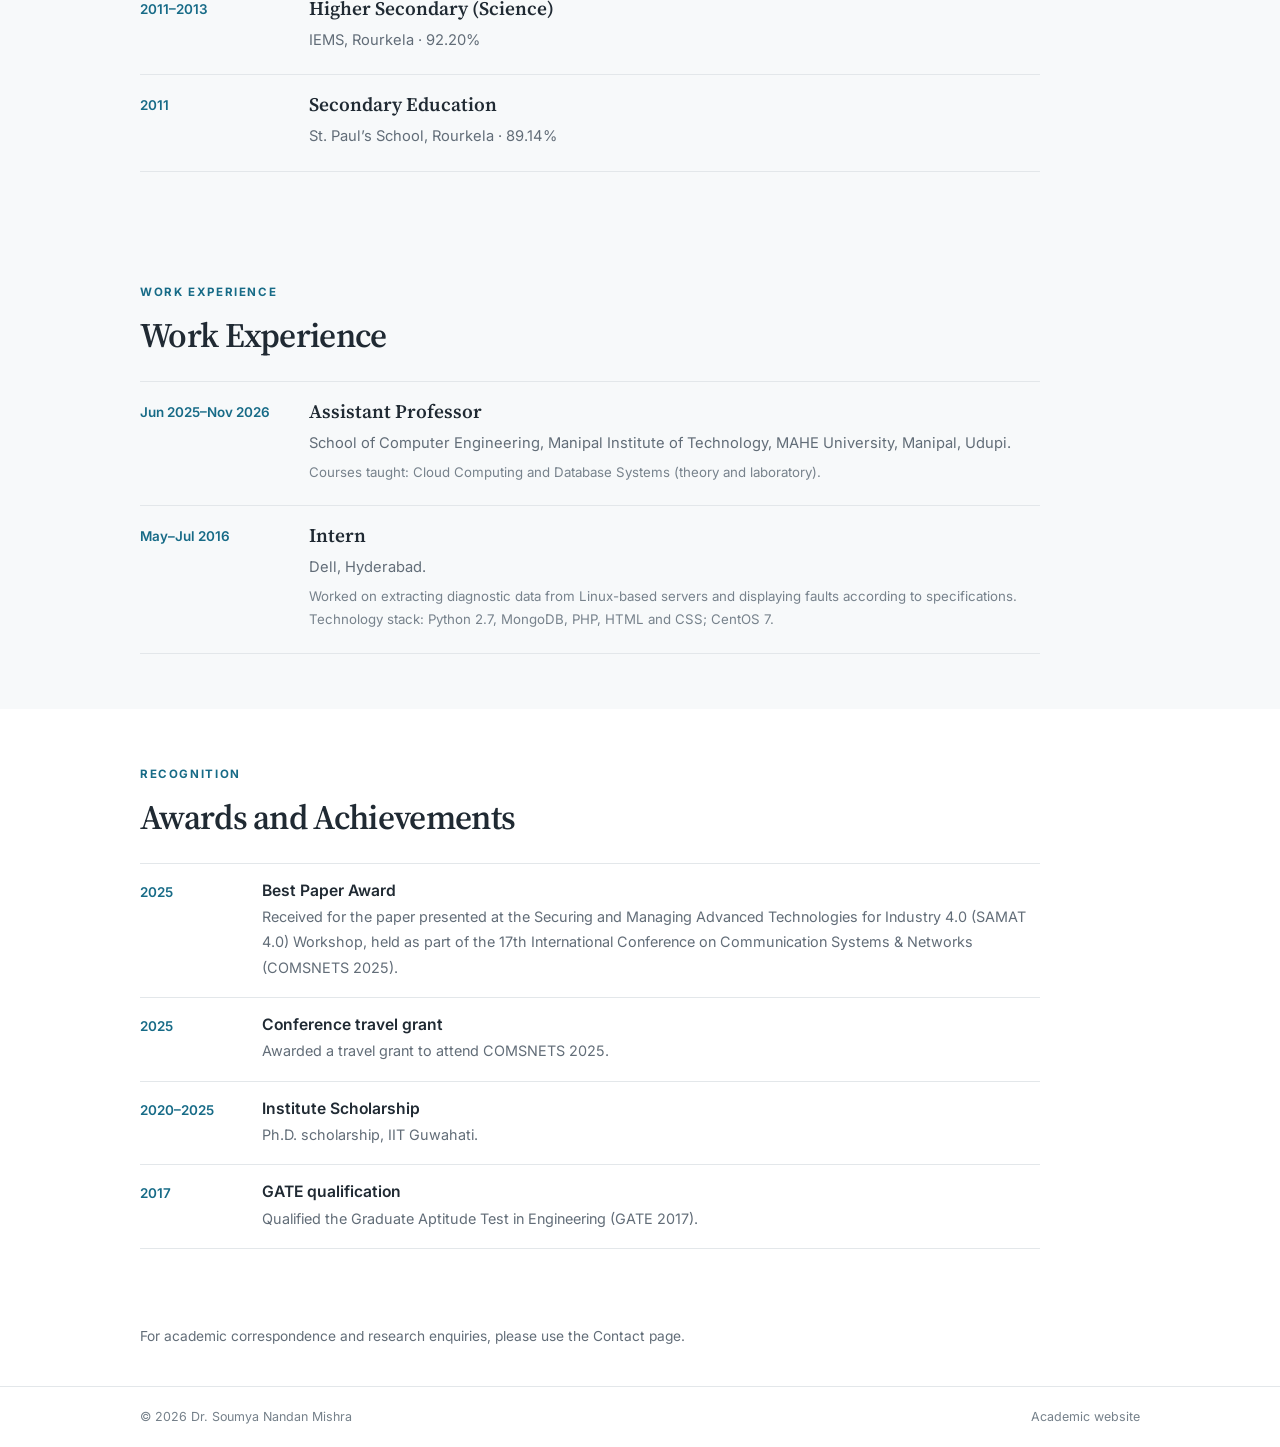
==== commit a32f06fe: "Update index.html" ====
--- a/index.html
+++ b/index.html
@@ -4,7 +4,7 @@
 <meta charset="UTF-8"><meta name="viewport" content="width=device-width, initial-scale=1">
 <meta name="description" content="Academic website of Dr. Soumya Nandan Mishra, Assistant Professor in Computer Science and Engineering at NIT Rourkela.">
 <meta name="author" content="Dr. Soumya Nandan Mishra">
-<title>Dr. Soumya Nandan Mishra | Home</title>
+<title>Home</title>
 <link rel="preconnect" href="https://fonts.googleapis.com"><link rel="preconnect" href="https://fonts.gstatic.com" crossorigin>
 <link href="https://fonts.googleapis.com/css2?family=Inter:wght@400;500;600;700&family=Source+Serif+4:wght@400;500;600;700&display=swap" rel="stylesheet">
 <link rel="stylesheet" href="assets/css/style.css"><link rel="icon" href="assets/images/favicon.svg" type="image/svg+xml">
@@ -21,7 +21,7 @@
 <section class="home-intro">
   <div class="container home-intro-grid">
     <div class="home-intro-copy">
-      <p class="eyebrow">ACADEMIC WEBSITE</p>
+      <p class="eyebrow"></p>
       <h1>Dr. Soumya Nandan Mishra</h1>
       <p class="home-role">Assistant Professor · School of Computer Engineering</p>
       <p class="home-affiliation">Manipal Institute of Technology, MAHE, Manipal</p>
@@ -32,7 +32,11 @@
 <section class="announcement-section">
   <div class="container">
     <div class="section-kicker">Announcement</div>
-    <p class="announcement-text"></p>
+    <p class="announcement-text">I am actively looking for motivated B.Tech. (UG) and Ph.D. students interested in working in the areas of Reliable and Energy-Efficient IoT Networks, Routing Protocols for Low-Power and Lossy Networks (LLNs), Multi-Path Routing, Mission-Critical IoT, and Intelligent Networked Systems.
+
+Students interested in exploring research opportunities in these areas are welcome to reach out to me via email.
+
+Interested students may also contact me with their CV for potential research internships and project opportunities.</p>
   </div>
 </section>
 <section class="section home-recent">
@@ -40,17 +44,19 @@
     <p class="eyebrow">LATEST UPDATES</p>
     <h2>Recent</h2>
     <ul class="recent-list">
-     
+     <li><time>2026</time><span>Completed Ph.D. in Computer Science and Engineering from IIT Guwahati.</span></li>
+      <li><time>2026</time><span>Paper Published in IEEE GCON 2026</span></li>
+      <li><time>2025</time><span>Joined as Assistant Professor at MIT Manipal</span></li>
       <li><time>2025</time><span>Received the Best Paper Award at the SAMAT 4.0 Workshop, COMSNETS 2025.</span></li>
-      <li><time>2025</time><span>Published work on delay- and energy-efficient multipath selection for mission-critical IoT networks.</span></li>
-      <li><time>2024</time><span>Published research on reliable and delay-efficient multi-path RPL for mission-critical IoT applications.</span></li>
+      <li><time>2025</time><span>Journal Paper published in Ad Hoc Networks</span></li>
+      <li><time>2024</time><span>Journal Paper published in IEEE Transactions on Mobile Computing</span></li>
     </ul>
   </div>
 </section>
 <section class="section section-tint" id="education"><div class="container"><p class="eyebrow">EDUCATION</p><h2>Education</h2>
 <div class="timeline">
 <article><time>2020–2026</time><div><h3>Ph.D. in Computer Science and Engineering</h3><p>Indian Institute of Technology Guwahati</p><span>CGPA: 9.00/10.</span><p class="detail">Doctoral thesis: “Adaptive Routing in LLN Networks for Mission-Critical IoT Applications.”</p></div></article>
-<article><time>2017–2020</time><div><h3>M.Tech. in Computer Science and Engineering</h3><p>National Institute of Technology Rourkela</p><span>CGPA: 9.07/10</span><p class="detail">Research thesis: “Study of Routing Protocols for Low Power IoT Devices,” under the guidance of Dr. Suchismita Chinara.</p></div></article>
+<article><time>2017–2020</time><div><h3>M.Tech. in Computer Science and Engineering</h3><p>National Institute of Technology Rourkela</p><span>CGPA: 9.07/10</span><p class="detail">Research thesis: “Study of Routing Protocols for Low Power IoT Devices.”</p></div></article>
 <article><time>2013–2017</time><div><h3>B.Tech. in Computer Science and Engineering</h3><p>International Institute of Information Technology, Bhubaneswar</p><span>CGPA: 8.09/10</span></div></article>
 <article><time>2011–2013</time><div><h3>Higher Secondary (Science)</h3><p>IEMS, Rourkela · 92.20%</p></div></article>
 <article><time>2011</time><div><h3>Secondary Education</h3><p>St. Paul’s School, Rourkela · 89.14%</p></div></article>
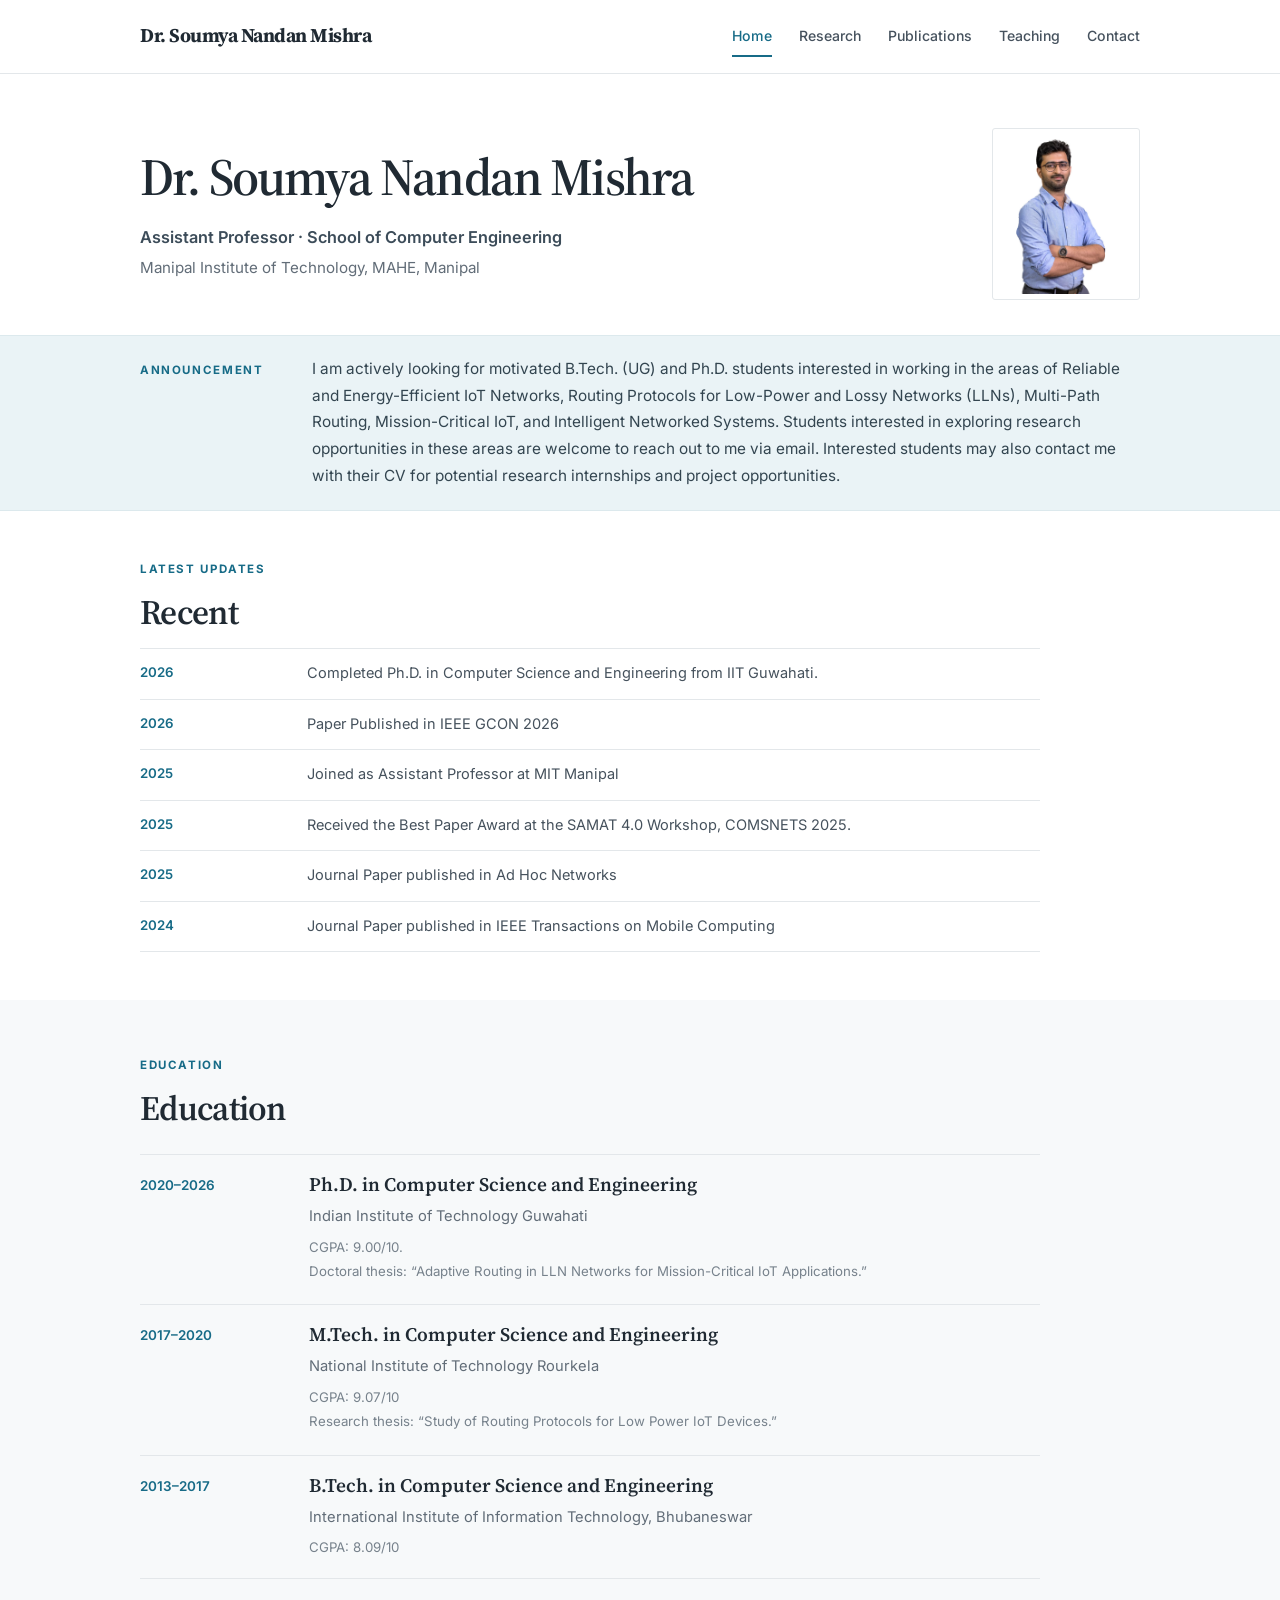
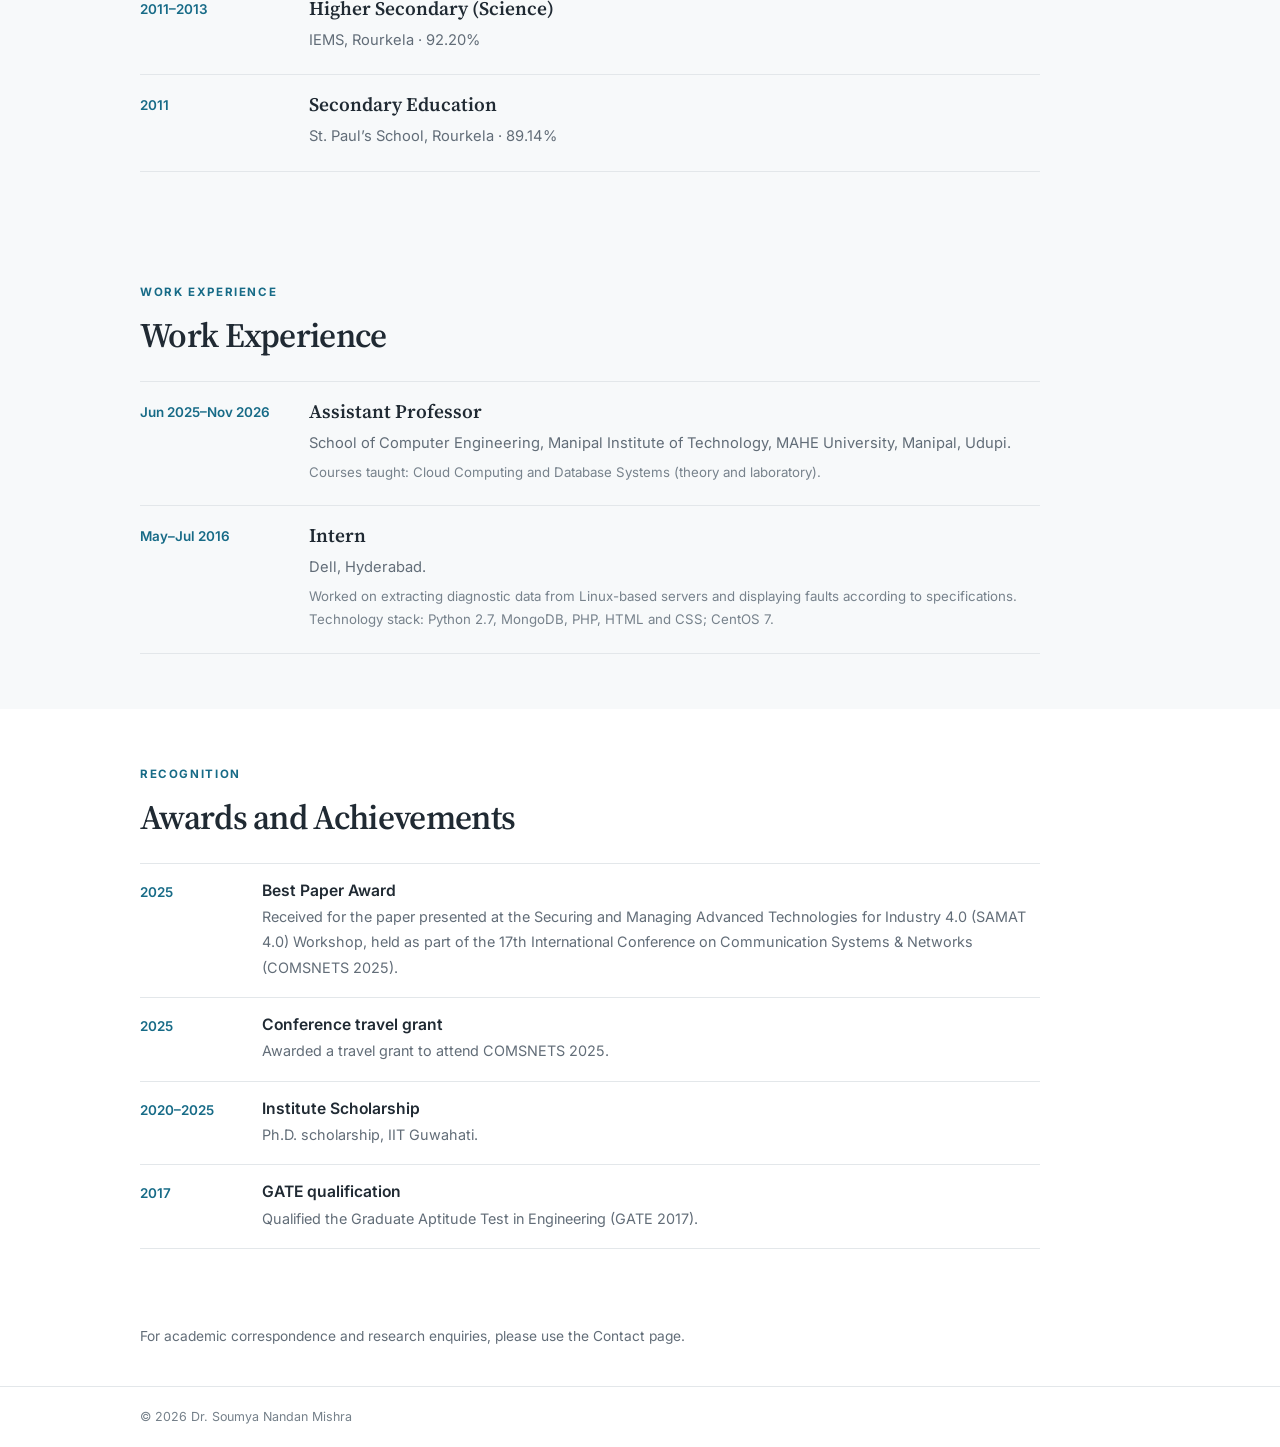
==== commit 6bf7ec78: "Update index.html" ====
--- a/index.html
+++ b/index.html
@@ -77,6 +77,6 @@
 </div></section>
 <section class="home-contact-note"><div class="container"><p>For academic correspondence and research enquiries, please use the Contact page.</p></div></section>
 </main>
-<footer class="site-footer"><div class="container footer-inner"><span>© <span id="year"></span> Dr. Soumya Nandan Mishra</span><span>Academic website</span></div></footer>
+<footer class="site-footer"><div class="container footer-inner"><span>© <span id="year"></span> Dr. Soumya Nandan Mishra</span></div></footer>
 <script src="assets/js/main.js"></script>
 </body></html>
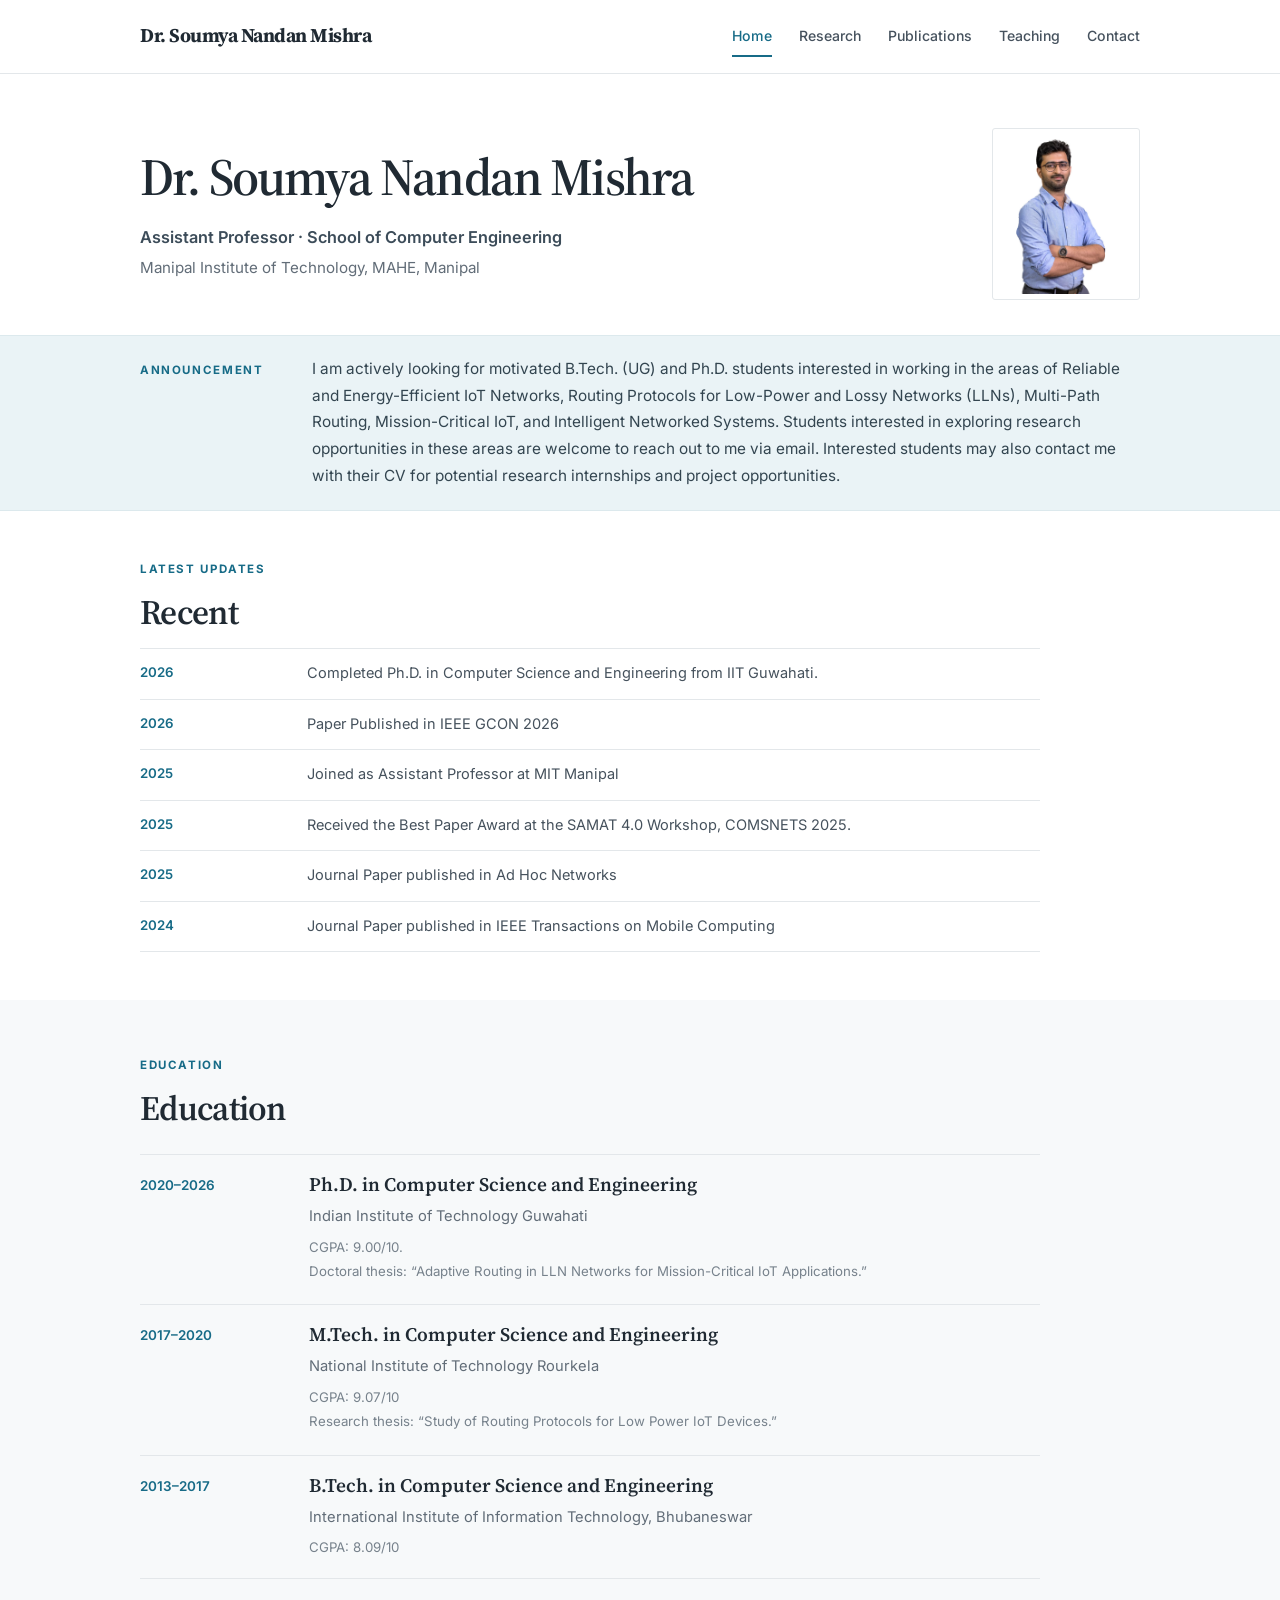
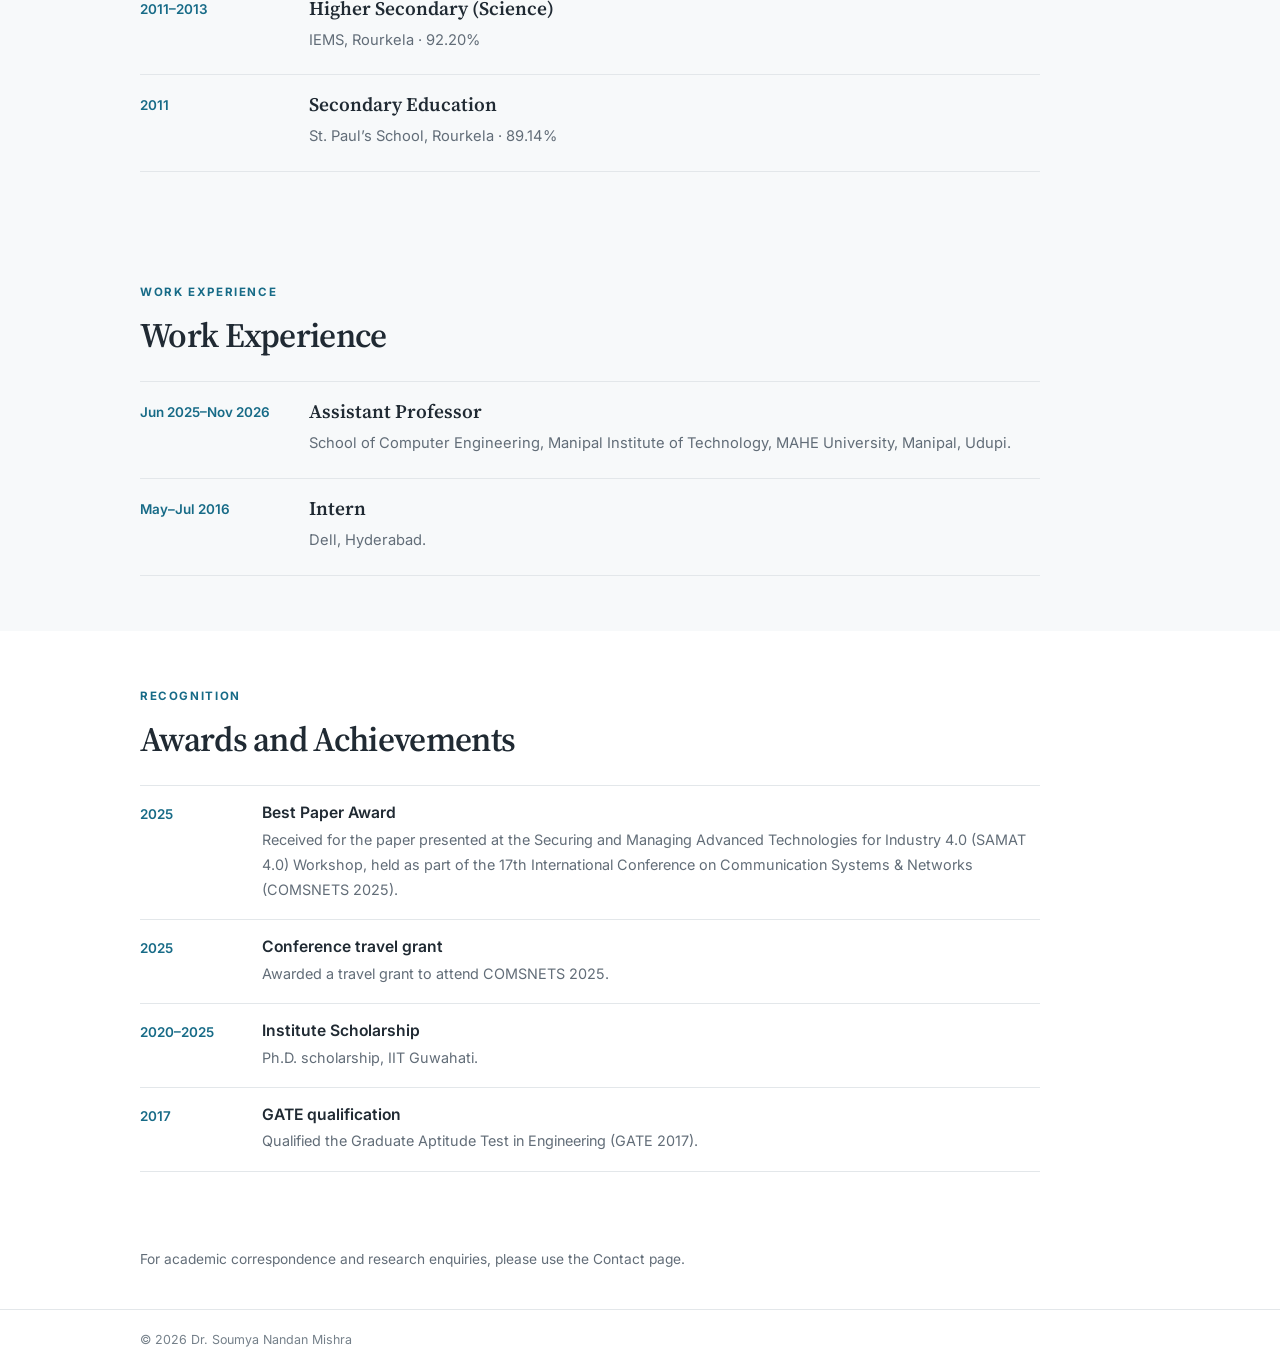
==== commit 078ebdeb: "Update index.html" ====
--- a/index.html
+++ b/index.html
@@ -1,6 +1,7 @@
 <!DOCTYPE html>
 <html lang="en">
 <head>
+  <meta name="google-site-verification" content="OHAeYFQ4xAimFG1Bn3tbifs4q7m47kEas0073xCIag8" />
 <meta charset="UTF-8"><meta name="viewport" content="width=device-width, initial-scale=1">
 <meta name="description" content="Academic website of Dr. Soumya Nandan Mishra, Assistant Professor in Computer Science and Engineering at NIT Rourkela.">
 <meta name="author" content="Dr. Soumya Nandan Mishra">
@@ -62,8 +63,8 @@
 <article><time>2011</time><div><h3>Secondary Education</h3><p>St. Paul’s School, Rourkela · 89.14%</p></div></article>
 </div></div></section><section class="section section-tint" id="experience"><div class="container"><p class="eyebrow">WORK EXPERIENCE</p><h2>Work Experience</h2>
 <div class="timeline">
-<article><time>Jun 2025–Nov 2026</time><div><h3>Assistant Professor</h3><p>School of Computer Engineering, Manipal Institute of Technology, MAHE University, Manipal, Udupi.</p><p class="detail">Courses taught: Cloud Computing and Database Systems (theory and laboratory).</p></div></article>
-<article><time>May–Jul 2016</time><div><h3>Intern</h3><p>Dell, Hyderabad.</p><p class="detail">Worked on extracting diagnostic data from Linux-based servers and displaying faults according to specifications. Technology stack: Python 2.7, MongoDB, PHP, HTML and CSS; CentOS 7.</p></div></article>
+<article><time>Jun 2025–Nov 2026</time><div><h3>Assistant Professor</h3><p>School of Computer Engineering, Manipal Institute of Technology, MAHE University, Manipal, Udupi.</p></div></article>
+<article><time>May–Jul 2016</time><div><h3>Intern</h3><p>Dell, Hyderabad.</p></div></article>
 </div>
 </div></section><section class="section" id="awards"><div class="container"><p class="eyebrow">RECOGNITION</p><h2>Awards and Achievements</h2>
 <div class="news-list">
